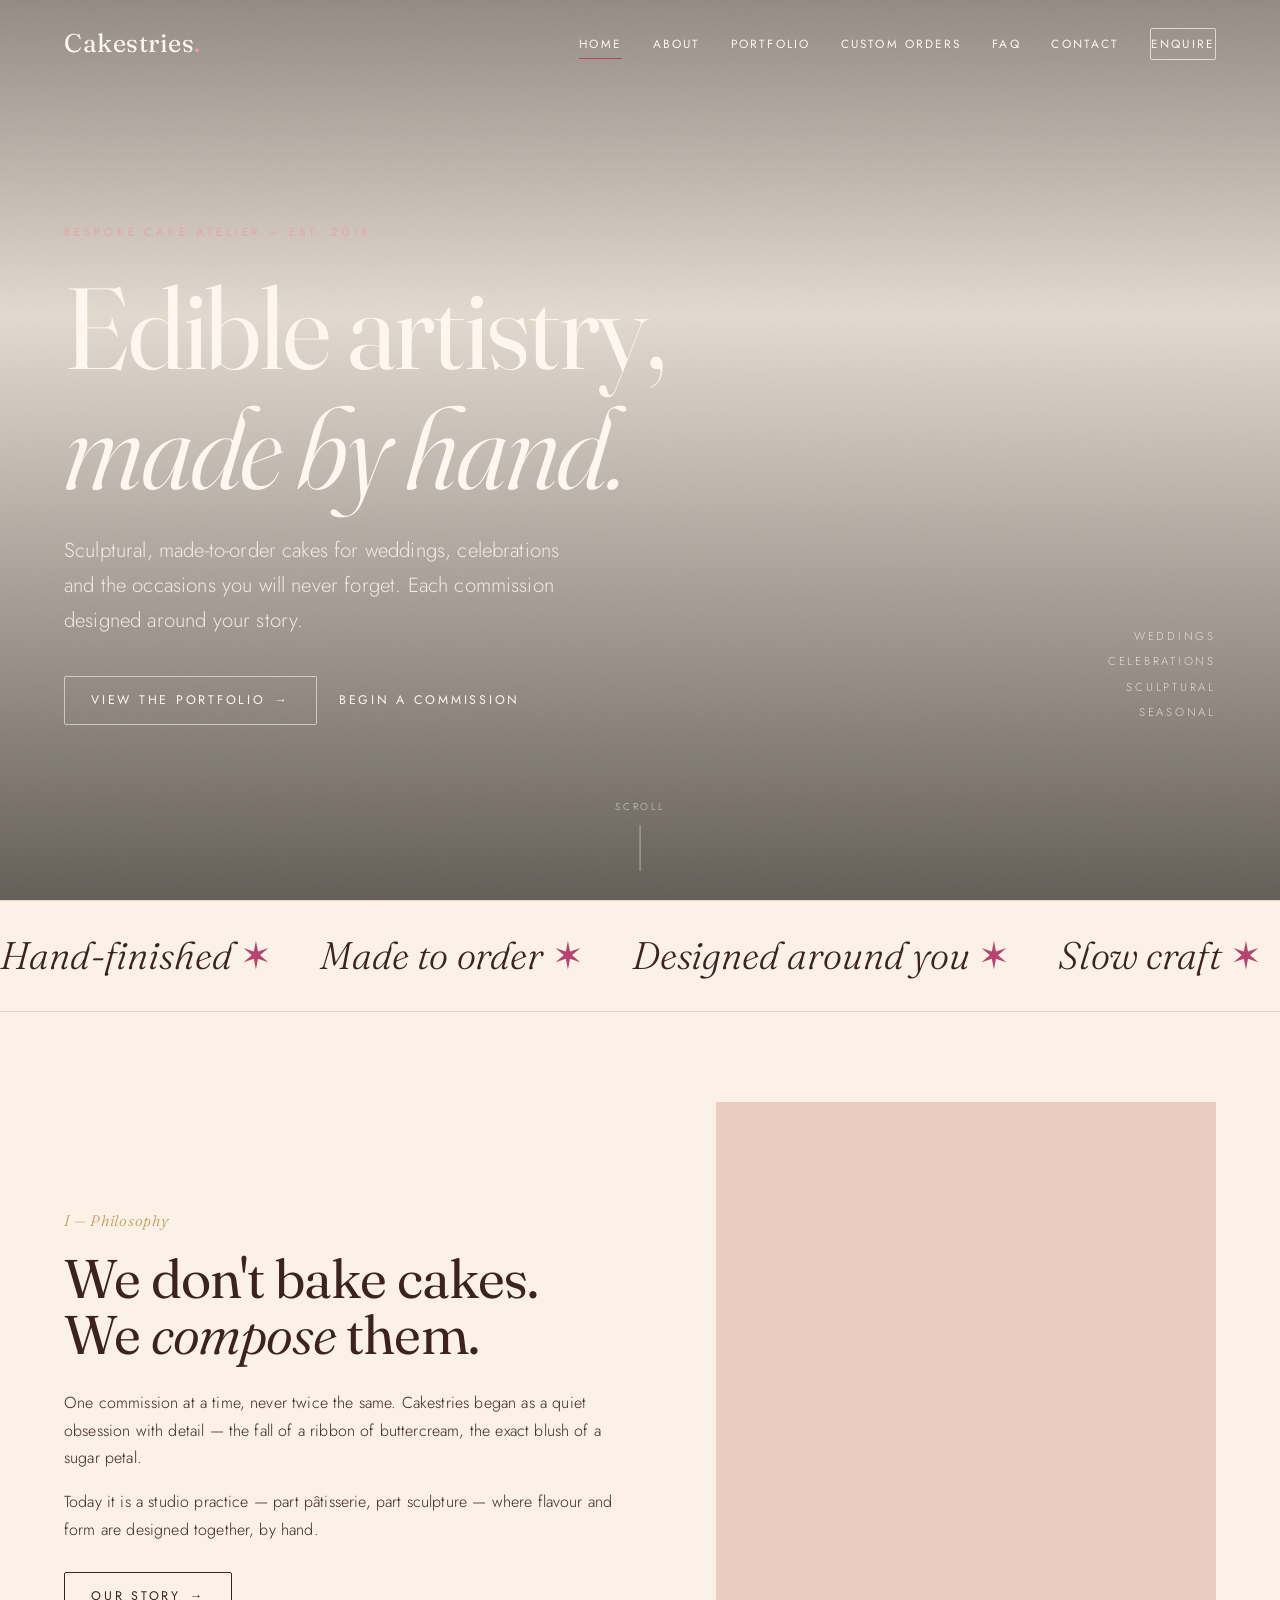
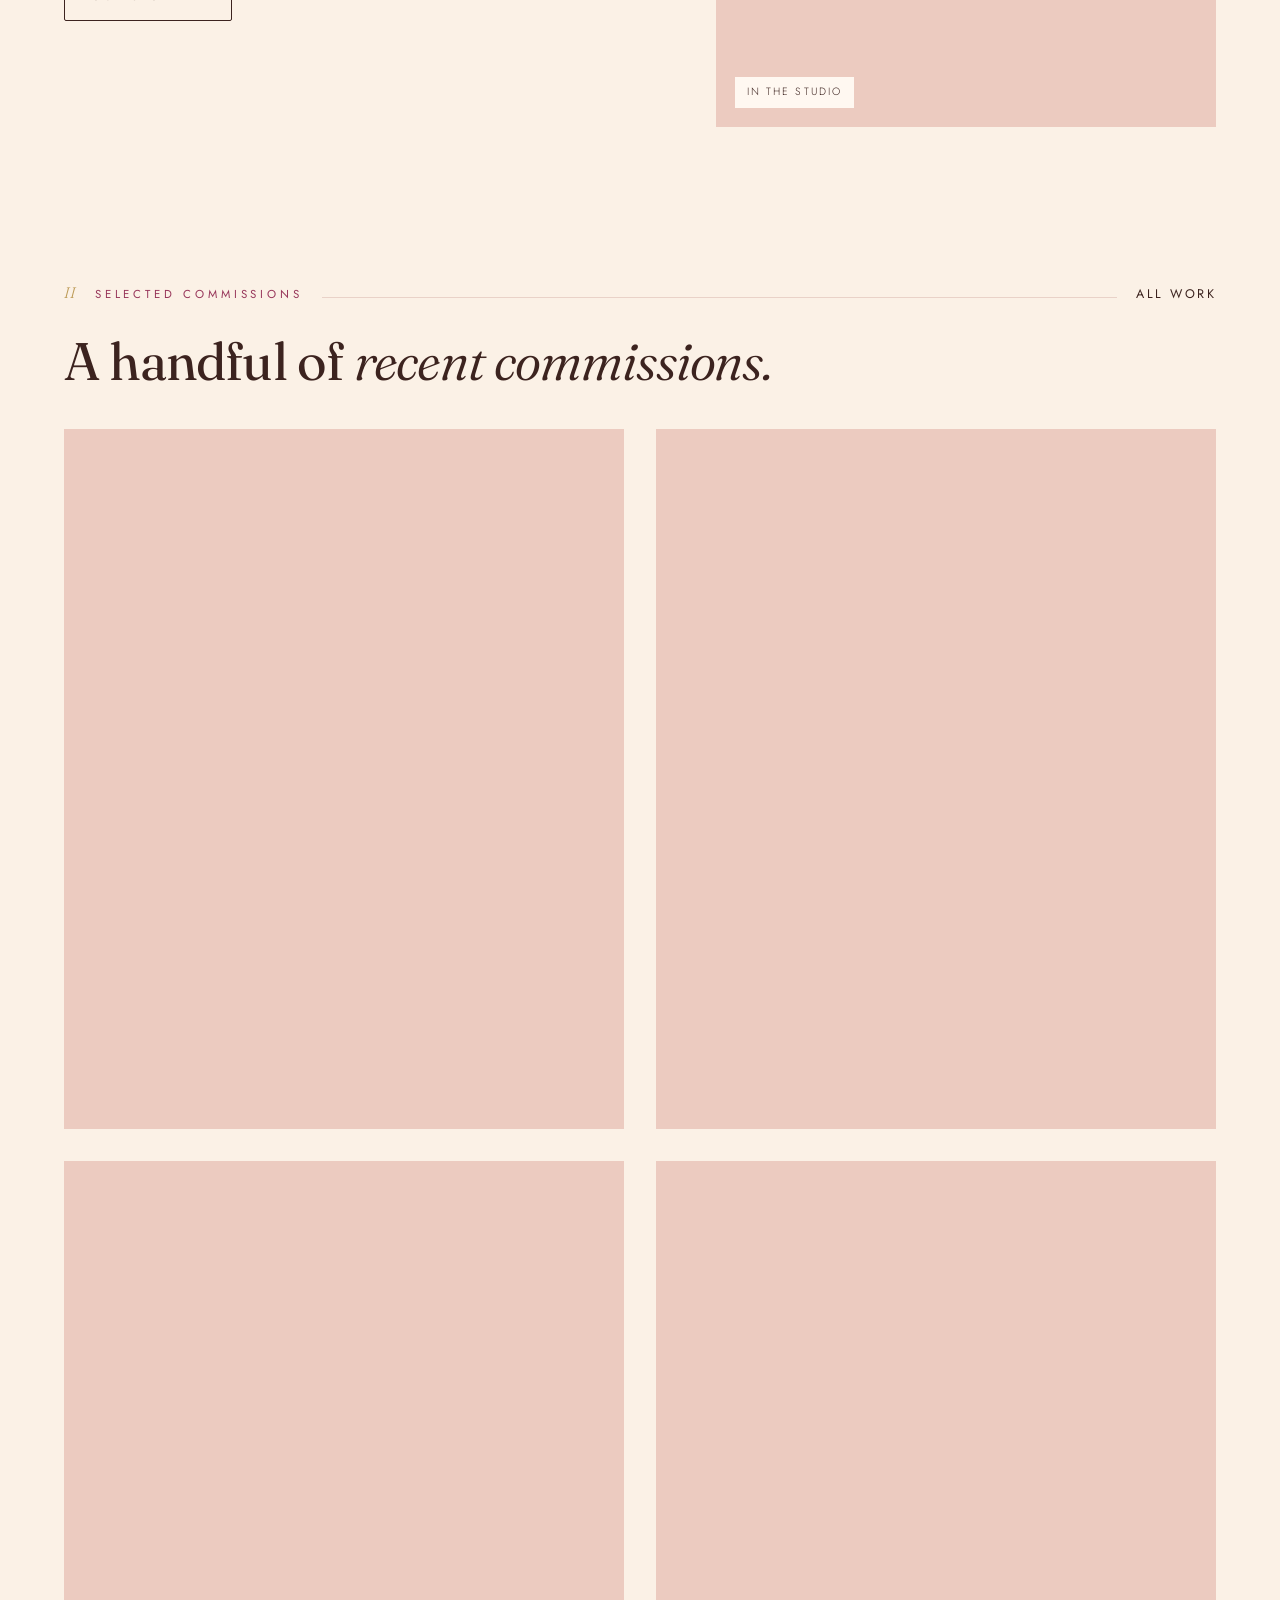
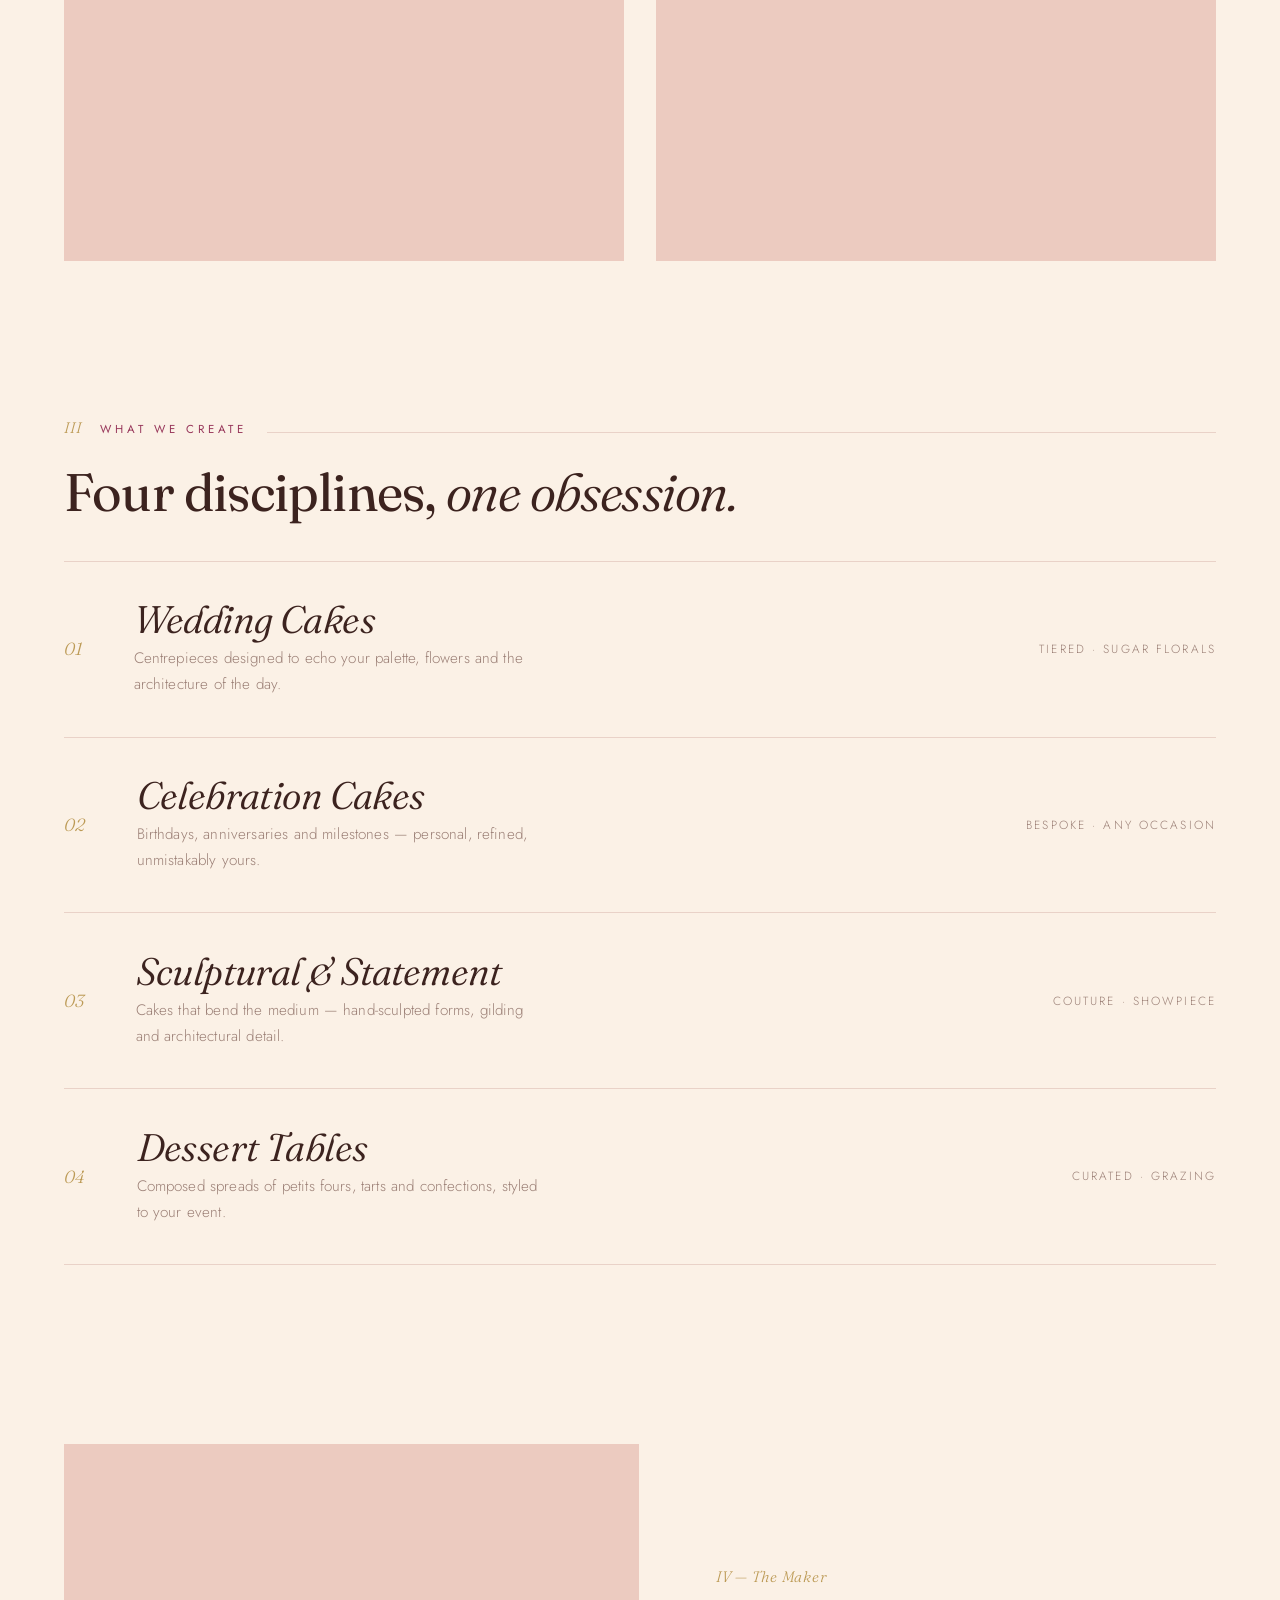
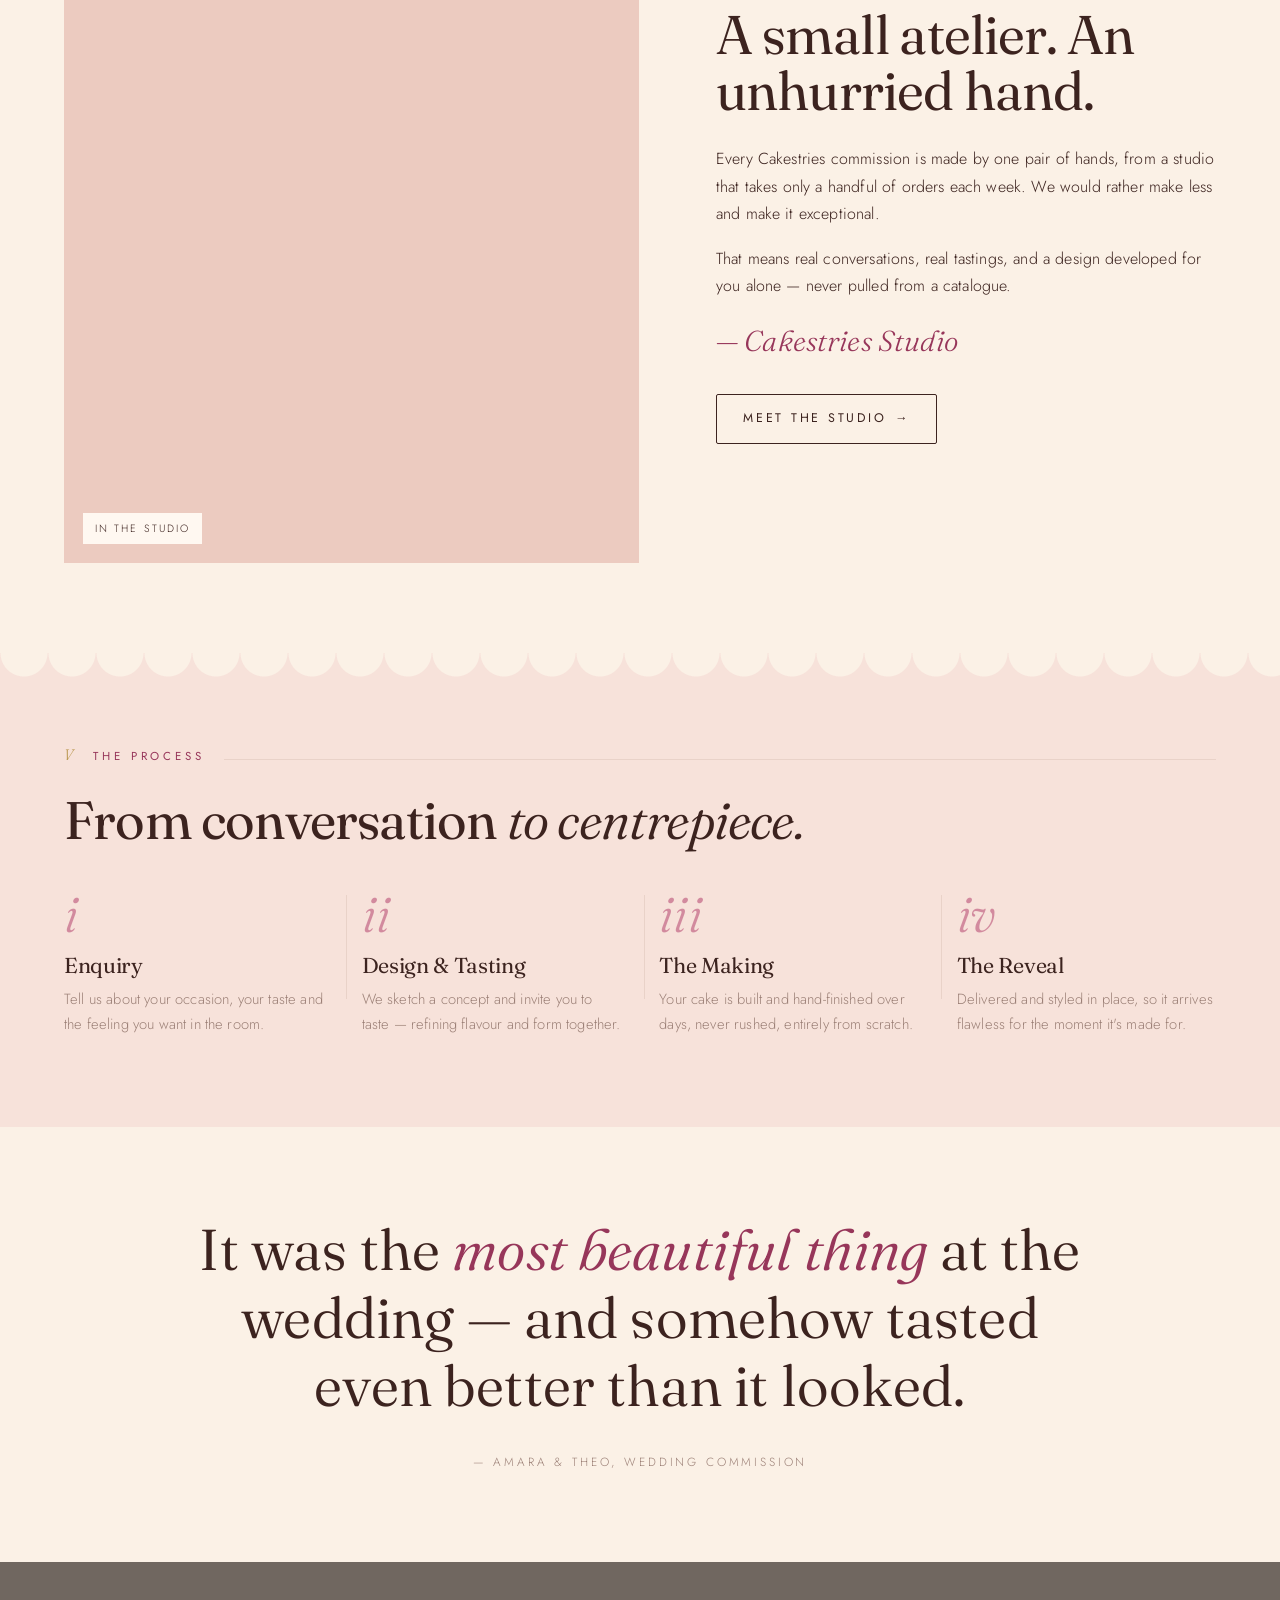
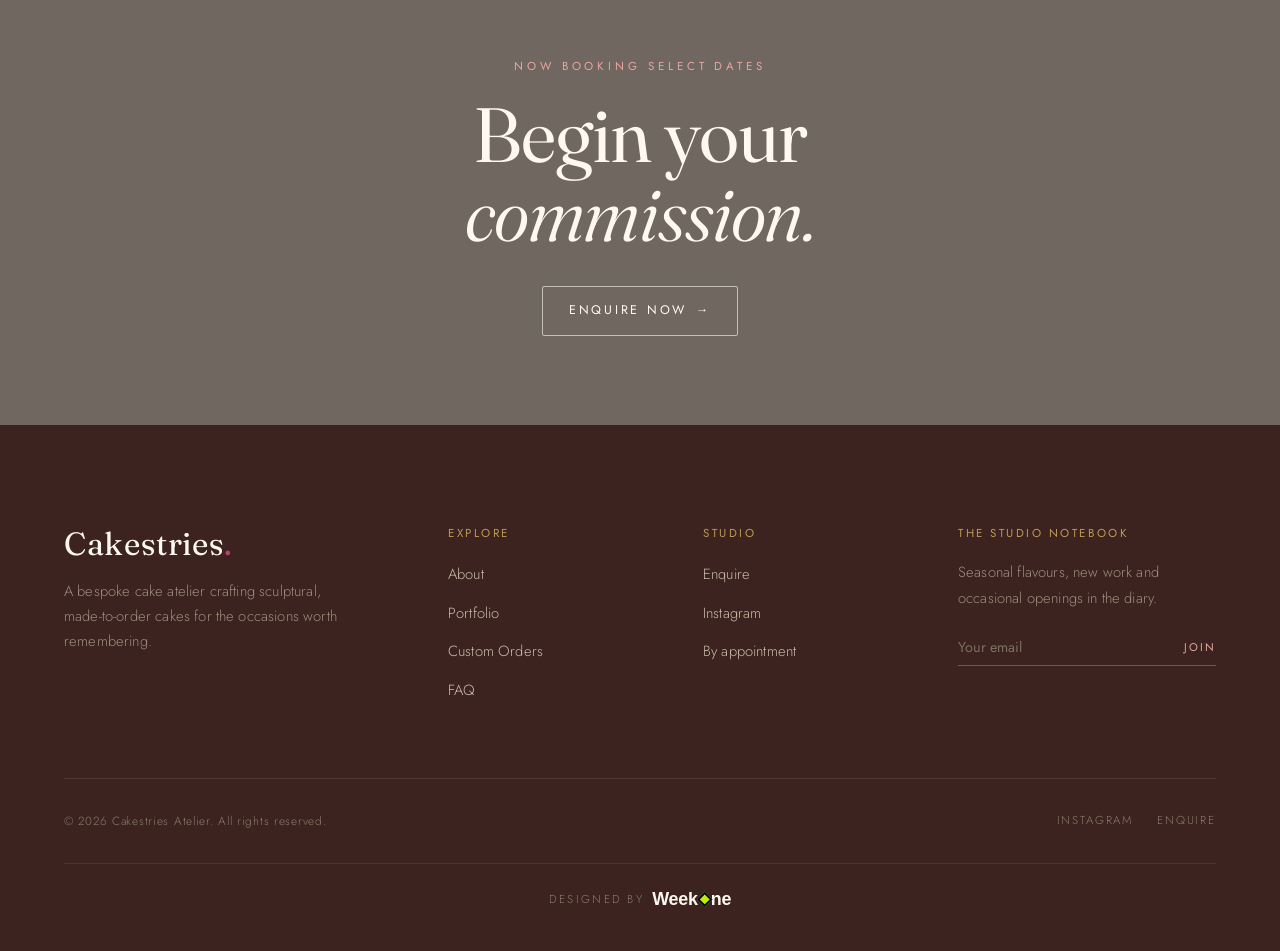
==== index.html @ 82a9611c "Initial commit: Cakestries bespoke cake atelier website Static HTML/CSS/JS site — patisserie theme, " ====
<!DOCTYPE html>
<html lang="en">
<head>
  <meta charset="UTF-8" />
  <meta name="viewport" content="width=device-width, initial-scale=1.0" />
  <title>Cakestries — Bespoke Cake Atelier</title>
  <meta name="description" content="Cakestries is a bespoke cake atelier crafting sculptural, made-to-order cakes for weddings, celebrations and occasions worth remembering." />
  <link rel="preconnect" href="https://fonts.googleapis.com" />
  <link rel="preconnect" href="https://fonts.gstatic.com" crossorigin />
  <link href="https://fonts.googleapis.com/css2?family=Fraunces:ital,opsz,wght@0,9..144,300..600;1,9..144,300..600&family=Jost:wght@300;400;500&display=swap" rel="stylesheet" />
  <link rel="stylesheet" href="styles.css" />
</head>
<body>

  <!-- ============ NAV ============ -->
  <header class="nav">
    <div class="nav__inner">
      <a href="index.html" class="brand">Cakestries<span class="dot">.</span></a>
      <button class="nav__toggle" aria-label="Toggle menu"><span></span><span></span><span></span></button>
      <nav class="nav__links">
        <a href="index.html" class="is-active">Home</a>
        <a href="about.html">About</a>
        <a href="portfolio.html">Portfolio</a>
        <a href="custom-orders.html">Custom Orders</a>
        <a href="faq.html">FAQ</a>
        <a href="contact.html">Contact</a>
        <a href="custom-orders.html#enquiry" class="btn btn--ghost nav__cta">Enquire</a>
      </nav>
    </div>
  </header>

  <!-- ============ HERO ============ -->
  <section class="hero">
    <div class="hero__bg">
      <img src="https://images.unsplash.com/photo-1535141192574-5d4897c12636?auto=format&fit=crop&w=2000&q=80" alt="A sculptural bespoke celebration cake" onerror="this.style.opacity=0" />
    </div>
    <div class="hero__inner">
      <div class="hero__meta">
        <div>
          <span class="eyebrow" data-load="1" style="color:var(--rose); display:block; margin-bottom:1.6rem;">Bespoke Cake Atelier — Est. 2018</span>
          <h1 class="display-xl" data-load="2">Edible artistry,<br /><span class="serif-italic">made by hand.</span></h1>
          <p class="lead" data-load="3">Sculptural, made-to-order cakes for weddings, celebrations and the occasions you will never forget. Each commission designed around your story.</p>
          <div data-load="4" style="margin-top:2.4rem; display:flex; gap:1rem; flex-wrap:wrap;">
            <a href="portfolio.html" class="btn btn--light">View the Portfolio <span class="arrow">→</span></a>
            <a href="custom-orders.html" class="btn btn--light" style="border-color:transparent; padding-left:0.4em;">Begin a Commission</a>
          </div>
        </div>
        <div class="hero__side" data-load="4">
          Weddings<br />Celebrations<br />Sculptural<br />Seasonal
        </div>
      </div>
    </div>
    <div class="hero__scroll"><span>Scroll</span><span class="line"></span></div>
  </section>

  <!-- ============ MARQUEE ============ -->
  <div class="marquee">
    <div class="marquee__track">
      <span>Hand-finished <span class="star">✶</span></span>
      <span>Made to order <span class="star">✶</span></span>
      <span>Designed around you <span class="star">✶</span></span>
      <span>Slow craft <span class="star">✶</span></span>
      <span>Hand-finished <span class="star">✶</span></span>
      <span>Made to order <span class="star">✶</span></span>
      <span>Designed around you <span class="star">✶</span></span>
      <span>Slow craft <span class="star">✶</span></span>
      <span>Hand-finished <span class="star">✶</span></span>
      <span>Made to order <span class="star">✶</span></span>
      <span>Designed around you <span class="star">✶</span></span>
      <span>Slow craft <span class="star">✶</span></span>
      <span>Hand-finished <span class="star">✶</span></span>
      <span>Made to order <span class="star">✶</span></span>
      <span>Designed around you <span class="star">✶</span></span>
      <span>Slow craft <span class="star">✶</span></span>
    </div>
  </div>

  <!-- ============ PHILOSOPHY ============ -->
  <section class="section">
    <div class="wrap">
      <div class="split split--wide-img">
        <div class="split__body" data-reveal>
          <span class="index-num">I — Philosophy</span>
          <h2 class="display-m" style="margin-top:1rem;">We don't bake cakes.<br />We <span class="serif-italic">compose</span> them.</h2>
          <p style="margin-top:1.4rem;">One commission at a time, never twice the same. Cakestries began as a quiet obsession with detail — the fall of a ribbon of buttercream, the exact blush of a sugar petal.</p>
          <p>Today it is a studio practice — part pâtisserie, part sculpture — where flavour and form are designed together, by hand.</p>
          <a href="about.html" class="btn btn--ghost" style="margin-top:1.8rem;">Our story <span class="arrow">→</span></a>
        </div>
        <div class="split__media" data-reveal data-reveal-delay="1">
          <img src="https://images.unsplash.com/photo-1599785209707-a456fc1337bb?auto=format&fit=crop&w=1200&q=80" alt="A cake being finished by hand in the Cakestries studio" onerror="this.style.opacity=0" />
          <span class="tag">In the studio</span>
        </div>
      </div>
    </div>
  </section>

  <!-- ============ FEATURED WORK ============ -->
  <section class="section section--tight">
    <div class="wrap">
      <div class="section-head" data-reveal>
        <div class="section-head__line">
          <span class="index-num">II</span>
          <span class="eyebrow">Selected Commissions</span>
          <span class="rule"></span>
          <a href="portfolio.html" class="txt-link">All work</a>
        </div>
        <h2 class="section-head__title">A handful of <span class="serif-italic">recent commissions.</span></h2>
      </div>
      <div class="feature-grid">
        <a href="portfolio.html" class="fig f1 wide" data-reveal>
          <img src="https://images.unsplash.com/photo-1519869325930-281384150729?auto=format&fit=crop&w=1400&q=80" alt="Tiered wedding cake with sugar florals" onerror="this.style.opacity=0" />
          <div class="fig__cap"><span class="k">Weddings</span><div class="t">The Marchmont</div></div>
        </a>
        <a href="portfolio.html" class="fig f2 tall" data-reveal data-reveal-delay="1">
          <img src="https://images.unsplash.com/photo-1535254973040-607b474cb50d?auto=format&fit=crop&w=1000&q=80" alt="Naked cake with seasonal fruit" onerror="this.style.opacity=0" />
          <div class="fig__cap"><span class="k">Seasonal</span><div class="t">Orchard No. 4</div></div>
        </a>
        <a href="portfolio.html" class="fig f3 box" data-reveal data-reveal-delay="1">
          <img src="https://images.unsplash.com/photo-1464349095431-e9a21285b5f3?auto=format&fit=crop&w=1000&q=80" alt="Pastel sculptural celebration cake" onerror="this.style.opacity=0" />
          <div class="fig__cap"><span class="k">Celebrations</span><div class="t">Rosewater & Gold</div></div>
        </a>
        <a href="portfolio.html" class="fig f4 wide" data-reveal data-reveal-delay="2">
          <img src="https://images.unsplash.com/photo-1578985545062-69928b1d9587?auto=format&fit=crop&w=1400&q=80" alt="Chocolate ganache statement cake" onerror="this.style.opacity=0" />
          <div class="fig__cap"><span class="k">Sculptural</span><div class="t">Noir Velvet</div></div>
        </a>
      </div>
    </div>
  </section>

  <!-- ============ DISCIPLINES ============ -->
  <section class="section">
    <div class="wrap">
      <div class="section-head" data-reveal>
        <div class="section-head__line">
          <span class="index-num">III</span>
          <span class="eyebrow">What We Create</span>
          <span class="rule"></span>
        </div>
        <h2 class="section-head__title">Four disciplines, <span class="serif-italic">one obsession.</span></h2>
      </div>
      <div class="disciplines">
        <a href="custom-orders.html" class="discipline" data-reveal>
          <span class="num">01</span>
          <div class="discipline__main">
            <h3 class="serif-italic">Wedding Cakes</h3>
            <p class="discipline__desc">Centrepieces designed to echo your palette, flowers and the architecture of the day.</p>
          </div>
          <span class="meta">Tiered · Sugar Florals</span>
        </a>
        <a href="custom-orders.html" class="discipline" data-reveal>
          <span class="num">02</span>
          <div class="discipline__main">
            <h3 class="serif-italic">Celebration Cakes</h3>
            <p class="discipline__desc">Birthdays, anniversaries and milestones — personal, refined, unmistakably yours.</p>
          </div>
          <span class="meta">Bespoke · Any Occasion</span>
        </a>
        <a href="custom-orders.html" class="discipline" data-reveal>
          <span class="num">03</span>
          <div class="discipline__main">
            <h3 class="serif-italic">Sculptural & Statement</h3>
            <p class="discipline__desc">Cakes that bend the medium — hand-sculpted forms, gilding and architectural detail.</p>
          </div>
          <span class="meta">Couture · Showpiece</span>
        </a>
        <a href="custom-orders.html" class="discipline" data-reveal>
          <span class="num">04</span>
          <div class="discipline__main">
            <h3 class="serif-italic">Dessert Tables</h3>
            <p class="discipline__desc">Composed spreads of petits fours, tarts and confections, styled to your event.</p>
          </div>
          <span class="meta">Curated · Grazing</span>
        </a>
      </div>
    </div>
  </section>

  <!-- ============ MAKER SPLIT ============ -->
  <section class="section">
    <div class="wrap">
      <div class="split split--wide-img">
        <div class="split__media" data-reveal>
          <img src="https://images.unsplash.com/photo-1486427944299-d1955d23e34d?auto=format&fit=crop&w=1200&q=80" alt="Hands finishing a cake in the studio" onerror="this.style.opacity=0" />
          <span class="tag">In the studio</span>
        </div>
        <div class="split__body" data-reveal data-reveal-delay="1">
          <span class="index-num">IV — The Maker</span>
          <h2 class="display-m" style="margin-top:1rem;">A small atelier. An unhurried hand.</h2>
          <p>Every Cakestries commission is made by one pair of hands, from a studio that takes only a handful of orders each week. We would rather make less and make it exceptional.</p>
          <p>That means real conversations, real tastings, and a design developed for you alone — never pulled from a catalogue.</p>
          <p class="signature">— Cakestries Studio</p>
          <a href="about.html" class="btn btn--ghost" style="margin-top:1.8rem;">Meet the studio <span class="arrow">→</span></a>
        </div>
      </div>
    </div>
  </section>

  <!-- ============ PROCESS ============ -->
  <section class="section section--blush">
    <div class="wrap">
      <div class="section-head" data-reveal>
        <div class="section-head__line">
          <span class="index-num">V</span>
          <span class="eyebrow">The Process</span>
          <span class="rule"></span>
        </div>
        <h2 class="section-head__title">From conversation <span class="serif-italic">to centrepiece.</span></h2>
      </div>
      <div class="steps">
        <div class="step" data-reveal>
          <span class="n">i</span>
          <h3>Enquiry</h3>
          <p>Tell us about your occasion, your taste and the feeling you want in the room.</p>
        </div>
        <div class="step" data-reveal data-reveal-delay="1">
          <span class="n">ii</span>
          <h3>Design & Tasting</h3>
          <p>We sketch a concept and invite you to taste — refining flavour and form together.</p>
        </div>
        <div class="step" data-reveal data-reveal-delay="2">
          <span class="n">iii</span>
          <h3>The Making</h3>
          <p>Your cake is built and hand-finished over days, never rushed, entirely from scratch.</p>
        </div>
        <div class="step" data-reveal data-reveal-delay="3">
          <span class="n">iv</span>
          <h3>The Reveal</h3>
          <p>Delivered and styled in place, so it arrives flawless for the moment it's made for.</p>
        </div>
      </div>
    </div>
  </section>

  <!-- ============ QUOTE ============ -->
  <section class="section">
    <div class="wrap">
      <div class="quote" data-reveal>
        <blockquote>It was the <span class="serif-italic">most beautiful thing</span> at the wedding — and somehow tasted even better than it looked.</blockquote>
        <cite>— Amara &amp; Theo, Wedding Commission</cite>
      </div>
    </div>
  </section>

  <!-- ============ CTA BAND ============ -->
  <section class="section cta-band">
    <div class="cta-band__bg">
      <img src="https://images.unsplash.com/photo-1563729784474-d77dbb933a9e?auto=format&fit=crop&w=2000&q=80" alt="Elegant cake on a pedestal" onerror="this.style.opacity=0" />
    </div>
    <div class="wrap">
      <div data-reveal>
        <span class="eyebrow">Now booking select dates</span>
        <h2 class="display-l">Begin your<br /><span class="serif-italic">commission.</span></h2>
        <a href="custom-orders.html#enquiry" class="btn btn--light">Enquire Now <span class="arrow">→</span></a>
      </div>
    </div>
  </section>

  <!-- ============ FOOTER ============ -->
  <footer class="footer">
    <div class="wrap">
      <div class="footer__top">
        <div class="footer__brand">
          <a href="index.html" class="brand">Cakestries<span class="dot" style="color:var(--clay)">.</span></a>
          <p>A bespoke cake atelier crafting sculptural, made-to-order cakes for the occasions worth remembering.</p>
        </div>
        <div>
          <h4>Explore</h4>
          <ul>
            <li><a href="about.html">About</a></li>
            <li><a href="portfolio.html">Portfolio</a></li>
            <li><a href="custom-orders.html">Custom Orders</a></li>
            <li><a href="faq.html">FAQ</a></li>
          </ul>
        </div>
        <div>
          <h4>Studio</h4>
          <ul>
            <li><a href="custom-orders.html#enquiry">Enquire</a></li>
            <li><a href="https://www.instagram.com/cakestries" target="_blank" rel="noopener">Instagram</a></li>
            <li><a href="contact.html">By appointment</a></li>
          </ul>
        </div>
        <div class="footer__newsletter">
          <h4>The Studio Notebook</h4>
          <p>Seasonal flavours, new work and occasional openings in the diary.</p>
          <form class="footer__news-form" data-demo onsubmit="return false;">
            <input type="email" placeholder="Your email" aria-label="Email" required />
            <button type="submit">Join</button>
          </form>
        </div>
      </div>
      <div class="footer__bottom">
        <span>© <span data-year>2026</span> Cakestries Atelier. All rights reserved.</span>
        <div class="socials">
          <a href="https://www.instagram.com/cakestries" target="_blank" rel="noopener">Instagram</a>
          <a href="custom-orders.html#enquiry">Enquire</a>
        </div>
      </div>
      <div class="footer__credit"><span>Designed by</span><span class="weekone" aria-label="Weekone"><span class="weekone__txt">Week</span><span class="weekone__dia"></span><span class="weekone__txt">ne</span></span></div>
    </div>
  </footer>

  <script src="script.js"></script>
</body>
</html>
---- styles.css ----
/* =============================================================
   CAKESTRIES — Patisserie
   Vanilla cream · dark chocolate · raspberry-rose · gold
   ============================================================= */

/* ---------- Design Tokens ---------- */
:root {
  /* Colour — Patisserie palette */
  --ivory:      #FBF1E6;   /* vanilla buttercream canvas */
  --porcelain:  #FFF8F1;   /* lightest cream (cards / inputs) */
  --sand:       #F7E2DA;   /* soft strawberry-cream (alt sections) */
  --almond:     #ECCBC0;   /* image placeholder blush */
  --ink:        #3C231F;   /* dark chocolate (text) */
  --ink-soft:   #6E4C44;   /* milk chocolate */
  --taupe:      #9C8077;   /* mocha grey */
  --clay:       #B5446E;   /* raspberry (primary accent) */
  --clay-deep:  #97365A;   /* deep raspberry */
  --rose:       #E8A6A0;   /* rosewater */
  --gold:       #BC9A55;   /* champagne gold (hairlines) */
  --line:       #E9D2C8;   /* warm blush line */

  /* Type */
  --display: "Fraunces", Georgia, "Times New Roman", serif;
  --sans:    "Jost", "Helvetica Neue", Arial, sans-serif;

  /* Metrics */
  --maxw: 1320px;
  --gutter: clamp(1.25rem, 5vw, 5rem);
  --radius: 2px;
  --ease: cubic-bezier(0.22, 0.61, 0.36, 1);

  --nav-h: 88px;
}

/* ---------- Reset ---------- */
*, *::before, *::after { box-sizing: border-box; margin: 0; padding: 0; }
html { -webkit-font-smoothing: antialiased; text-rendering: optimizeLegibility; scroll-behavior: smooth; }
body {
  font-family: var(--sans);
  font-weight: 300;
  color: var(--ink);
  background: var(--ivory);
  line-height: 1.7;
  letter-spacing: 0.01em;
  overflow-x: hidden;
}
img { display: block; max-width: 100%; }
a { color: inherit; text-decoration: none; }
button { font-family: inherit; cursor: pointer; border: none; background: none; }
ul { list-style: none; }

/* paper grain overlay */
body::before {
  content: "";
  position: fixed;
  inset: 0;
  z-index: 9999;
  pointer-events: none;
  opacity: 0.035;
  background-image: url("data:image/svg+xml,%3Csvg xmlns='http://www.w3.org/2000/svg' width='160' height='160'%3E%3Cfilter id='n'%3E%3CfeTurbulence type='fractalNoise' baseFrequency='0.8' numOctaves='3' stitchTiles='stitch'/%3E%3C/filter%3E%3Crect width='100%25' height='100%25' filter='url(%23n)'/%3E%3C/svg%3E");
}

/* ---------- Typography ---------- */
h1, h2, h3, h4 { font-family: var(--display); font-weight: 380; line-height: 1.04; letter-spacing: -0.015em; }
.serif-italic { font-style: italic; font-weight: 340; }

.display-xl { font-size: clamp(3.2rem, 9vw, 8.5rem); }
.display-l  { font-size: clamp(2.6rem, 6vw, 5.2rem); }
.display-m  { font-size: clamp(2rem, 4.5vw, 3.4rem); }
.display-s  { font-size: clamp(1.5rem, 3vw, 2.2rem); }

.eyebrow {
  font-family: var(--sans);
  font-weight: 400;
  font-size: 0.72rem;
  letter-spacing: 0.34em;
  text-transform: uppercase;
  color: var(--clay-deep);
}
.index-num {
  font-family: var(--display);
  font-style: italic;
  font-size: 0.95rem;
  color: var(--gold);
  letter-spacing: 0.05em;
}
.lead { font-size: clamp(1.05rem, 1.6vw, 1.35rem); color: var(--ink-soft); font-weight: 300; }
.muted { color: var(--taupe); }

/* ---------- Layout helpers ---------- */
.wrap { max-width: var(--maxw); margin: 0 auto; padding-inline: var(--gutter); }
.section { padding-block: clamp(3.5rem, 7vw, 7rem); position: relative; }
.section--tight { padding-block: clamp(2.75rem, 5vw, 4.5rem); }

/* soft strawberry-cream sections with a scalloped "piped-icing" top edge */
.section--blush { background: var(--sand); position: relative; }
.section--blush::before {
  content: "";
  position: absolute; left: 0; right: 0; top: 0; height: 24px;
  background: radial-gradient(circle 24px at 24px 0, var(--ivory) 23px, transparent 24px);
  background-size: 48px 24px;
  background-repeat: repeat-x;
}
.hairline { height: 1px; background: var(--line); border: 0; }
.center { text-align: center; }

.section-head {
  display: flex;
  flex-direction: column;
  gap: clamp(1rem, 2vw, 1.5rem);
  margin-bottom: clamp(1.8rem, 3.2vw, 3rem);
}
.section-head__line { display: flex; align-items: baseline; gap: 1.2rem; }
.section-head .eyebrow { white-space: nowrap; }
.section-head .rule { flex: 1; height: 1px; background: var(--line); }
.section-head__title {
  font-family: var(--display); font-weight: 400; line-height: 1.05; letter-spacing: -0.015em;
  font-size: clamp(2rem, 4.2vw, 3.3rem); max-width: 22ch;
}

/* ---------- Buttons / links ---------- */
.btn {
  display: inline-flex;
  align-items: center;
  gap: 0.7em;
  font-family: var(--sans);
  font-weight: 400;
  font-size: 0.78rem;
  letter-spacing: 0.22em;
  text-transform: uppercase;
  padding: 1.05em 2.1em;
  border-radius: var(--radius);
  transition: all 0.45s var(--ease);
  position: relative;
}
.btn--solid { background: var(--ink); color: var(--porcelain); }
.btn--solid:hover { background: var(--clay-deep); transform: translateY(-2px); }
.btn--ghost { border: 1px solid var(--ink); color: var(--ink); }
.btn--ghost:hover { background: var(--ink); color: var(--porcelain); }
.btn--light { border: 1px solid rgba(251,248,242,0.6); color: var(--porcelain); }
.btn--light:hover { background: var(--porcelain); color: var(--ink); border-color: var(--porcelain); }
.btn .arrow { transition: transform 0.4s var(--ease); }
.btn:hover .arrow { transform: translateX(4px); }

.txt-link {
  display: inline-block;
  font-family: var(--sans);
  font-weight: 400;
  font-size: 0.78rem;
  letter-spacing: 0.2em;
  text-transform: uppercase;
  padding-bottom: 3px;
  background-image: linear-gradient(var(--clay), var(--clay));
  background-size: 0% 1px;
  background-repeat: no-repeat;
  background-position: left bottom;
  transition: background-size 0.5s var(--ease), color 0.4s var(--ease);
}
.txt-link:hover { background-size: 100% 1px; color: var(--clay-deep); }

/* ---------- Navigation ---------- */
.nav {
  position: fixed;
  top: 0; left: 0; right: 0;
  z-index: 200;
  height: var(--nav-h);
  display: flex;
  align-items: center;
  transition: background 0.5s var(--ease), box-shadow 0.5s var(--ease), height 0.5s var(--ease);
}
.nav__inner {
  max-width: var(--maxw);
  margin: 0 auto;
  width: 100%;
  padding-inline: var(--gutter);
  display: flex;
  align-items: center;
  justify-content: space-between;
}
.brand {
  font-family: var(--display);
  font-weight: 400;
  font-size: 1.6rem;
  letter-spacing: 0.02em;
  line-height: 1;
}
.brand .dot { color: var(--clay); }
.nav__links { display: flex; align-items: center; gap: clamp(1.5rem, 2.4vw, 2.6rem); }
.nav__links a {
  font-size: 0.74rem;
  letter-spacing: 0.18em;
  text-transform: uppercase;
  font-weight: 400;
  position: relative;
  padding: 0.4em 0;
  transition: color 0.4s var(--ease);
}
.nav__links a::after {
  content: "";
  position: absolute;
  left: 0; bottom: 0;
  width: 100%; height: 1px;
  background: var(--clay);
  transform: scaleX(0);
  transform-origin: left;
  transition: transform 0.45s var(--ease);
}
.nav__links a:hover::after,
.nav__links a.is-active::after { transform: scaleX(1); }
.nav__links a.is-active { color: var(--clay-deep); }
.nav__cta { padding: 0.75em 1.6em; font-size: 0.7rem; }

/* scrolled state */
.nav.is-scrolled {
  background: rgba(246,241,233,0.88);
  backdrop-filter: blur(14px) saturate(1.2);
  box-shadow: 0 1px 0 var(--line);
  height: 72px;
}
/* over-dark hero (top of home) */
.nav.is-over-hero .brand,
.nav.is-over-hero .nav__links a,
.nav.is-over-hero .nav__toggle span { color: var(--porcelain); }
.nav.is-over-hero .brand .dot { color: var(--rose); }
.nav.is-over-hero .nav__cta.btn--ghost { border-color: rgba(251,248,242,0.7); color: var(--porcelain); }
.nav.is-over-hero .nav__cta.btn--ghost:hover { background: var(--porcelain); color: var(--ink); }

/* mobile toggle */
.nav__toggle { display: none; width: 30px; height: 18px; position: relative; }
.nav__toggle span {
  position: absolute; left: 0; height: 1.5px; width: 100%;
  background: var(--ink); transition: all 0.4s var(--ease);
}
.nav__toggle span:nth-child(1) { top: 0; }
.nav__toggle span:nth-child(2) { top: 8px; }
.nav__toggle span:nth-child(3) { top: 16px; }
.nav.is-open .nav__toggle span:nth-child(1) { top: 8px; transform: rotate(45deg); }
.nav.is-open .nav__toggle span:nth-child(2) { opacity: 0; }
.nav.is-open .nav__toggle span:nth-child(3) { top: 8px; transform: rotate(-45deg); }

/* ---------- Hero (home) ---------- */
.hero {
  position: relative;
  min-height: 100svh;
  display: flex;
  align-items: center;
  color: var(--porcelain);
  overflow: hidden;
}
.hero__bg { position: absolute; inset: 0; z-index: -2; }
.hero__bg img { width: 100%; height: 100%; object-fit: cover; transform: scale(1.06); }
.hero::after {
  content: "";
  position: absolute; inset: 0; z-index: -1;
  background:
    linear-gradient(180deg, rgba(20,15,12,0.45) 0%, rgba(20,15,12,0.1) 35%, rgba(20,15,12,0.65) 100%);
}
.hero__inner {
  width: 100%;
  max-width: var(--maxw);
  margin: 0 auto;
  /* nav-height offset on top keeps the block optically centred below the fixed nav */
  padding: calc(var(--nav-h) + 1.5rem) var(--gutter) clamp(2.5rem, 5vw, 4rem);
}
.hero__meta {
  display: flex; justify-content: space-between; align-items: flex-end;
  flex-wrap: wrap; gap: 2rem;
}
.hero h1 { max-width: 16ch; margin-bottom: 1.6rem; }
.hero .lead { color: rgba(251,248,242,0.86); max-width: 42ch; }
.hero__side {
  text-align: right;
  font-size: 0.72rem;
  letter-spacing: 0.24em;
  text-transform: uppercase;
  color: rgba(251,248,242,0.75);
  line-height: 2.2;
}
.hero__scroll {
  position: absolute;
  left: 50%; bottom: 1.8rem; transform: translateX(-50%);
  font-size: 0.62rem; letter-spacing: 0.3em; text-transform: uppercase;
  color: rgba(251,248,242,0.7);
  display: flex; flex-direction: column; align-items: center; gap: 0.6rem;
}
.hero__scroll .line { width: 1px; height: 46px; background: rgba(251,248,242,0.5); position: relative; overflow: hidden; }
.hero__scroll .line::after {
  content: ""; position: absolute; top: -50%; left: 0; width: 100%; height: 50%;
  background: var(--rose); animation: scrolldrop 2.4s var(--ease) infinite;
}
@keyframes scrolldrop { 0%{transform:translateY(0)} 100%{transform:translateY(300%)} }

/* ---------- Philosophy / statement ---------- */
.statement { text-align: center; max-width: 50ch; margin: 0 auto; }
.statement h2 { margin-bottom: 1.4rem; }

/* ---------- Featured gallery (editorial asymmetric) ---------- */
.feature-grid {
  display: grid;
  grid-template-columns: repeat(2, 1fr);
  gap: clamp(1.2rem, 2.5vw, 2.2rem);
}
.fig {
  position: relative;
  overflow: hidden;
  background: var(--almond);
}
.fig img {
  width: 100%; height: 100%; object-fit: cover;
  transition: transform 1.1s var(--ease), filter 0.8s var(--ease);
}
.fig::after {
  content: "";
  position: absolute; inset: 14px; border: 1px solid rgba(251,248,242,0.55);
  opacity: 0; transform: scale(1.03); transition: all 0.6s var(--ease);
  pointer-events: none; z-index: 2;
}
.fig:hover img { transform: scale(1.05); }
.fig:hover::after { opacity: 1; transform: scale(1); }
.fig__cap {
  position: absolute; left: 0; right: 0; bottom: 0; z-index: 3;
  padding: 1.6rem 1.5rem 1.4rem;
  background: linear-gradient(transparent, rgba(20,15,12,0.7));
  color: var(--porcelain);
  transform: translateY(12px); opacity: 0;
  transition: all 0.55s var(--ease);
}
.fig:hover .fig__cap { transform: translateY(0); opacity: 1; }
.fig__cap .k { font-size: 0.66rem; letter-spacing: 0.22em; text-transform: uppercase; color: var(--rose); }
.fig__cap .t { font-family: var(--display); font-size: 1.35rem; line-height: 1.15; margin-top: 0.2rem; }

.fig.tall { aspect-ratio: 3/4.4; }
.fig.box  { aspect-ratio: 4/5; }
.fig.wide { aspect-ratio: 16/11; }

/* uniform, perfectly-aligned feature grid (2 x 2, identical cards) */
.feature-grid .fig { grid-column: auto; align-self: stretch; aspect-ratio: 4 / 5; }

/* ---------- Two-column editorial ---------- */
.split {
  display: grid;
  grid-template-columns: 1fr 1fr;
  gap: clamp(2rem, 6vw, 6rem);
  align-items: center;
}
.split--wide-img { grid-template-columns: 1.15fr 1fr; }
.split__media { position: relative; overflow: hidden; background: var(--almond); }
.split__media img { width: 100%; height: 100%; object-fit: cover; aspect-ratio: 4/5; transition: transform 1.2s var(--ease); }
.split__media:hover img { transform: scale(1.04); }
.split__media .tag {
  position: absolute; bottom: 1.2rem; left: 1.2rem;
  background: var(--porcelain); color: var(--ink);
  font-size: 0.66rem; letter-spacing: 0.2em; text-transform: uppercase;
  padding: 0.6em 1.1em;
}
.split__body p + p { margin-top: 1.1rem; }
.split__body h2 { margin-bottom: 1.6rem; }
.signature {
  font-family: var(--display); font-style: italic; font-size: 1.8rem;
  color: var(--clay-deep); margin-top: 1.8rem;
}

/* ---------- Services / disciplines list ---------- */
.disciplines { border-top: 1px solid var(--line); }
.discipline {
  display: grid;
  grid-template-columns: auto 1fr auto;
  gap: clamp(1.5rem, 4vw, 4rem);
  align-items: center;
  padding: clamp(1.6rem, 3vw, 2.6rem) 0;
  border-bottom: 1px solid var(--line);
  transition: padding-left 0.5s var(--ease), color 0.4s var(--ease);
}
.discipline:hover { padding-left: 1.2rem; }
.discipline .num { font-family: var(--display); font-style: italic; color: var(--gold); font-size: 1.1rem; }
.discipline__main h3 { font-size: clamp(1.6rem, 3vw, 2.5rem); transition: color 0.4s var(--ease); }
.discipline:hover .discipline__main h3 { color: var(--clay-deep); }
.discipline__desc { color: var(--taupe); font-size: 0.95rem; max-width: 46ch; margin-top: 0.4rem; }
.discipline .meta { font-size: 0.74rem; letter-spacing: 0.18em; text-transform: uppercase; color: var(--taupe); white-space: nowrap; }

/* ---------- Process steps ---------- */
.steps { display: grid; grid-template-columns: repeat(4, 1fr); gap: clamp(1.5rem, 3vw, 3rem); }
.step { position: relative; }
.step .n {
  font-family: var(--display); font-style: italic; font-size: 3.2rem;
  color: var(--clay); line-height: 1; opacity: 0.55;
}
.step h3 { font-size: 1.35rem; margin: 0.9rem 0 0.6rem; }
.step p { font-size: 0.92rem; color: var(--taupe); }
.step::before {
  content: ""; position: absolute; top: 0.4rem; right: -1.5rem; width: 1px; height: 70%;
  background: var(--line);
}
.step:last-child::before { display: none; }

/* ---------- Quote ---------- */
.quote { text-align: center; max-width: min(92%, 56rem); margin: 0 auto; }
.quote blockquote { font-family: var(--display); font-weight: 350; font-size: clamp(1.8rem, 4.5vw, 3.6rem); line-height: 1.18; }
.quote blockquote .serif-italic { color: var(--clay-deep); }
.quote cite { display: block; margin-top: 2rem; font-style: normal; font-size: 0.74rem; letter-spacing: 0.24em; text-transform: uppercase; color: var(--taupe); }

/* ---------- CTA band ---------- */
.cta-band {
  position: relative; overflow: hidden;
  color: var(--porcelain); text-align: center;
}
.cta-band__bg { position: absolute; inset: 0; z-index: -2; }
.cta-band__bg img { width: 100%; height: 100%; object-fit: cover; }
.cta-band::after { content: ""; position: absolute; inset: 0; z-index: -1; background: rgba(28,20,15,0.62); }
.cta-band .eyebrow { color: var(--rose); }
.cta-band h2 { margin: 1rem auto 2rem; max-width: 18ch; }

/* ---------- Footer ---------- */
.footer { background: var(--ink); color: #C9BBAA; padding-top: clamp(4rem, 8vw, 7rem); }
.footer a:hover { color: var(--rose); }
.footer__top { display: grid; grid-template-columns: 1.6fr 1fr 1fr 1.2fr; gap: 2.5rem; padding-bottom: 4rem; border-bottom: 1px solid rgba(255,255,255,0.1); }
.footer__brand .brand { color: var(--porcelain); font-size: 2rem; }
.footer__brand p { margin-top: 1rem; max-width: 32ch; font-size: 0.92rem; color: #9C8E7D; }
.footer h4 { font-family: var(--sans); font-weight: 400; font-size: 0.72rem; letter-spacing: 0.22em; text-transform: uppercase; color: var(--gold); margin-bottom: 1.3rem; }
.footer ul li { margin-bottom: 0.7rem; }
.footer ul li a { font-size: 0.92rem; transition: color 0.3s var(--ease); }
.footer__newsletter p { font-size: 0.92rem; color: #9C8E7D; margin-bottom: 1.1rem; }
.footer__news-form { display: flex; border-bottom: 1px solid rgba(255,255,255,0.25); }
.footer__news-form input { flex: 1; background: none; border: none; color: var(--porcelain); padding: 0.6em 0; font-family: var(--sans); font-size: 0.9rem; }
.footer__news-form input::placeholder { color: #7C6F60; }
.footer__news-form button { color: var(--rose); font-size: 0.7rem; letter-spacing: 0.18em; text-transform: uppercase; }
.footer__bottom { display: flex; justify-content: space-between; align-items: center; flex-wrap: wrap; gap: 1rem; padding-block: 2rem; font-size: 0.74rem; letter-spacing: 0.06em; color: #8A7C6B; }
.footer__bottom .socials { display: flex; gap: 1.5rem; }
.footer__bottom .socials a { letter-spacing: 0.16em; text-transform: uppercase; font-size: 0.72rem; }

/* "Designed by Weekone" credit + watermark */
.footer__credit {
  display: flex; align-items: center; justify-content: center; gap: 0.7em;
  padding: 1.6rem 0 2.6rem;
  border-top: 1px solid rgba(255,255,255,0.08);
  font-size: 0.72rem; letter-spacing: 0.2em; text-transform: uppercase; color: #8A7C6B;
}
.weekone {
  display: inline-flex; align-items: center;
  font-family: "Arial Black", "Helvetica Neue", Arial, sans-serif;
  font-weight: 900; letter-spacing: -0.01em; font-size: 1.12rem; line-height: 1;
  color: var(--porcelain); text-transform: none;
  transition: opacity 0.4s var(--ease);
}
.weekone:hover { opacity: 0.78; }
.weekone__txt { display: inline-block; }
.weekone__dia {
  display: inline-block; width: 0.64em; height: 0.64em; margin: 0 0.04em;
  background: #BFEF00; border: 2px solid #0c0c0c; transform: rotate(45deg);
}

/* ---------- Page hero (interior pages) ---------- */
.page-hero { padding-top: calc(var(--nav-h) + clamp(3rem, 7vw, 6rem)); padding-bottom: clamp(2.5rem, 5vw, 4rem); }
.page-hero .eyebrow { margin-bottom: 1.4rem; display: block; }
.page-hero h1 { max-width: 18ch; }
.page-hero .lead { max-width: 56ch; margin-top: 1.8rem; }
.breadcrumb { font-size: 0.72rem; letter-spacing: 0.16em; text-transform: uppercase; color: var(--taupe); margin-bottom: 2rem; }
.breadcrumb a:hover { color: var(--clay-deep); }

/* ---------- Portfolio ---------- */
.filters { display: flex; flex-wrap: wrap; gap: 0.6rem; margin-bottom: clamp(2.5rem, 5vw, 4rem); }
.filter {
  font-size: 0.74rem; letter-spacing: 0.16em; text-transform: uppercase;
  padding: 0.7em 1.4em; border: 1px solid var(--line); border-radius: 100px;
  color: var(--ink-soft); transition: all 0.4s var(--ease); font-weight: 400;
}
.filter:hover { border-color: var(--clay); color: var(--clay-deep); }
.filter.is-active { background: var(--ink); color: var(--porcelain); border-color: var(--ink); }
.masonry { display: grid; grid-template-columns: repeat(3, 1fr); gap: clamp(1rem, 2vw, 1.8rem); }
.masonry .fig { width: 100%; aspect-ratio: 4 / 5; }
.masonry .fig img { transition: transform 1.1s var(--ease), opacity 0.6s var(--ease); }
.gallery-item.is-hidden { display: none; }

/* ---------- Custom orders ---------- */
.tiers { display: grid; grid-template-columns: repeat(3, 1fr); gap: clamp(1.2rem, 2.5vw, 2rem); }
.tier {
  border: 1px solid var(--line); padding: clamp(1.8rem, 3vw, 2.6rem);
  background: var(--porcelain); transition: transform 0.5s var(--ease), box-shadow 0.5s var(--ease);
}
.tier:hover { transform: translateY(-6px); box-shadow: 0 30px 60px -40px rgba(34,27,22,0.4); }
.tier .k { font-size: 0.7rem; letter-spacing: 0.22em; text-transform: uppercase; color: var(--clay-deep); }
.tier h3 { font-size: 1.9rem; margin: 0.5rem 0 0.3rem; }
.tier .from { font-family: var(--display); font-style: italic; color: var(--gold); font-size: 1.1rem; margin-bottom: 1.4rem; }
.tier ul { margin-top: 1.2rem; }
.tier ul li { font-size: 0.92rem; color: var(--ink-soft); padding: 0.55rem 0; border-top: 1px solid var(--line); display: flex; gap: 0.7rem; }
.tier ul li::before { content: "—"; color: var(--clay); }

.includes { display: grid; grid-template-columns: repeat(3, 1fr); gap: clamp(1.5rem, 3vw, 3rem); }
.include .num { font-family: var(--display); font-style: italic; color: var(--gold); font-size: 1rem; }
.include h3 { font-size: 1.3rem; margin: 0.5rem 0 0.5rem; }
.include p { font-size: 0.92rem; color: var(--taupe); }

/* ---------- Forms ---------- */
.form { display: grid; grid-template-columns: 1fr 1fr; gap: 1.6rem 1.8rem; }
.field { display: flex; flex-direction: column; }
.field.full { grid-column: 1 / -1; }
.field label { font-size: 0.7rem; letter-spacing: 0.18em; text-transform: uppercase; color: var(--ink-soft); margin-bottom: 0.6rem; }
.field input, .field select, .field textarea {
  font-family: var(--sans); font-size: 0.98rem; font-weight: 300; color: var(--ink);
  background: var(--porcelain); border: 1px solid var(--line); border-radius: var(--radius);
  padding: 0.9em 1em; transition: border-color 0.4s var(--ease), box-shadow 0.4s var(--ease);
}
.field input:focus, .field select:focus, .field textarea:focus {
  outline: none; border-color: var(--clay); box-shadow: 0 0 0 3px rgba(188,133,105,0.12);
}
.field textarea { resize: vertical; min-height: 140px; }
.form__note { font-size: 0.82rem; color: var(--taupe); grid-column: 1/-1; }
.form-success { padding: 1em 1.2em; background: rgba(188,133,105,0.12); border: 1px solid var(--clay); color: var(--clay-deep); border-radius: var(--radius); font-size: 0.92rem; }
.is-hidden { display: none !important; }

/* contact detail blocks */
.contact-grid { display: grid; grid-template-columns: 1.3fr 1fr; gap: clamp(2.5rem, 6vw, 6rem); align-items: start; }
.detail { padding: 1.6rem 0; border-top: 1px solid var(--line); }
.detail:last-child { border-bottom: 1px solid var(--line); }
.detail .k { font-size: 0.7rem; letter-spacing: 0.2em; text-transform: uppercase; color: var(--clay-deep); margin-bottom: 0.5rem; }
.detail .v { font-family: var(--display); font-size: 1.35rem; }
.detail .v a:hover { color: var(--clay-deep); }

/* ---------- FAQ accordion ---------- */
.faq { border-top: 1px solid var(--line); max-width: 880px; }
.faq__item { border-bottom: 1px solid var(--line); }
.faq__q {
  width: 100%; text-align: left; display: flex; justify-content: space-between; align-items: center; gap: 2rem;
  padding: clamp(1.4rem, 2.6vw, 2rem) 0; font-family: var(--display); font-size: clamp(1.2rem, 2.2vw, 1.7rem);
  font-weight: 380; color: var(--ink); transition: color 0.4s var(--ease);
}
.faq__q:hover { color: var(--clay-deep); }
.faq__icon { position: relative; width: 18px; height: 18px; flex-shrink: 0; }
.faq__icon::before, .faq__icon::after { content: ""; position: absolute; background: var(--clay); transition: transform 0.45s var(--ease); }
.faq__icon::before { top: 50%; left: 0; width: 100%; height: 1.5px; transform: translateY(-50%); }
.faq__icon::after { left: 50%; top: 0; width: 1.5px; height: 100%; transform: translateX(-50%); }
.faq__item.is-open .faq__icon::after { transform: translateX(-50%) scaleY(0); }
.faq__a { overflow: hidden; max-height: 0; transition: max-height 0.5s var(--ease); }
.faq__a-inner { padding-bottom: 1.8rem; color: var(--ink-soft); max-width: 64ch; font-size: 0.98rem; }
.faq__item.is-open .faq__q { color: var(--clay-deep); }

/* ---------- Marquee ---------- */
.marquee { overflow: hidden; border-block: 1px solid var(--line); padding-block: 1.4rem; }
.marquee__track { display: flex; white-space: nowrap; width: max-content; animation: marquee 60s linear infinite; }
.marquee__track > span { font-family: var(--display); font-style: italic; font-size: clamp(1.4rem, 3vw, 2.4rem); color: var(--ink); padding-right: 3rem; }
.marquee__track .star { color: var(--clay); font-style: normal; }
.marquee:hover .marquee__track { animation-play-state: paused; }
@keyframes marquee { to { transform: translateX(-50%); } }

/* ---------- Scroll reveal ---------- */
[data-reveal] { opacity: 0; transform: translateY(28px); transition: opacity 1s var(--ease), transform 1s var(--ease); }
[data-reveal].is-in { opacity: 1; transform: none; }
[data-reveal-delay="1"] { transition-delay: 0.08s; }
[data-reveal-delay="2"] { transition-delay: 0.16s; }
[data-reveal-delay="3"] { transition-delay: 0.24s; }
[data-reveal-delay="4"] { transition-delay: 0.32s; }

/* hero load animation */
.hero [data-load] { opacity: 0; transform: translateY(26px); }
.hero.is-loaded [data-load] { opacity: 1; transform: none; transition: opacity 1.1s var(--ease), transform 1.1s var(--ease); }
.hero.is-loaded [data-load="1"] { transition-delay: 0.15s; }
.hero.is-loaded [data-load="2"] { transition-delay: 0.32s; }
.hero.is-loaded [data-load="3"] { transition-delay: 0.5s; }
.hero.is-loaded [data-load="4"] { transition-delay: 0.66s; }

/* ---------- Responsive ---------- */
@media (max-width: 960px) {
  .footer__top { grid-template-columns: 1fr 1fr; gap: 2.5rem 2rem; }
  .steps { grid-template-columns: repeat(2, 1fr); row-gap: 2.5rem; }
  .step:nth-child(2)::before { display: none; }
  .tiers, .includes { grid-template-columns: 1fr; }
  .masonry { grid-template-columns: repeat(2, 1fr); }
  .split { grid-template-columns: 1fr; }
  .split__media img { aspect-ratio: 16/11; }
  .contact-grid { grid-template-columns: 1fr; }
}

@media (max-width: 760px) {
  :root { --nav-h: 72px; }
  .nav__links {
    position: fixed; inset: 0; top: 0;
    flex-direction: column; justify-content: center; gap: 1.8rem;
    background: var(--ivory);
    transform: translateX(100%); transition: transform 0.55s var(--ease);
    padding: 2rem;
  }
  .nav.is-open .nav__links { transform: translateX(0); }
  .nav.is-over-hero.is-open .nav__links a { color: var(--ink); }
  .nav__links a { font-size: 1rem; }
  .nav__links .nav__cta { margin-top: 1rem; }
  .nav__toggle { display: block; z-index: 210; }
  .nav.is-open .nav__toggle span { background: var(--ink); }

  .feature-grid { grid-template-columns: 1fr; }
  .feature-grid .f1, .feature-grid .f2, .feature-grid .f3, .feature-grid .f4 { grid-column: 1 / -1; }
  .fig.tall, .fig.box, .fig.wide { aspect-ratio: 4/5; }
  .discipline { grid-template-columns: auto 1fr; }
  .discipline .meta { display: none; }
  .masonry { grid-template-columns: 1fr; }
  .form { grid-template-columns: 1fr; }
  .hero__side { display: none; }
  .footer__top { grid-template-columns: 1fr; }
}

@media (max-width: 420px) {
  .hero h1 { font-size: clamp(2.6rem, 13vw, 3.4rem); }
}

/* reduced motion */
@media (prefers-reduced-motion: reduce) {
  *, *::before, *::after { animation-duration: 0.01ms !important; animation-iteration-count: 1 !important; transition-duration: 0.01ms !important; scroll-behavior: auto !important; }
  [data-reveal], .hero [data-load] { opacity: 1 !important; transform: none !important; }
}
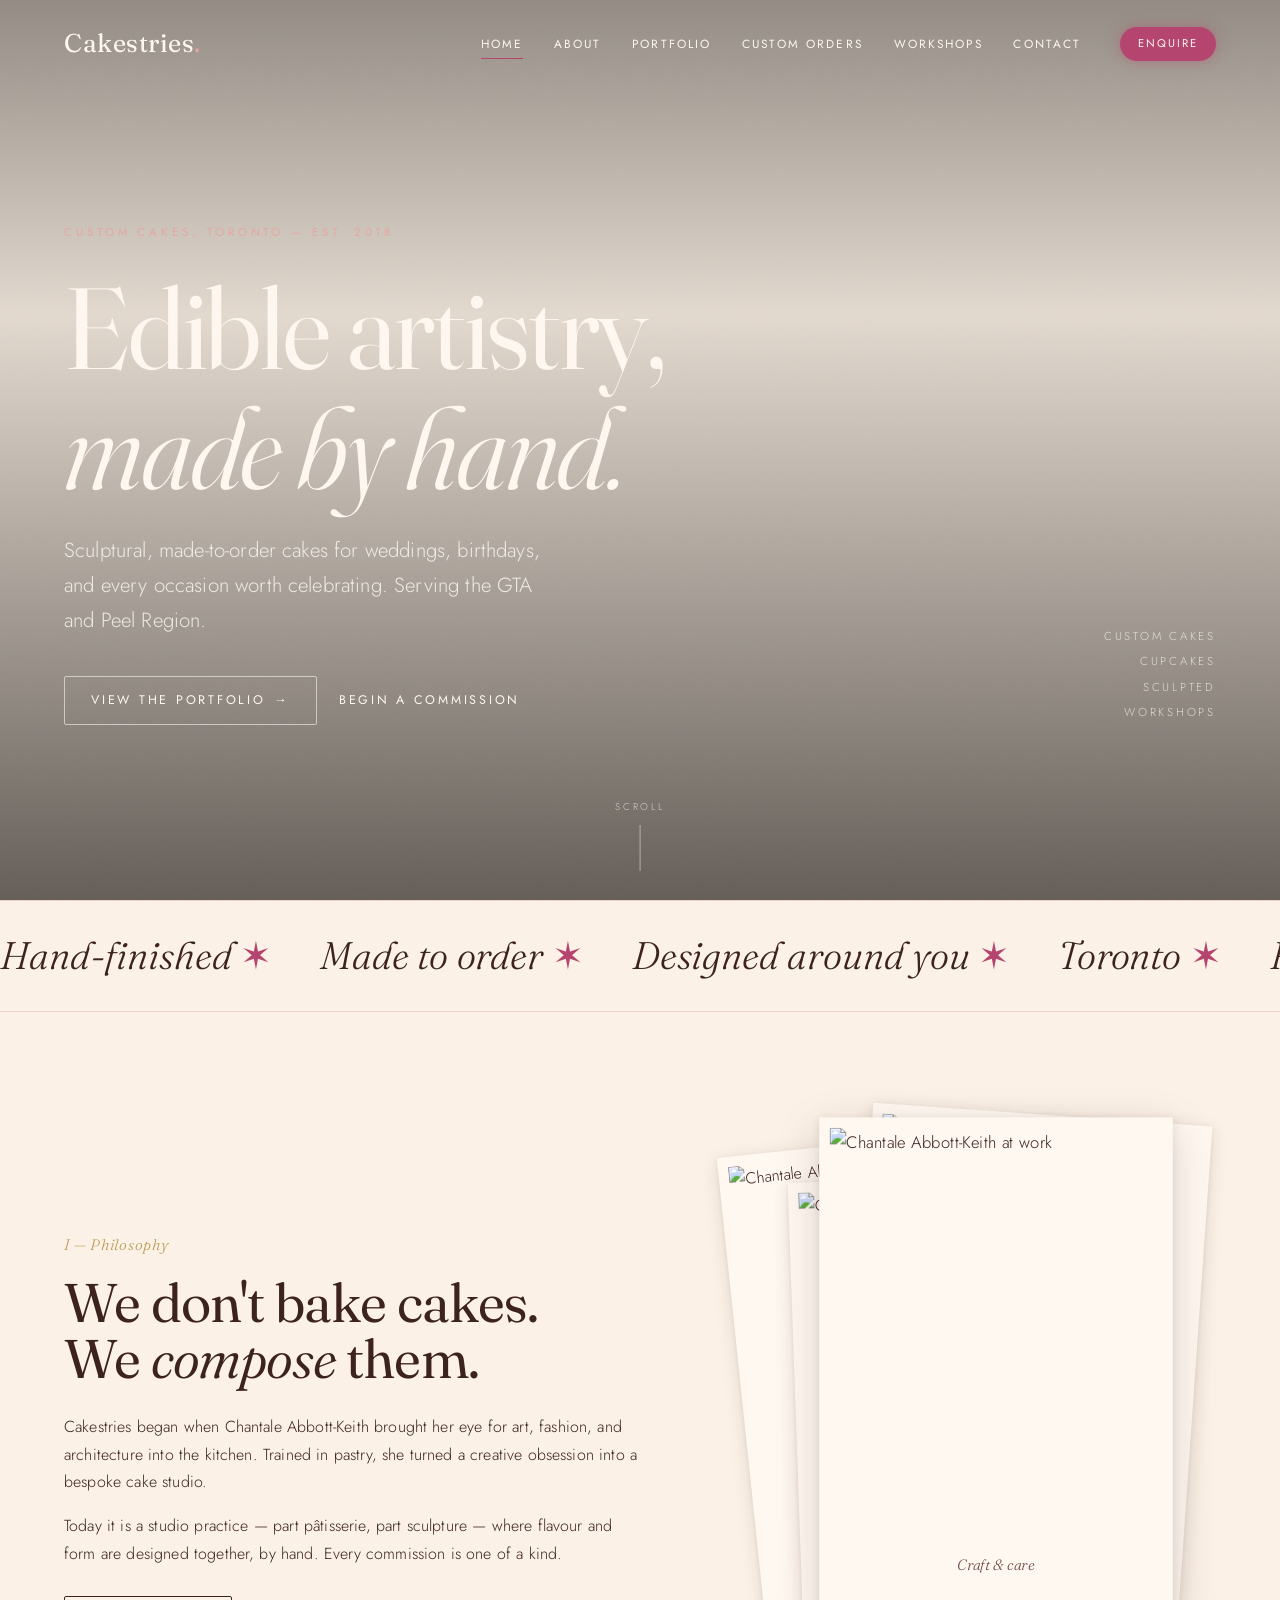
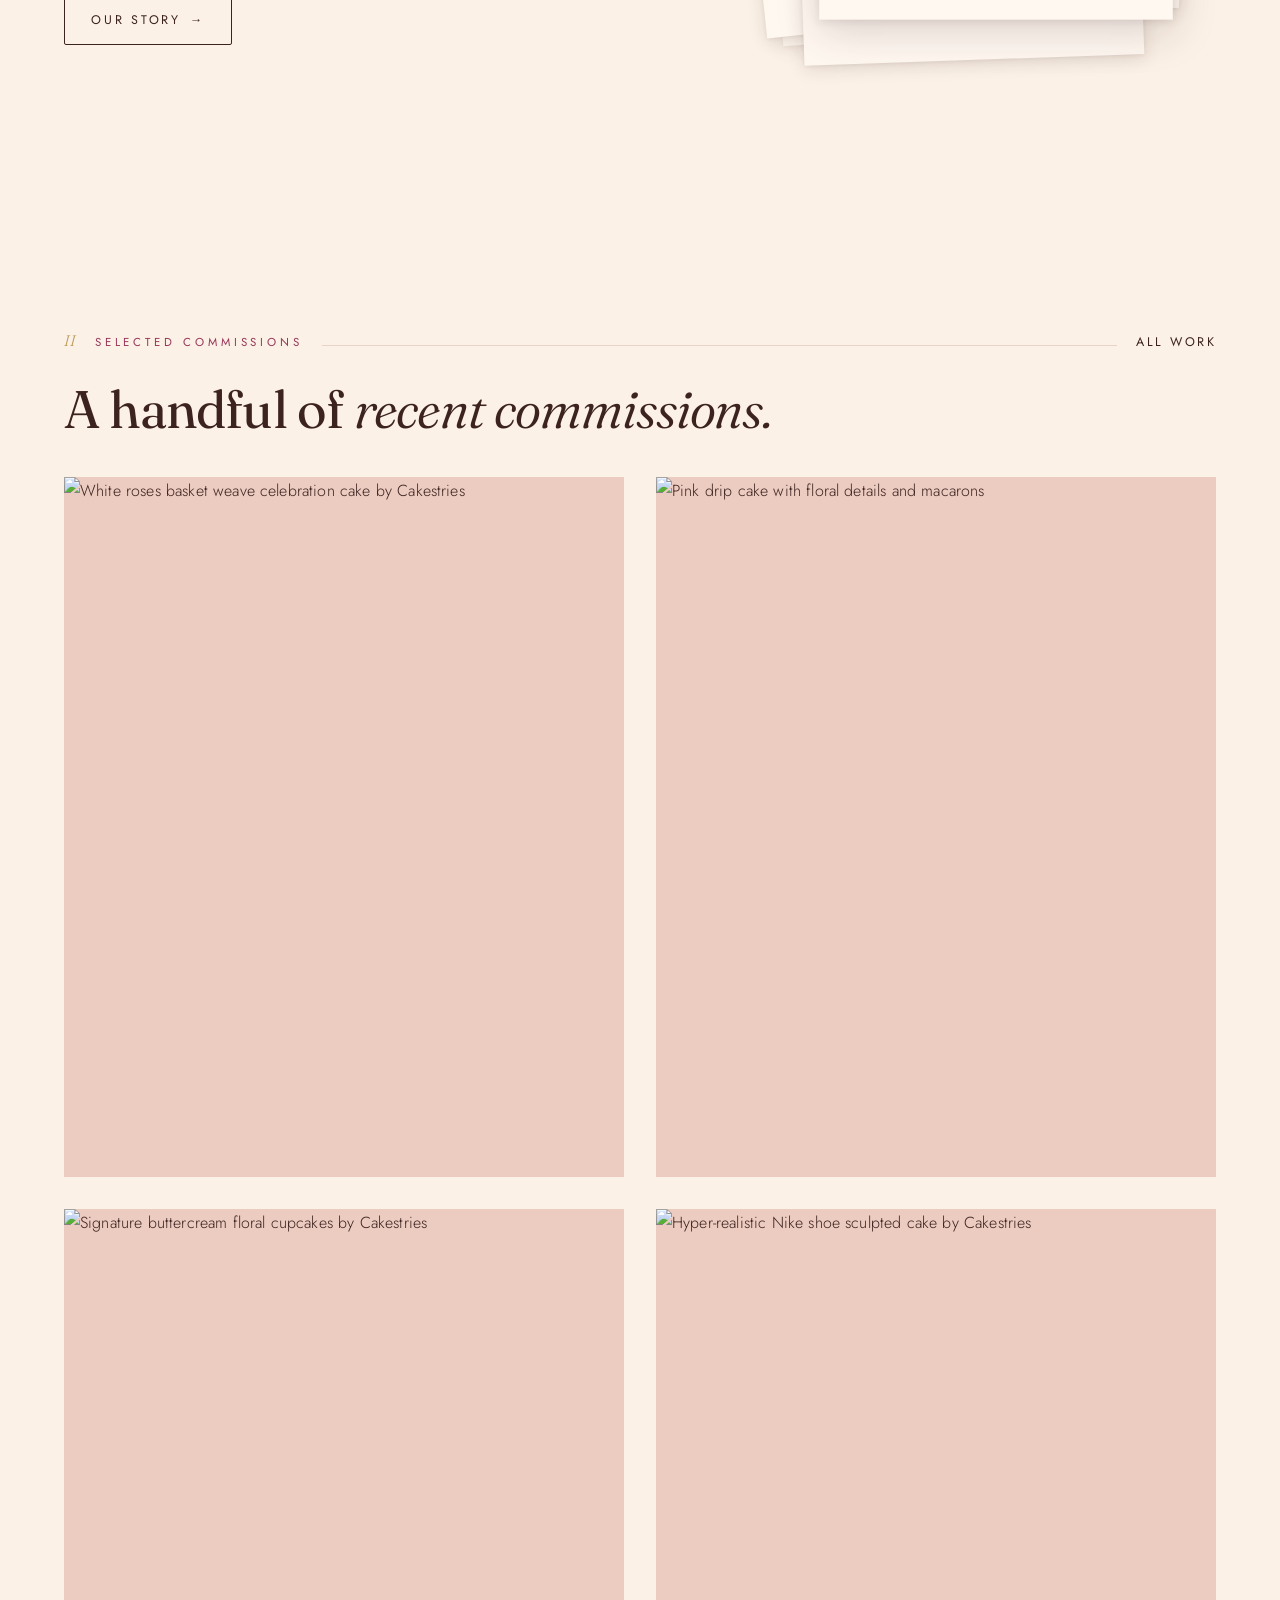
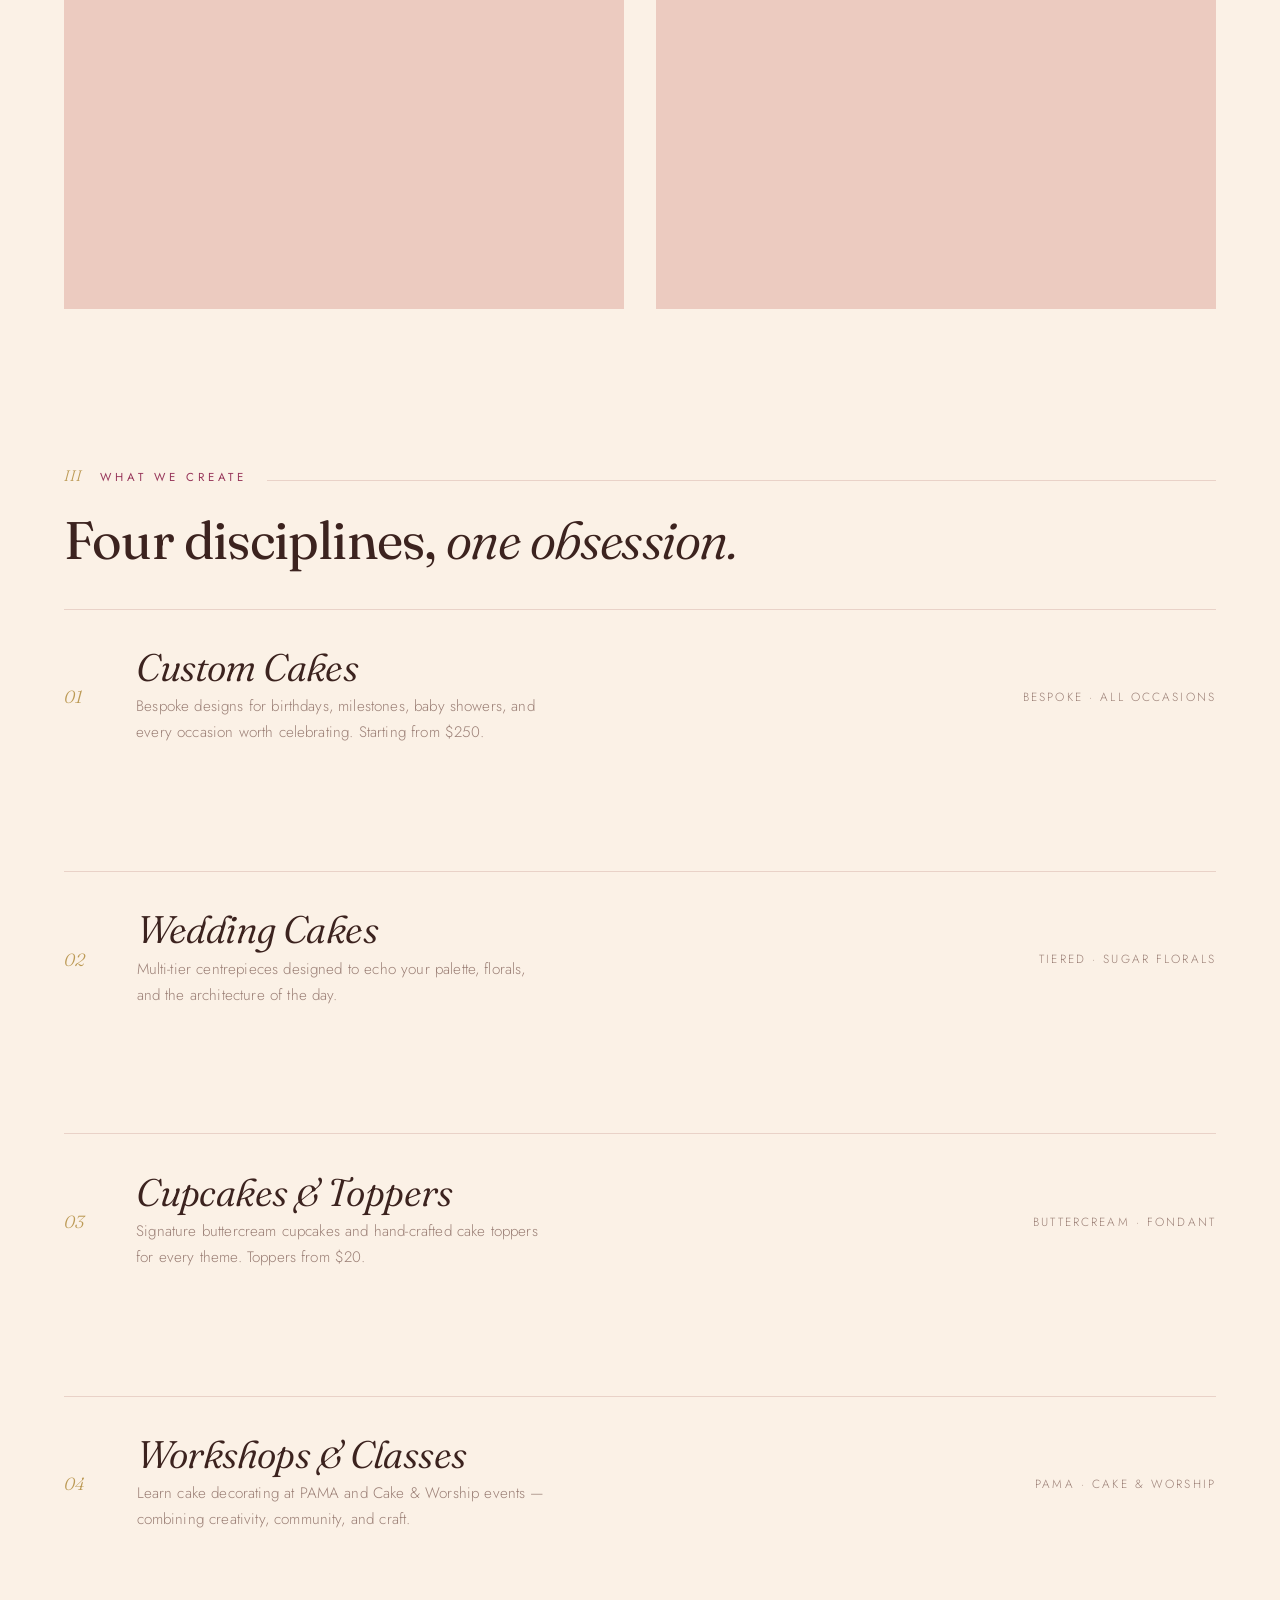
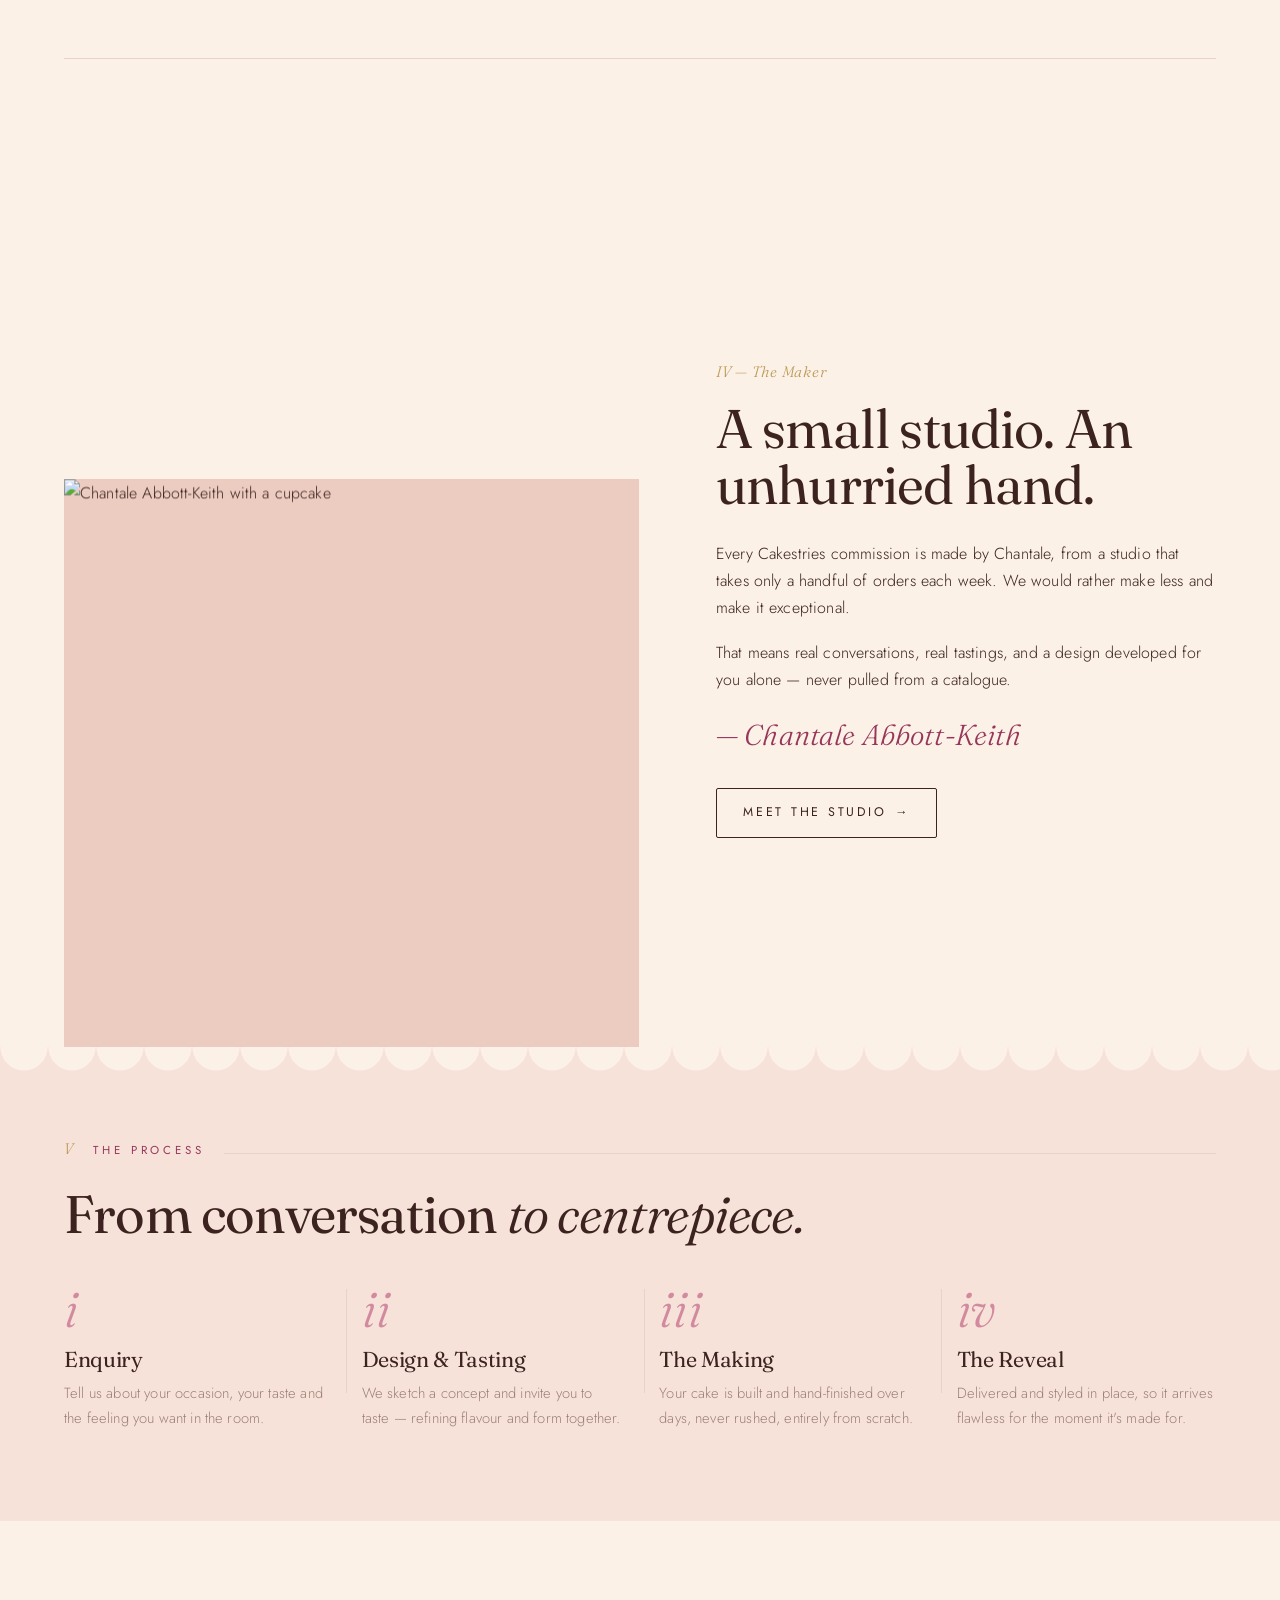
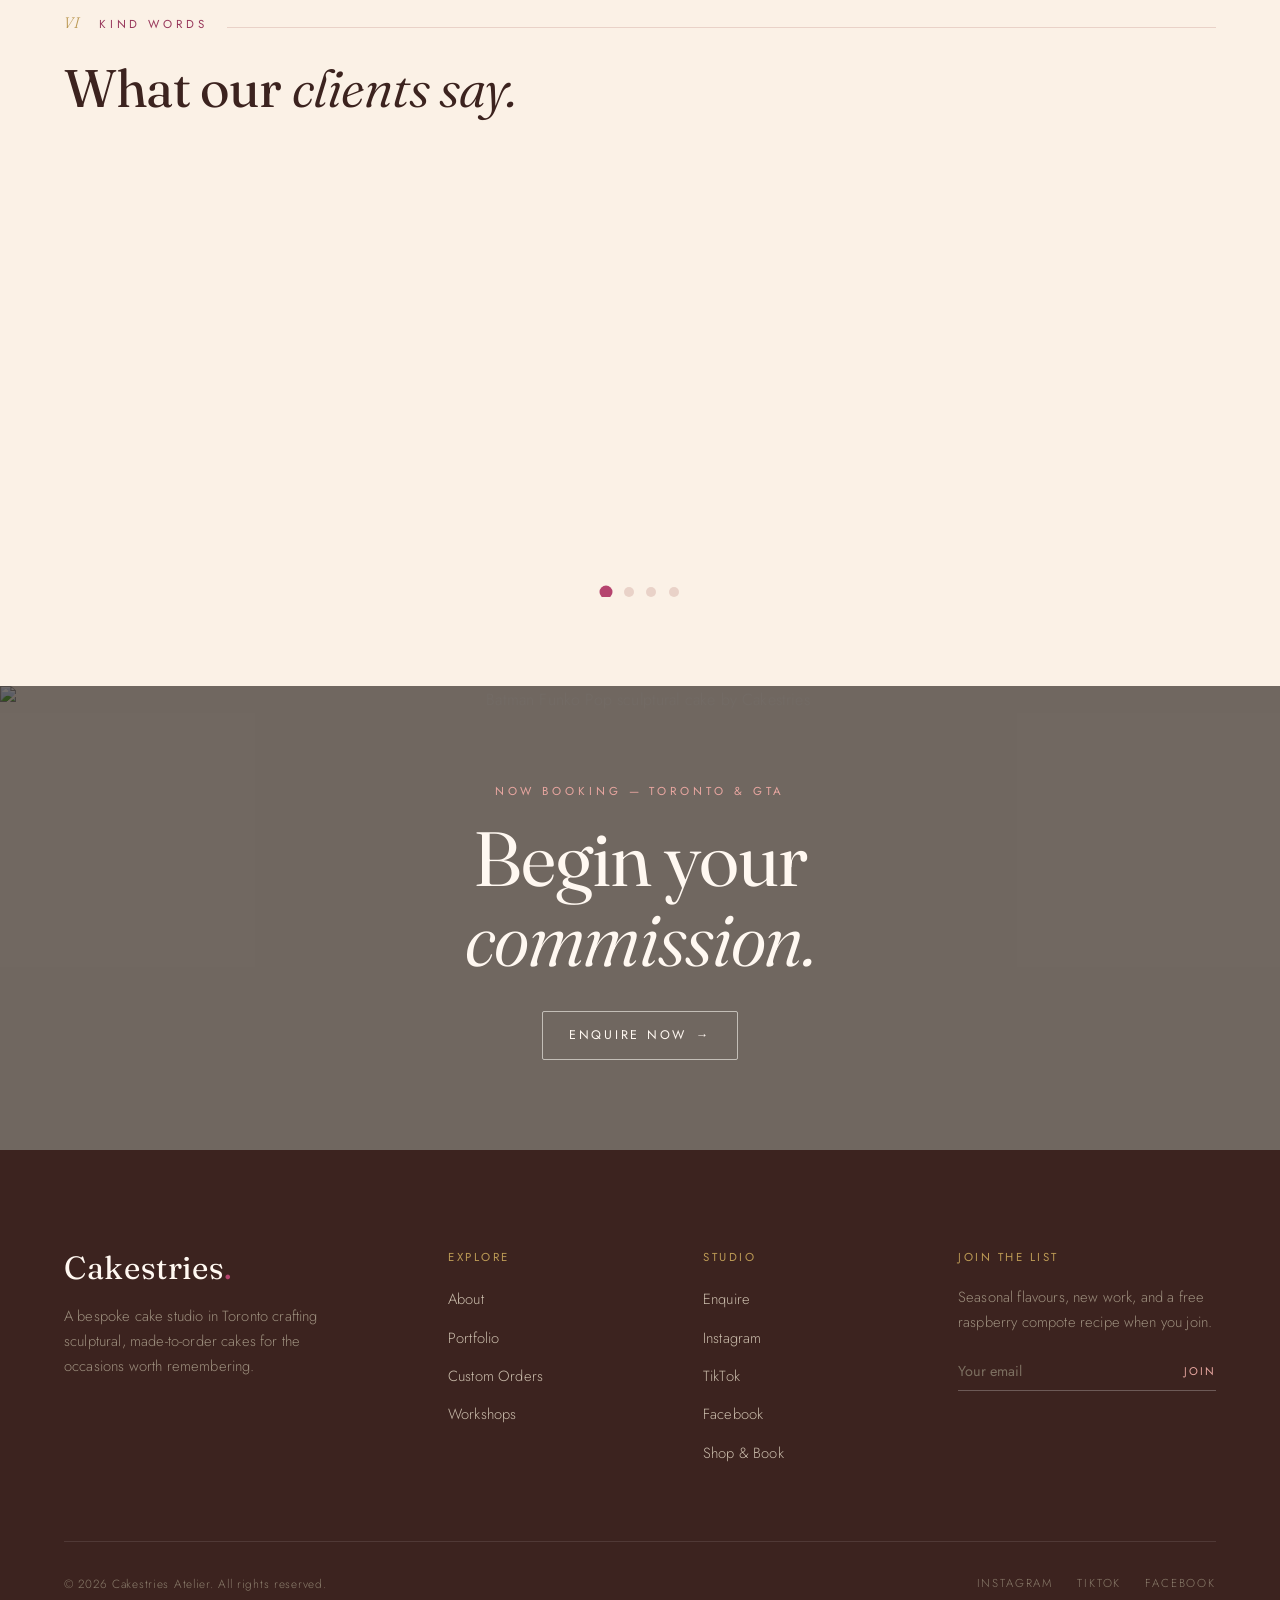
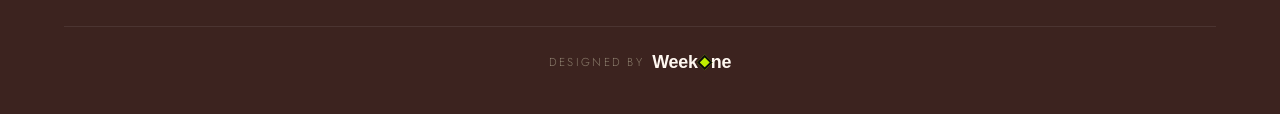
==== commit 348befde: "Comprehensive mobile optimization + SEO + workshops page + UI enhancements - Full responsive CSS ove" ====
--- a/index.html
+++ b/index.html
@@ -3,12 +3,51 @@
 <head>
   <meta charset="UTF-8" />
   <meta name="viewport" content="width=device-width, initial-scale=1.0" />
-  <title>Cakestries — Bespoke Cake Atelier</title>
-  <meta name="description" content="Cakestries is a bespoke cake atelier crafting sculptural, made-to-order cakes for weddings, celebrations and occasions worth remembering." />
+  <title>Cakestries — Custom Cakes, Toronto</title>
+  <meta name="description" content="Cakestries is a bespoke cake studio in Toronto crafting sculptural, made-to-order cakes for weddings, celebrations and the occasions worth remembering." />
+  <meta name="keywords" content="custom cakes Toronto, bespoke cakes GTA, wedding cakes Toronto, cake artist Peel Region, sculptural cakes, Cakestries, Chantale Abbott-Keith" />
+  <link rel="canonical" href="https://cakestries-website.vercel.app/" />
+  <meta property="og:title" content="Cakestries — Custom Cakes, Toronto" />
+  <meta property="og:description" content="Bespoke, made-to-order cakes for weddings, celebrations and every occasion worth remembering. Serving Toronto &amp; GTA." />
+  <meta property="og:image" content="https://cakestries-website.vercel.app/assets/cakes/cake-12-white-drip-green-floral.png" />
+  <meta property="og:url" content="https://cakestries-website.vercel.app/" />
+  <meta property="og:type" content="website" />
+  <meta name="twitter:card" content="summary_large_image" />
+  <meta name="twitter:title" content="Cakestries — Custom Cakes, Toronto" />
+  <meta name="twitter:description" content="Bespoke, made-to-order cakes for weddings, celebrations and every occasion worth remembering." />
+  <meta name="twitter:image" content="https://cakestries-website.vercel.app/assets/cakes/cake-12-white-drip-green-floral.png" />
   <link rel="preconnect" href="https://fonts.googleapis.com" />
   <link rel="preconnect" href="https://fonts.gstatic.com" crossorigin />
   <link href="https://fonts.googleapis.com/css2?family=Fraunces:ital,opsz,wght@0,9..144,300..600;1,9..144,300..600&family=Jost:wght@300;400;500&display=swap" rel="stylesheet" />
   <link rel="stylesheet" href="styles.css" />
+  <script type="application/ld+json">
+  {
+    "@context": "https://schema.org",
+    "@type": "LocalBusiness",
+    "name": "Cakestries",
+    "description": "Bespoke cake studio in Toronto crafting sculptural, made-to-order cakes for weddings, celebrations and special occasions.",
+    "url": "https://cakestries-website.vercel.app",
+    "email": "cakestriesorders@gmail.com",
+    "image": "https://cakestries-website.vercel.app/assets/cakes/cake-12-white-drip-green-floral.png",
+    "founder": {
+      "@type": "Person",
+      "name": "Chantale Abbott-Keith"
+    },
+    "address": {
+      "@type": "PostalAddress",
+      "addressLocality": "Toronto",
+      "addressRegion": "ON",
+      "addressCountry": "CA"
+    },
+    "areaServed": ["Toronto", "GTA", "Peel Region", "Mississauga", "Brampton"],
+    "sameAs": [
+      "https://www.instagram.com/cakestries",
+      "https://www.tiktok.com/@cakestries",
+      "https://www.facebook.com/Cakestriess"
+    ],
+    "priceRange": "$250-$2000+"
+  }
+  </script>
 </head>
 <body>
 
@@ -22,7 +61,7 @@
         <a href="about.html">About</a>
         <a href="portfolio.html">Portfolio</a>
         <a href="custom-orders.html">Custom Orders</a>
-        <a href="faq.html">FAQ</a>
+        <a href="workshops.html">Workshops</a>
         <a href="contact.html">Contact</a>
         <a href="custom-orders.html#enquiry" class="btn btn--ghost nav__cta">Enquire</a>
       </nav>
@@ -32,21 +71,21 @@
   <!-- ============ HERO ============ -->
   <section class="hero">
     <div class="hero__bg">
-      <img src="https://images.unsplash.com/photo-1535141192574-5d4897c12636?auto=format&fit=crop&w=2000&q=80" alt="A sculptural bespoke celebration cake" onerror="this.style.opacity=0" />
+      <img src="assets/owner/owner-hero.png" alt="Chantale Abbott-Keith presenting a styled cake table" class="hero__img" style="object-position: 80% 15%;" />
     </div>
     <div class="hero__inner">
       <div class="hero__meta">
         <div>
-          <span class="eyebrow" data-load="1" style="color:var(--rose); display:block; margin-bottom:1.6rem;">Bespoke Cake Atelier — Est. 2018</span>
+          <span class="eyebrow" data-load="1" style="color:var(--rose); display:block; margin-bottom:1.6rem;">Custom Cakes, Toronto — Est. 2018</span>
           <h1 class="display-xl" data-load="2">Edible artistry,<br /><span class="serif-italic">made by hand.</span></h1>
-          <p class="lead" data-load="3">Sculptural, made-to-order cakes for weddings, celebrations and the occasions you will never forget. Each commission designed around your story.</p>
+          <p class="lead" data-load="3">Sculptural, made-to-order cakes for weddings, birthdays, and every occasion worth celebrating. Serving the GTA and Peel Region.</p>
           <div data-load="4" style="margin-top:2.4rem; display:flex; gap:1rem; flex-wrap:wrap;">
-            <a href="portfolio.html" class="btn btn--light">View the Portfolio <span class="arrow">→</span></a>
+            <a href="portfolio.html" class="btn btn--light">View the Portfolio <span class="arrow">&rarr;</span></a>
             <a href="custom-orders.html" class="btn btn--light" style="border-color:transparent; padding-left:0.4em;">Begin a Commission</a>
           </div>
         </div>
         <div class="hero__side" data-load="4">
-          Weddings<br />Celebrations<br />Sculptural<br />Seasonal
+          Custom Cakes<br />Cupcakes<br />Sculpted<br />Workshops
         </div>
       </div>
     </div>
@@ -56,22 +95,22 @@
   <!-- ============ MARQUEE ============ -->
   <div class="marquee">
     <div class="marquee__track">
-      <span>Hand-finished <span class="star">✶</span></span>
-      <span>Made to order <span class="star">✶</span></span>
-      <span>Designed around you <span class="star">✶</span></span>
-      <span>Slow craft <span class="star">✶</span></span>
-      <span>Hand-finished <span class="star">✶</span></span>
-      <span>Made to order <span class="star">✶</span></span>
-      <span>Designed around you <span class="star">✶</span></span>
-      <span>Slow craft <span class="star">✶</span></span>
-      <span>Hand-finished <span class="star">✶</span></span>
-      <span>Made to order <span class="star">✶</span></span>
-      <span>Designed around you <span class="star">✶</span></span>
-      <span>Slow craft <span class="star">✶</span></span>
-      <span>Hand-finished <span class="star">✶</span></span>
-      <span>Made to order <span class="star">✶</span></span>
-      <span>Designed around you <span class="star">✶</span></span>
-      <span>Slow craft <span class="star">✶</span></span>
+      <span>Hand-finished <span class="star">&#10038;</span></span>
+      <span>Made to order <span class="star">&#10038;</span></span>
+      <span>Designed around you <span class="star">&#10038;</span></span>
+      <span>Toronto <span class="star">&#10038;</span></span>
+      <span>Hand-finished <span class="star">&#10038;</span></span>
+      <span>Made to order <span class="star">&#10038;</span></span>
+      <span>Designed around you <span class="star">&#10038;</span></span>
+      <span>Toronto <span class="star">&#10038;</span></span>
+      <span>Hand-finished <span class="star">&#10038;</span></span>
+      <span>Made to order <span class="star">&#10038;</span></span>
+      <span>Designed around you <span class="star">&#10038;</span></span>
+      <span>Toronto <span class="star">&#10038;</span></span>
+      <span>Hand-finished <span class="star">&#10038;</span></span>
+      <span>Made to order <span class="star">&#10038;</span></span>
+      <span>Designed around you <span class="star">&#10038;</span></span>
+      <span>Toronto <span class="star">&#10038;</span></span>
     </div>
   </div>
 
@@ -80,15 +119,20 @@
     <div class="wrap">
       <div class="split split--wide-img">
         <div class="split__body" data-reveal>
-          <span class="index-num">I — Philosophy</span>
+          <span class="index-num">I &mdash; Philosophy</span>
           <h2 class="display-m" style="margin-top:1rem;">We don't bake cakes.<br />We <span class="serif-italic">compose</span> them.</h2>
-          <p style="margin-top:1.4rem;">One commission at a time, never twice the same. Cakestries began as a quiet obsession with detail — the fall of a ribbon of buttercream, the exact blush of a sugar petal.</p>
-          <p>Today it is a studio practice — part pâtisserie, part sculpture — where flavour and form are designed together, by hand.</p>
-          <a href="about.html" class="btn btn--ghost" style="margin-top:1.8rem;">Our story <span class="arrow">→</span></a>
-        </div>
-        <div class="split__media" data-reveal data-reveal-delay="1">
-          <img src="https://images.unsplash.com/photo-1599785209707-a456fc1337bb?auto=format&fit=crop&w=1200&q=80" alt="A cake being finished by hand in the Cakestries studio" onerror="this.style.opacity=0" />
-          <span class="tag">In the studio</span>
+          <p style="margin-top:1.4rem;">Cakestries began when Chantale Abbott-Keith brought her eye for art, fashion, and architecture into the kitchen. Trained in pastry, she turned a creative obsession into a bespoke cake studio.</p>
+          <p>Today it is a studio practice &mdash; part p&acirc;tisserie, part sculpture &mdash; where flavour and form are designed together, by hand. Every commission is one of a kind.</p>
+          <a href="about.html" class="btn btn--ghost" style="margin-top:1.8rem;">Our story <span class="arrow">&rarr;</span></a>
+        </div>
+        <div data-reveal data-reveal-delay="1">
+          <div class="polaroid-stack polaroid-stack--split">
+            <div class="polaroid polaroid--1"><img src="assets/owner/owner-06.jpg" alt="Chantale Abbott-Keith, founder of Cakestries" loading="lazy" decoding="async" /><span class="polaroid__label">In the studio</span></div>
+            <div class="polaroid polaroid--2"><img src="assets/owner/owner-07.jpg" alt="Chantale Abbott-Keith portrait" loading="lazy" decoding="async" /><span class="polaroid__label">The maker</span></div>
+            <div class="polaroid polaroid--3"><img src="assets/owner/owner-02.jpg" alt="Chantale with her creations" loading="lazy" decoding="async" /><span class="polaroid__label">Behind the scenes</span></div>
+            <div class="polaroid polaroid--4"><img src="assets/owner/owner-04.jpg" alt="Chantale Abbott-Keith at work" loading="lazy" decoding="async" /><span class="polaroid__label">Craft &amp; care</span></div>
+            <div class="polaroid polaroid--5"><img src="assets/owner/owner-01.jpg" alt="Chantale with cupcakes" loading="lazy" decoding="async" /><span class="polaroid__label">Made with love</span></div>
+          </div>
         </div>
       </div>
     </div>
@@ -108,20 +152,20 @@
       </div>
       <div class="feature-grid">
         <a href="portfolio.html" class="fig f1 wide" data-reveal>
-          <img src="https://images.unsplash.com/photo-1519869325930-281384150729?auto=format&fit=crop&w=1400&q=80" alt="Tiered wedding cake with sugar florals" onerror="this.style.opacity=0" />
-          <div class="fig__cap"><span class="k">Weddings</span><div class="t">The Marchmont</div></div>
+          <img src="assets/cakes/cake-06-white-roses-basket.png" alt="White roses basket weave celebration cake by Cakestries" loading="lazy" decoding="async" />
+          <div class="fig__cap"><span class="k">Celebrations</span><div class="t">White Roses Basket</div></div>
         </a>
         <a href="portfolio.html" class="fig f2 tall" data-reveal data-reveal-delay="1">
-          <img src="https://images.unsplash.com/photo-1535254973040-607b474cb50d?auto=format&fit=crop&w=1000&q=80" alt="Naked cake with seasonal fruit" onerror="this.style.opacity=0" />
-          <div class="fig__cap"><span class="k">Seasonal</span><div class="t">Orchard No. 4</div></div>
+          <img src="assets/cakes/cake-11-drip-floral-pink.png" alt="Pink drip cake with floral details and macarons" loading="lazy" decoding="async" />
+          <div class="fig__cap"><span class="k">Celebrations</span><div class="t">Pink Drip Floral</div></div>
         </a>
         <a href="portfolio.html" class="fig f3 box" data-reveal data-reveal-delay="1">
-          <img src="https://images.unsplash.com/photo-1464349095431-e9a21285b5f3?auto=format&fit=crop&w=1000&q=80" alt="Pastel sculptural celebration cake" onerror="this.style.opacity=0" />
-          <div class="fig__cap"><span class="k">Celebrations</span><div class="t">Rosewater & Gold</div></div>
+          <img src="assets/cakes/cake-01-floral-cupcakes.png" alt="Signature buttercream floral cupcakes by Cakestries" loading="lazy" decoding="async" />
+          <div class="fig__cap"><span class="k">Cupcakes</span><div class="t">Floral Buttercream</div></div>
         </a>
         <a href="portfolio.html" class="fig f4 wide" data-reveal data-reveal-delay="2">
-          <img src="https://images.unsplash.com/photo-1578985545062-69928b1d9587?auto=format&fit=crop&w=1400&q=80" alt="Chocolate ganache statement cake" onerror="this.style.opacity=0" />
-          <div class="fig__cap"><span class="k">Sculptural</span><div class="t">Noir Velvet</div></div>
+          <img src="assets/cakes/cake-13-nike-shoe-sculpt.png" alt="Hyper-realistic Nike shoe sculpted cake by Cakestries" loading="lazy" decoding="async" />
+          <div class="fig__cap"><span class="k">Sculptural</span><div class="t">Nike Shoe Sculpt</div></div>
         </a>
       </div>
     </div>
@@ -142,34 +186,34 @@
         <a href="custom-orders.html" class="discipline" data-reveal>
           <span class="num">01</span>
           <div class="discipline__main">
-            <h3 class="serif-italic">Wedding Cakes</h3>
-            <p class="discipline__desc">Centrepieces designed to echo your palette, flowers and the architecture of the day.</p>
-          </div>
-          <span class="meta">Tiered · Sugar Florals</span>
+            <h3 class="serif-italic">Custom Cakes</h3>
+            <p class="discipline__desc">Bespoke designs for birthdays, milestones, baby showers, and every occasion worth celebrating. Starting from $250.</p>
+          </div>
+          <span class="meta">Bespoke &middot; All Occasions</span>
         </a>
         <a href="custom-orders.html" class="discipline" data-reveal>
           <span class="num">02</span>
           <div class="discipline__main">
-            <h3 class="serif-italic">Celebration Cakes</h3>
-            <p class="discipline__desc">Birthdays, anniversaries and milestones — personal, refined, unmistakably yours.</p>
-          </div>
-          <span class="meta">Bespoke · Any Occasion</span>
+            <h3 class="serif-italic">Wedding Cakes</h3>
+            <p class="discipline__desc">Multi-tier centrepieces designed to echo your palette, florals, and the architecture of the day.</p>
+          </div>
+          <span class="meta">Tiered &middot; Sugar Florals</span>
         </a>
         <a href="custom-orders.html" class="discipline" data-reveal>
           <span class="num">03</span>
           <div class="discipline__main">
-            <h3 class="serif-italic">Sculptural & Statement</h3>
-            <p class="discipline__desc">Cakes that bend the medium — hand-sculpted forms, gilding and architectural detail.</p>
-          </div>
-          <span class="meta">Couture · Showpiece</span>
+            <h3 class="serif-italic">Cupcakes &amp; Toppers</h3>
+            <p class="discipline__desc">Signature buttercream cupcakes and hand-crafted cake toppers for every theme. Toppers from $20.</p>
+          </div>
+          <span class="meta">Buttercream &middot; Fondant</span>
         </a>
         <a href="custom-orders.html" class="discipline" data-reveal>
           <span class="num">04</span>
           <div class="discipline__main">
-            <h3 class="serif-italic">Dessert Tables</h3>
-            <p class="discipline__desc">Composed spreads of petits fours, tarts and confections, styled to your event.</p>
-          </div>
-          <span class="meta">Curated · Grazing</span>
+            <h3 class="serif-italic">Workshops &amp; Classes</h3>
+            <p class="discipline__desc">Learn cake decorating at PAMA and Cake &amp; Worship events &mdash; combining creativity, community, and craft.</p>
+          </div>
+          <span class="meta">PAMA &middot; Cake &amp; Worship</span>
         </a>
       </div>
     </div>
@@ -179,17 +223,17 @@
   <section class="section">
     <div class="wrap">
       <div class="split split--wide-img">
-        <div class="split__media" data-reveal>
-          <img src="https://images.unsplash.com/photo-1486427944299-d1955d23e34d?auto=format&fit=crop&w=1200&q=80" alt="Hands finishing a cake in the studio" onerror="this.style.opacity=0" />
+        <div class="split__media" data-reveal data-parallax="0.05">
+          <img src="assets/owner/owner-01.jpg" alt="Chantale Abbott-Keith with a cupcake" loading="lazy" decoding="async" />
           <span class="tag">In the studio</span>
         </div>
         <div class="split__body" data-reveal data-reveal-delay="1">
-          <span class="index-num">IV — The Maker</span>
-          <h2 class="display-m" style="margin-top:1rem;">A small atelier. An unhurried hand.</h2>
-          <p>Every Cakestries commission is made by one pair of hands, from a studio that takes only a handful of orders each week. We would rather make less and make it exceptional.</p>
-          <p>That means real conversations, real tastings, and a design developed for you alone — never pulled from a catalogue.</p>
-          <p class="signature">— Cakestries Studio</p>
-          <a href="about.html" class="btn btn--ghost" style="margin-top:1.8rem;">Meet the studio <span class="arrow">→</span></a>
+          <span class="index-num">IV &mdash; The Maker</span>
+          <h2 class="display-m" style="margin-top:1rem;">A small studio. An unhurried hand.</h2>
+          <p>Every Cakestries commission is made by Chantale, from a studio that takes only a handful of orders each week. We would rather make less and make it exceptional.</p>
+          <p>That means real conversations, real tastings, and a design developed for you alone &mdash; never pulled from a catalogue.</p>
+          <p class="signature">&mdash; Chantale Abbott-Keith</p>
+          <a href="about.html" class="btn btn--ghost" style="margin-top:1.8rem;">Meet the studio <span class="arrow">&rarr;</span></a>
         </div>
       </div>
     </div>
@@ -214,8 +258,8 @@
         </div>
         <div class="step" data-reveal data-reveal-delay="1">
           <span class="n">ii</span>
-          <h3>Design & Tasting</h3>
-          <p>We sketch a concept and invite you to taste — refining flavour and form together.</p>
+          <h3>Design &amp; Tasting</h3>
+          <p>We sketch a concept and invite you to taste &mdash; refining flavour and form together.</p>
         </div>
         <div class="step" data-reveal data-reveal-delay="2">
           <span class="n">iii</span>
@@ -231,12 +275,50 @@
     </div>
   </section>
 
-  <!-- ============ QUOTE ============ -->
+  <!-- ============ TESTIMONIALS ============ -->
   <section class="section">
     <div class="wrap">
-      <div class="quote" data-reveal>
-        <blockquote>It was the <span class="serif-italic">most beautiful thing</span> at the wedding — and somehow tasted even better than it looked.</blockquote>
-        <cite>— Amara &amp; Theo, Wedding Commission</cite>
+      <div class="section-head" data-reveal>
+        <div class="section-head__line">
+          <span class="index-num">VI</span>
+          <span class="eyebrow">Kind Words</span>
+          <span class="rule"></span>
+        </div>
+        <h2 class="section-head__title">What our <span class="serif-italic">clients say.</span></h2>
+      </div>
+      <div class="testimonials" data-reveal>
+        <div class="testimonial-track">
+          <div class="testimonial-slide">
+            <div class="quote">
+              <blockquote>I commend your artistry and applaud your professionalism. A prime example of what it is to exemplify a <span class="serif-italic">successful and superior business.</span></blockquote>
+              <cite>&mdash; Client Email</cite>
+            </div>
+          </div>
+          <div class="testimonial-slide">
+            <div class="quote">
+              <blockquote>There's no vision that Cakestries can't <span class="serif-italic">bring to life!</span> I'm always blown away by her work. HIGHLY recommend Cakestries!</blockquote>
+              <cite>&mdash; @lilyyange</cite>
+            </div>
+          </div>
+          <div class="testimonial-slide">
+            <div class="quote">
+              <blockquote>The cake and cupcakes were <span class="serif-italic">beautiful and so delicious.</span> Guests asked where they were from and I gave them your info. Will definitely be ordering again.</blockquote>
+              <cite>&mdash; Bridal Shower Client</cite>
+            </div>
+          </div>
+          <div class="testimonial-slide">
+            <div class="quote">
+              <blockquote>Was a <span class="serif-italic">show piece</span> for sure! Usually cakes with so much detail taste like crap but this one is amazing!</blockquote>
+              <cite>&mdash; Client DM</cite>
+            </div>
+          </div>
+        </div>
+        <div class="testimonial-dots">
+          <button class="testimonial-dot is-active" aria-label="Testimonial 1"></button>
+          <button class="testimonial-dot" aria-label="Testimonial 2"></button>
+          <button class="testimonial-dot" aria-label="Testimonial 3"></button>
+          <button class="testimonial-dot" aria-label="Testimonial 4"></button>
+        </div>
       </div>
     </div>
   </section>
@@ -244,13 +326,13 @@
   <!-- ============ CTA BAND ============ -->
   <section class="section cta-band">
     <div class="cta-band__bg">
-      <img src="https://images.unsplash.com/photo-1563729784474-d77dbb933a9e?auto=format&fit=crop&w=2000&q=80" alt="Elegant cake on a pedestal" onerror="this.style.opacity=0" />
+      <img src="assets/cakes/cake-09-batman-funkopop.png" alt="Batman Funko Pop sculptural cake by Cakestries" loading="lazy" decoding="async" />
     </div>
     <div class="wrap">
       <div data-reveal>
-        <span class="eyebrow">Now booking select dates</span>
+        <span class="eyebrow">Now booking &mdash; Toronto &amp; GTA</span>
         <h2 class="display-l">Begin your<br /><span class="serif-italic">commission.</span></h2>
-        <a href="custom-orders.html#enquiry" class="btn btn--light">Enquire Now <span class="arrow">→</span></a>
+        <a href="custom-orders.html#enquiry" class="btn btn--light">Enquire Now <span class="arrow">&rarr;</span></a>
       </div>
     </div>
   </section>
@@ -261,7 +343,7 @@
       <div class="footer__top">
         <div class="footer__brand">
           <a href="index.html" class="brand">Cakestries<span class="dot" style="color:var(--clay)">.</span></a>
-          <p>A bespoke cake atelier crafting sculptural, made-to-order cakes for the occasions worth remembering.</p>
+          <p>A bespoke cake studio in Toronto crafting sculptural, made-to-order cakes for the occasions worth remembering.</p>
         </div>
         <div>
           <h4>Explore</h4>
@@ -269,7 +351,7 @@
             <li><a href="about.html">About</a></li>
             <li><a href="portfolio.html">Portfolio</a></li>
             <li><a href="custom-orders.html">Custom Orders</a></li>
-            <li><a href="faq.html">FAQ</a></li>
+            <li><a href="workshops.html">Workshops</a></li>
           </ul>
         </div>
         <div>
@@ -277,12 +359,14 @@
           <ul>
             <li><a href="custom-orders.html#enquiry">Enquire</a></li>
             <li><a href="https://www.instagram.com/cakestries" target="_blank" rel="noopener">Instagram</a></li>
-            <li><a href="contact.html">By appointment</a></li>
+            <li><a href="https://www.tiktok.com/@cakestries" target="_blank" rel="noopener">TikTok</a></li>
+            <li><a href="https://www.facebook.com/Cakestriess" target="_blank" rel="noopener">Facebook</a></li>
+            <li><a href="https://stan.store/Cakestries" target="_blank" rel="noopener">Shop &amp; Book</a></li>
           </ul>
         </div>
         <div class="footer__newsletter">
-          <h4>The Studio Notebook</h4>
-          <p>Seasonal flavours, new work and occasional openings in the diary.</p>
+          <h4>Join the List</h4>
+          <p>Seasonal flavours, new work, and a free raspberry compote recipe when you join.</p>
           <form class="footer__news-form" data-demo onsubmit="return false;">
             <input type="email" placeholder="Your email" aria-label="Email" required />
             <button type="submit">Join</button>
@@ -290,10 +374,11 @@
         </div>
       </div>
       <div class="footer__bottom">
-        <span>© <span data-year>2026</span> Cakestries Atelier. All rights reserved.</span>
+        <span>&copy; <span data-year>2026</span> Cakestries Atelier. All rights reserved.</span>
         <div class="socials">
           <a href="https://www.instagram.com/cakestries" target="_blank" rel="noopener">Instagram</a>
-          <a href="custom-orders.html#enquiry">Enquire</a>
+          <a href="https://www.tiktok.com/@cakestries" target="_blank" rel="noopener">TikTok</a>
+          <a href="https://www.facebook.com/Cakestriess" target="_blank" rel="noopener">Facebook</a>
         </div>
       </div>
       <div class="footer__credit"><span>Designed by</span><span class="weekone" aria-label="Weekone"><span class="weekone__txt">Week</span><span class="weekone__dia"></span><span class="weekone__txt">ne</span></span></div>
--- a/styles.css
+++ b/styles.css
@@ -208,7 +208,24 @@
 .nav__links a:hover::after,
 .nav__links a.is-active::after { transform: scaleX(1); }
 .nav__links a.is-active { color: var(--clay-deep); }
-.nav__cta { padding: 0.75em 1.6em; font-size: 0.7rem; }
+.nav__cta.btn--ghost {
+  padding: 0.7em 1.6em;
+  font-size: 0.7rem;
+  border-radius: 100px;
+  margin-left: 0.5rem;
+  border: none;
+  background: var(--clay);
+  color: var(--porcelain);
+  box-shadow: 0 0 10px rgba(181,68,110,0.35), 0 0 20px rgba(181,68,110,0.15);
+  transition: all 0.4s var(--ease);
+}
+.nav__cta.btn--ghost:hover {
+  background: var(--clay-deep);
+  color: var(--porcelain);
+  box-shadow: 0 0 14px rgba(181,68,110,0.5), 0 0 28px rgba(181,68,110,0.25);
+  transform: translateY(-2px);
+}
+.nav__cta::after { display: none !important; }
 
 /* scrolled state */
 .nav.is-scrolled {
@@ -559,46 +576,439 @@
 .hero.is-loaded [data-load="4"] { transition-delay: 0.66s; }
 
 /* ---------- Responsive ---------- */
+
+/* ---- Tablet (max 960px) ---- */
 @media (max-width: 960px) {
   .footer__top { grid-template-columns: 1fr 1fr; gap: 2.5rem 2rem; }
   .steps { grid-template-columns: repeat(2, 1fr); row-gap: 2.5rem; }
   .step:nth-child(2)::before { display: none; }
-  .tiers, .includes { grid-template-columns: 1fr; }
+  .tiers { grid-template-columns: 1fr; }
+  .includes { grid-template-columns: repeat(2, 1fr); }
   .masonry { grid-template-columns: repeat(2, 1fr); }
-  .split { grid-template-columns: 1fr; }
+  .split, .split--wide-img { grid-template-columns: 1fr; }
   .split__media img { aspect-ratio: 16/11; }
   .contact-grid { grid-template-columns: 1fr; }
-}
-
+
+  /* Polaroid stack: shrink slightly */
+  .polaroid-stack { width: min(380px, 75vw); }
+  .polaroid-stack--split { width: 80%; margin: 0 auto; }
+
+  /* Quote: slightly smaller */
+  .quote blockquote { font-size: clamp(1.5rem, 3.5vw, 2.8rem); }
+
+  /* Detail blocks side by side on tablet */
+  .detail .v { font-size: 1.15rem; }
+}
+
+/* ---- Mobile (max 760px) ---- */
 @media (max-width: 760px) {
-  :root { --nav-h: 72px; }
+  :root { --nav-h: 64px; --gutter: clamp(1rem, 4vw, 1.5rem); }
+
+  /* Mobile nav overlay */
   .nav__links {
     position: fixed; inset: 0; top: 0;
-    flex-direction: column; justify-content: center; gap: 1.8rem;
+    flex-direction: column; justify-content: center; align-items: center;
+    gap: 1.6rem;
     background: var(--ivory);
     transform: translateX(100%); transition: transform 0.55s var(--ease);
     padding: 2rem;
+    z-index: 200;
   }
+  .nav.is-open { z-index: 9999; height: 100%; }
   .nav.is-open .nav__links { transform: translateX(0); }
+  .nav.is-open .nav__links::before {
+    content: "Cakestries.";
+    font-family: var(--display);
+    font-size: 1.5rem;
+    font-weight: 400;
+    color: var(--ink);
+    order: -2;
+    margin-bottom: 1.5rem;
+  }
   .nav.is-over-hero.is-open .nav__links a { color: var(--ink); }
-  .nav__links a { font-size: 1rem; }
-  .nav__links .nav__cta { margin-top: 1rem; }
+  .nav__links a { font-size: 0.95rem; letter-spacing: 0.14em; }
+  .nav__links .nav__cta {
+    margin-top: 1.2rem; margin-left: 0;
+    font-size: 0.75rem;
+    align-self: center;
+    order: 10;
+  }
   .nav__toggle { display: block; z-index: 210; }
   .nav.is-open .nav__toggle span { background: var(--ink); }
-
-  .feature-grid { grid-template-columns: 1fr; }
+  .brand { font-size: 1.35rem; }
+
+  /* Hero */
+  .hero { min-height: 100svh; }
+  .hero__inner { padding-bottom: clamp(5rem, 12vw, 6rem); }
+  .hero h1 { margin-bottom: 1.2rem; }
+  .hero .lead { font-size: 0.95rem; max-width: 100%; }
+  .hero__side { display: none; }
+  .hero__img { object-position: 62% 15% !important; }
+  .hero__scroll { bottom: 1.2rem; }
+  .hero__scroll .line { height: 32px; }
+
+  /* Page hero */
+  .page-hero { padding-top: calc(var(--nav-h) + clamp(2rem, 5vw, 3rem)); padding-bottom: clamp(1.5rem, 4vw, 2.5rem); }
+  .page-hero .lead { font-size: 0.95rem; margin-top: 1.2rem; }
+  .breadcrumb { margin-bottom: 1.2rem; }
+
+  /* Typography mobile scale */
+  .display-xl { font-size: clamp(2.6rem, 11vw, 3.8rem); }
+  .display-l { font-size: clamp(2rem, 7vw, 3rem); }
+  .display-m { font-size: clamp(1.7rem, 6vw, 2.4rem); }
+
+  /* Section spacing */
+  .section { padding-block: clamp(2.5rem, 6vw, 4rem); }
+  .section--tight { padding-block: clamp(2rem, 4vw, 3rem); }
+
+  /* Feature grid */
+  .feature-grid { grid-template-columns: 1fr; gap: 1rem; }
   .feature-grid .f1, .feature-grid .f2, .feature-grid .f3, .feature-grid .f4 { grid-column: 1 / -1; }
   .fig.tall, .fig.box, .fig.wide { aspect-ratio: 4/5; }
-  .discipline { grid-template-columns: auto 1fr; }
+  /* Show captions by default on mobile (no hover) */
+  .fig__cap { transform: none; opacity: 1; }
+  .fig::after { display: none; }
+
+  /* Split layout */
+  .split, .split--wide-img { grid-template-columns: 1fr; gap: 2rem; }
+  .split__media img { aspect-ratio: 4/5; object-position: center top; }
+  .signature { font-size: 1.4rem; margin-top: 1.2rem; }
+
+  /* Disciplines */
+  .discipline { grid-template-columns: auto 1fr; gap: 1rem; padding: 1.2rem 0; }
   .discipline .meta { display: none; }
-  .masonry { grid-template-columns: 1fr; }
-  .form { grid-template-columns: 1fr; }
-  .hero__side { display: none; }
-  .footer__top { grid-template-columns: 1fr; }
-}
-
+  .discipline::after { display: none; }
+  .discipline__main h3 { font-size: clamp(1.3rem, 4vw, 1.8rem); }
+  .discipline__desc { font-size: 0.88rem; }
+
+  /* Steps */
+  .steps { grid-template-columns: 1fr; row-gap: 2rem; }
+  .step::before { display: none; }
+  .step .n { font-size: 2.4rem; }
+  .step h3 { font-size: 1.15rem; margin: 0.6rem 0 0.4rem; }
+
+  /* Portfolio */
+  .masonry { grid-template-columns: repeat(2, 1fr); gap: 0.6rem; }
+  .filters { gap: 0.4rem; }
+  .filter { font-size: 0.65rem; padding: 0.55em 1em; letter-spacing: 0.12em; }
+
+  /* Tiers & includes */
+  .tiers { grid-template-columns: 1fr; }
+  .tier { padding: 1.5rem; }
+  .tier h3 { font-size: 1.5rem; }
+  .includes { grid-template-columns: 1fr; gap: 1.5rem; }
+  .include h3 { font-size: 1.1rem; }
+
+  /* Forms */
+  .form { grid-template-columns: 1fr; gap: 1.2rem; }
+  .field input, .field select, .field textarea { font-size: 16px; /* prevents iOS zoom */ padding: 0.8em 0.9em; }
+  .field textarea { min-height: 110px; }
+
+  /* Contact grid */
+  .contact-grid { grid-template-columns: 1fr; gap: 2rem; }
+  .detail { padding: 1.2rem 0; }
+  .detail .v { font-size: 1.1rem; }
+
+  /* FAQ */
+  .faq__q { font-size: clamp(1rem, 3.5vw, 1.3rem); gap: 1rem; padding: 1.2rem 0; }
+  .faq__a-inner { font-size: 0.92rem; padding-bottom: 1.2rem; }
+
+  /* Testimonials */
+  .quote blockquote { font-size: clamp(1.3rem, 4.5vw, 2rem); }
+  .quote cite { margin-top: 1.2rem; }
+  .testimonial-dots { margin-top: 1.6rem; gap: 0.6rem; }
+  .testimonial-dot { width: 8px; height: 8px; }
+
+  /* CTA band */
+  .cta-band { padding-block: clamp(3rem, 8vw, 5rem); }
+  .cta-band h2 { font-size: clamp(2rem, 7vw, 3rem); margin: 0.8rem auto 1.5rem; }
+
+  /* Marquee */
+  .marquee__track > span { font-size: clamp(1.1rem, 3.5vw, 1.6rem); padding-right: 2rem; }
+  .marquee { padding-block: 1rem; }
+
+  /* Reel row */
+  .reel-card { flex: 0 0 220px; }
+  .reel-card video { aspect-ratio: 9/16; }
+
+  /* Polaroid stack */
+  .polaroid-stack { width: min(320px, 85vw); }
+  .polaroid-stack--split { width: 85%; }
+  .polaroid { padding: 6px 6px 28px; }
+  .polaroid__label { font-size: 0.75rem; margin-top: 5px; }
+
+  /* Footer */
+  .footer { padding-top: clamp(3rem, 6vw, 4rem); }
+  .footer__top { grid-template-columns: 1fr; gap: 2rem; }
+  .footer__brand .brand { font-size: 1.6rem; }
+  .footer__brand p { font-size: 0.85rem; }
+  .footer h4 { margin-bottom: 0.8rem; }
+  .footer ul li { margin-bottom: 0.5rem; }
+  .footer__bottom { flex-direction: column; align-items: flex-start; gap: 0.8rem; padding-block: 1.4rem; }
+  .footer__bottom .socials { gap: 1rem; }
+  .footer__credit { padding: 1.2rem 0 2rem; }
+  .weekone { font-size: 0.95rem; }
+
+  /* Buttons on mobile */
+  .btn { font-size: 0.72rem; padding: 0.9em 1.8em; letter-spacing: 0.18em; }
+  .btn--light { padding: 0.85em 1.5em; }
+
+  /* Section head mobile */
+  .section-head__line { gap: 0.8rem; flex-wrap: wrap; }
+  .section-head .rule { min-width: 2rem; }
+  .section-head__title { font-size: clamp(1.6rem, 5.5vw, 2.4rem); }
+
+  /* Disable parallax on mobile (performance) */
+  [data-parallax] { transform: none !important; }
+
+  /* Disable hover-only effects */
+  .discipline:hover { padding-left: 0; }
+  .tier:hover { transform: none; box-shadow: none; }
+  .section-head:hover .section-head__title::after { width: 0; }
+}
+
+/* ---- Small phones (max 420px) ---- */
 @media (max-width: 420px) {
-  .hero h1 { font-size: clamp(2.6rem, 13vw, 3.4rem); }
+  .hero h1 { font-size: clamp(2.2rem, 12vw, 3rem); }
+  .hero .lead { font-size: 0.88rem; }
+  .display-l { font-size: clamp(1.8rem, 8vw, 2.4rem); }
+
+  /* Stack buttons vertically */
+  .hero__inner [data-load="4"] { flex-direction: column; gap: 0.8rem; }
+  .hero__inner .btn--light { width: 100%; justify-content: center; }
+
+  /* Even tighter spacing */
+  .section { padding-block: clamp(2rem, 5vw, 3rem); }
+  .section-head { margin-bottom: clamp(1.4rem, 3vw, 2rem); }
+
+  /* Portfolio 1 column on tiny screens */
+  .masonry { grid-template-columns: 1fr; gap: 0.8rem; }
+
+  /* Polaroid stack smaller */
+  .polaroid-stack { width: 90vw; }
+  .polaroid { width: 72%; padding: 5px 5px 22px; }
+  .polaroid__label { font-size: 0.68rem; }
+
+  /* Forms: full-width fields feel */
+  .field input, .field select, .field textarea { padding: 0.75em 0.8em; }
+
+  /* Footer newsletter */
+  .footer__news-form input { font-size: 0.82rem; }
+
+  /* Reel cards even smaller */
+  .reel-card { flex: 0 0 180px; }
+}
+
+/* ---- Touch device optimizations ---- */
+@media (hover: none) {
+  /* Always show image captions on touch */
+  .fig__cap { transform: none; opacity: 1; }
+  .fig::after { display: none; }
+
+  /* Disable hover-lift on tiers */
+  .tier:hover { transform: none; box-shadow: none; }
+
+  /* Tap target sizing (44px minimum) */
+  .faq__q { min-height: 44px; }
+  .filter { min-height: 44px; display: inline-flex; align-items: center; }
+  .testimonial-dot { width: 12px; height: 12px; }
+  .nav__toggle { width: 36px; height: 24px; }
+
+  /* Smooth scroll snap for reels */
+  .reel-row { scroll-snap-type: x mandatory; }
+}
+
+/* ---------- Testimonial carousel ---------- */
+.testimonials { position: relative; overflow: hidden; }
+.testimonial-track { display: flex; transition: transform 0.6s var(--ease); }
+.testimonial-slide { min-width: 100%; flex-shrink: 0; }
+.testimonial-slide .quote { max-width: min(92%, 56rem); margin: 0 auto; }
+.testimonial-dots { display: flex; justify-content: center; gap: 0.8rem; margin-top: 2.4rem; }
+.testimonial-dot {
+  width: 10px; height: 10px; border-radius: 50%;
+  background: var(--line); border: none; cursor: pointer;
+  transition: background 0.3s var(--ease), transform 0.3s var(--ease);
+}
+.testimonial-dot.is-active { background: var(--clay); transform: scale(1.3); }
+.testimonial-dot:hover { background: var(--clay-deep); }
+
+/* ---------- Video reel row ---------- */
+.reel-row {
+  display: flex;
+  gap: clamp(1rem, 2vw, 1.8rem);
+  overflow-x: auto;
+  scroll-snap-type: x mandatory;
+  -webkit-overflow-scrolling: touch;
+  padding-bottom: 1rem;
+  scrollbar-width: thin;
+  scrollbar-color: var(--line) transparent;
+}
+.reel-card { flex: 0 0 300px; scroll-snap-align: start; scroll-snap-stop: normal; }
+.reel-card video {
+  width: 100%; aspect-ratio: 9/16; object-fit: cover;
+  border-radius: var(--radius); background: var(--almond);
+}
+
+@media (max-width: 760px) {
+  .reel-card { flex: 0 0 240px; }
+}
+
+/* ---------- Polaroid stack gallery ---------- */
+.polaroid-stack {
+  position: relative;
+  width: min(460px, 80vw);
+  aspect-ratio: 3/4;
+  margin: 0 auto clamp(2rem, 4vw, 3rem);
+}
+.polaroid {
+  position: absolute;
+  width: 68%;
+  background: var(--porcelain);
+  padding: 10px 10px 40px;
+  box-shadow:
+    0 4px 18px rgba(60,35,31,0.12),
+    0 1px 4px rgba(60,35,31,0.08);
+  transition: opacity 0.8s var(--ease), transform 0.8s var(--ease), box-shadow 0.6s var(--ease);
+  cursor: default;
+  z-index: 1;
+}
+.polaroid img {
+  width: 100%;
+  aspect-ratio: 4/5;
+  object-fit: cover;
+}
+.polaroid__label {
+  display: block;
+  text-align: center;
+  font-family: var(--display);
+  font-style: italic;
+  font-size: 0.9rem;
+  color: var(--ink-soft);
+  margin-top: 8px;
+}
+
+/* Scattered positions */
+.polaroid--1 { top: 6%;  left: 5%;  transform: rotate(-6deg); z-index: 2; }
+.polaroid--2 { top: 2%;  left: 28%; transform: rotate(4deg);  z-index: 3; }
+.polaroid--3 { top: 12%; left: 16%; transform: rotate(-2deg); z-index: 4; }
+.polaroid--4 { top: 4%;  left: 22%; transform: rotate(7deg);  z-index: 5; }
+.polaroid--5 { top: 8%;  left: 10%; transform: rotate(-4deg); z-index: 6; }
+
+/* Active polaroid sits on top and centred */
+.polaroid.is-top {
+  z-index: 10;
+  transform: rotate(0deg) scale(1.04);
+  box-shadow:
+    0 12px 40px rgba(60,35,31,0.18),
+    0 2px 8px rgba(60,35,31,0.1);
+}
+/* Fading-out polaroid drops behind */
+.polaroid.is-behind {
+  opacity: 0.6;
+  z-index: 1;
+}
+
+/* Polaroid stack inside split layout */
+.polaroid-stack--split {
+  width: 100%;
+  aspect-ratio: 4/5;
+}
+
+/* ---------- Enhanced image hover effects ---------- */
+.fig:hover img {
+  filter: brightness(1.04) contrast(1.02);
+}
+
+/* Staggered grid reveal: items appear with slight cascade */
+.masonry .fig:nth-child(3n+2) { transition-delay: 0.07s; }
+.masonry .fig:nth-child(3n+3) { transition-delay: 0.14s; }
+
+/* Discipline hover arrow hint */
+.discipline::after {
+  content: "\2192";
+  font-size: 1.3rem;
+  color: var(--clay);
+  opacity: 0;
+  transform: translateX(-8px);
+  transition: opacity 0.4s var(--ease), transform 0.4s var(--ease);
+}
+.discipline:hover::after {
+  opacity: 1;
+  transform: translateX(0);
+}
+
+/* Tier card subtle shimmer on hover */
+.tier::before {
+  content: "";
+  position: absolute;
+  inset: 0;
+  background: linear-gradient(
+    120deg,
+    transparent 30%,
+    rgba(188,154,85,0.06) 50%,
+    transparent 70%
+  );
+  opacity: 0;
+  transition: opacity 0.5s var(--ease);
+  pointer-events: none;
+}
+.tier { position: relative; overflow: hidden; }
+.tier:hover::before { opacity: 1; }
+
+/* Button micro-interaction: press effect */
+.btn:active { transform: translateY(1px) scale(0.98); }
+.btn--solid:active { transform: translateY(1px) scale(0.98); }
+
+/* Smooth image entrance for split sections */
+.split__media img {
+  transform-origin: center;
+}
+[data-reveal].is-in .split__media img {
+  animation: imgEntrance 1.2s var(--ease) both;
+}
+@keyframes imgEntrance {
+  from { transform: scale(1.08); filter: brightness(0.95); }
+  to   { transform: scale(1);    filter: brightness(1); }
+}
+
+/* Gold underline accent for section head titles on hover */
+.section-head__title {
+  position: relative;
+  display: inline-block;
+}
+.section-head__title::after {
+  content: "";
+  position: absolute;
+  left: 0; bottom: -4px;
+  width: 0; height: 2px;
+  background: var(--gold);
+  transition: width 0.6s var(--ease);
+}
+.section-head:hover .section-head__title::after {
+  width: 100%;
+}
+
+/* Parallax-lite drift on scroll (applied via JS) */
+[data-parallax] {
+  will-change: transform;
+  transition: transform 0.1s linear;
+}
+
+/* Counter animation (number count-up) */
+.counter {
+  font-family: var(--display);
+  font-style: italic;
+  font-size: clamp(2.8rem, 6vw, 4.5rem);
+  color: var(--clay);
+  line-height: 1;
+}
+.counter__label {
+  font-family: var(--sans);
+  font-size: 0.74rem;
+  letter-spacing: 0.2em;
+  text-transform: uppercase;
+  color: var(--taupe);
+  margin-top: 0.5rem;
 }
 
 /* reduced motion */
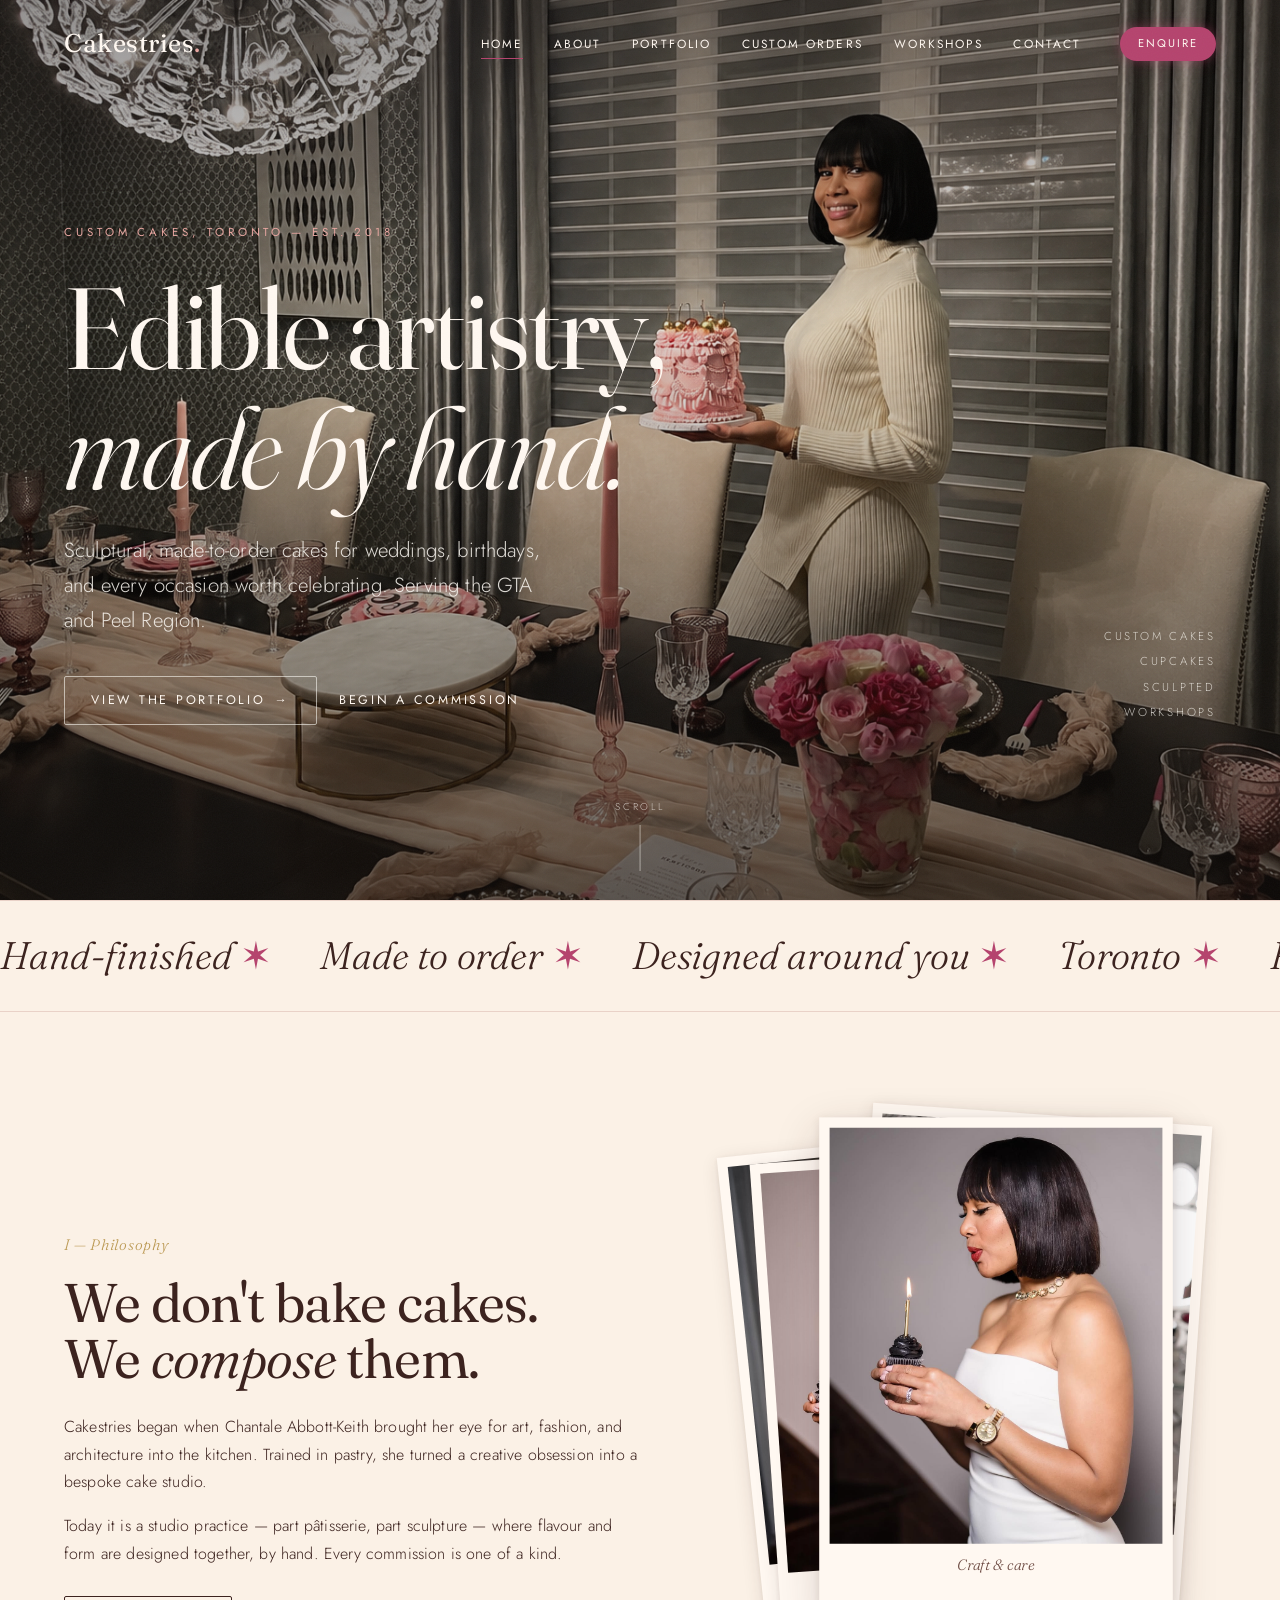
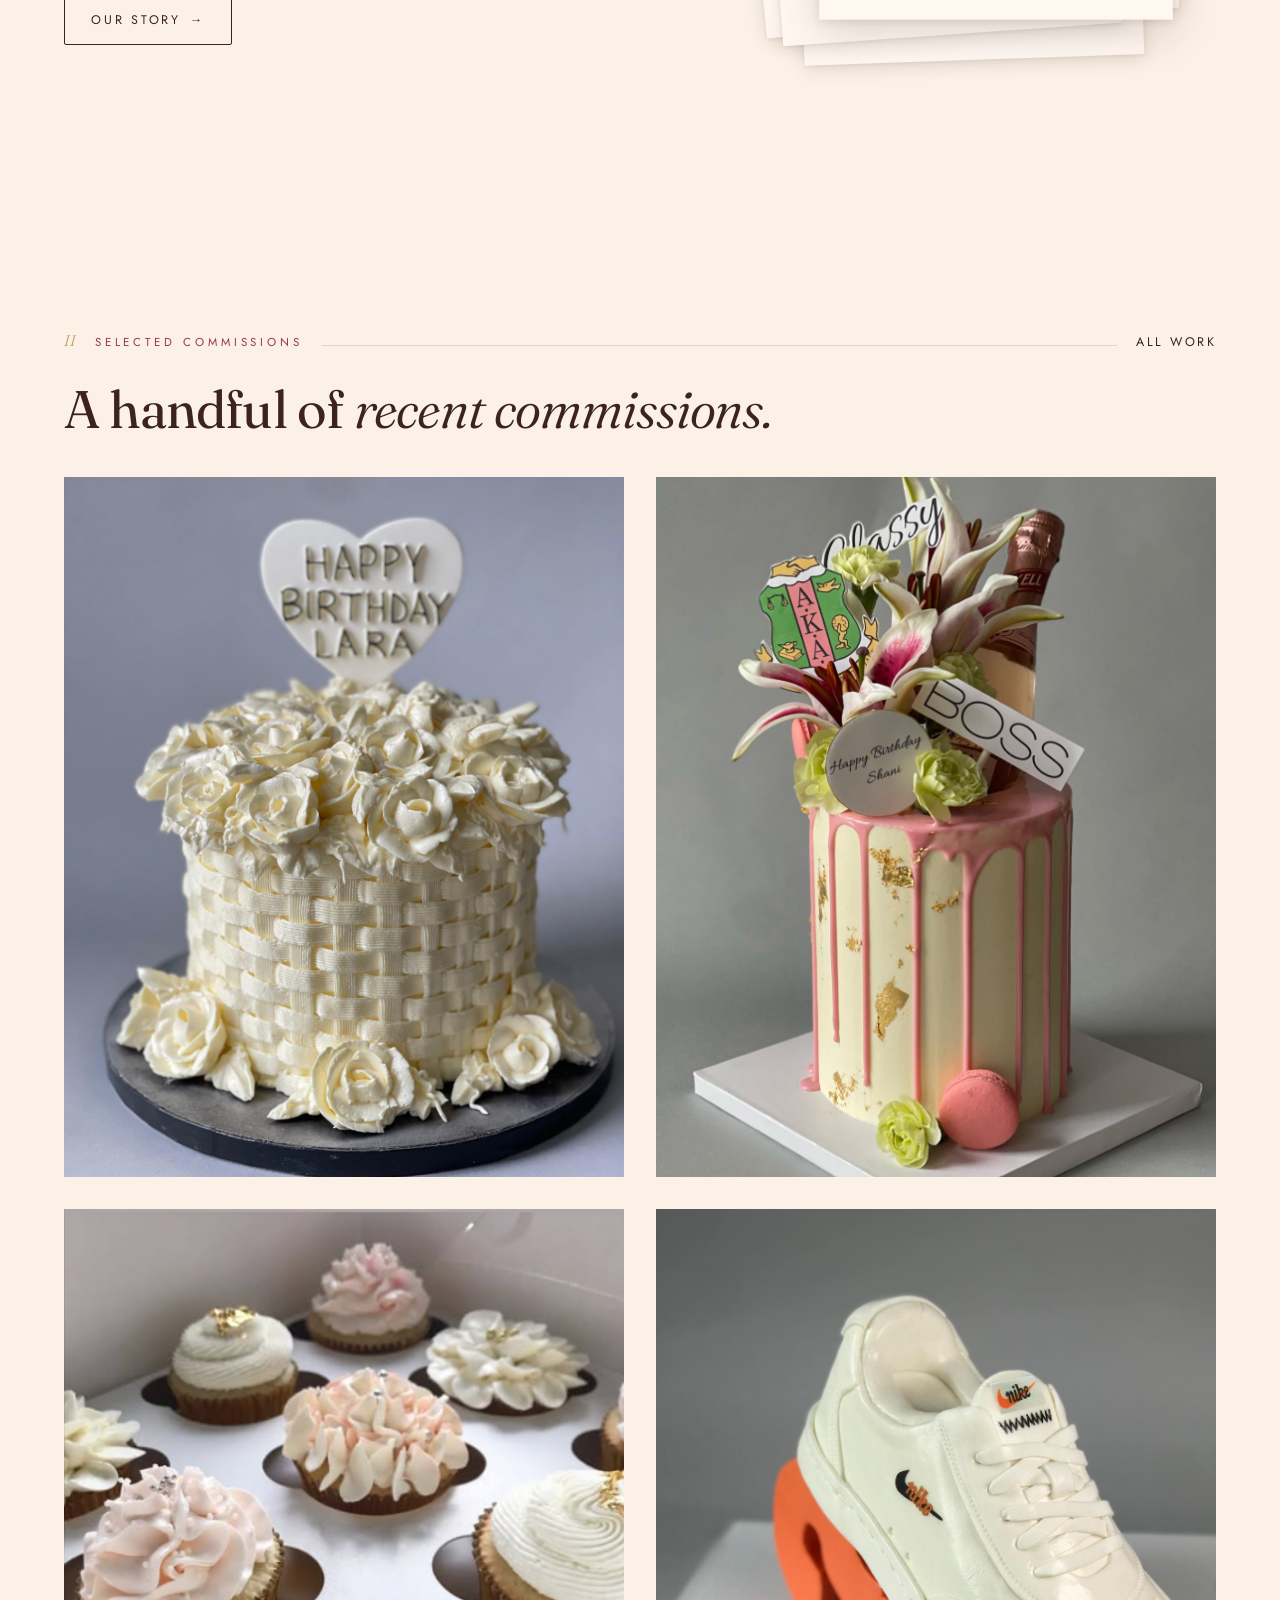
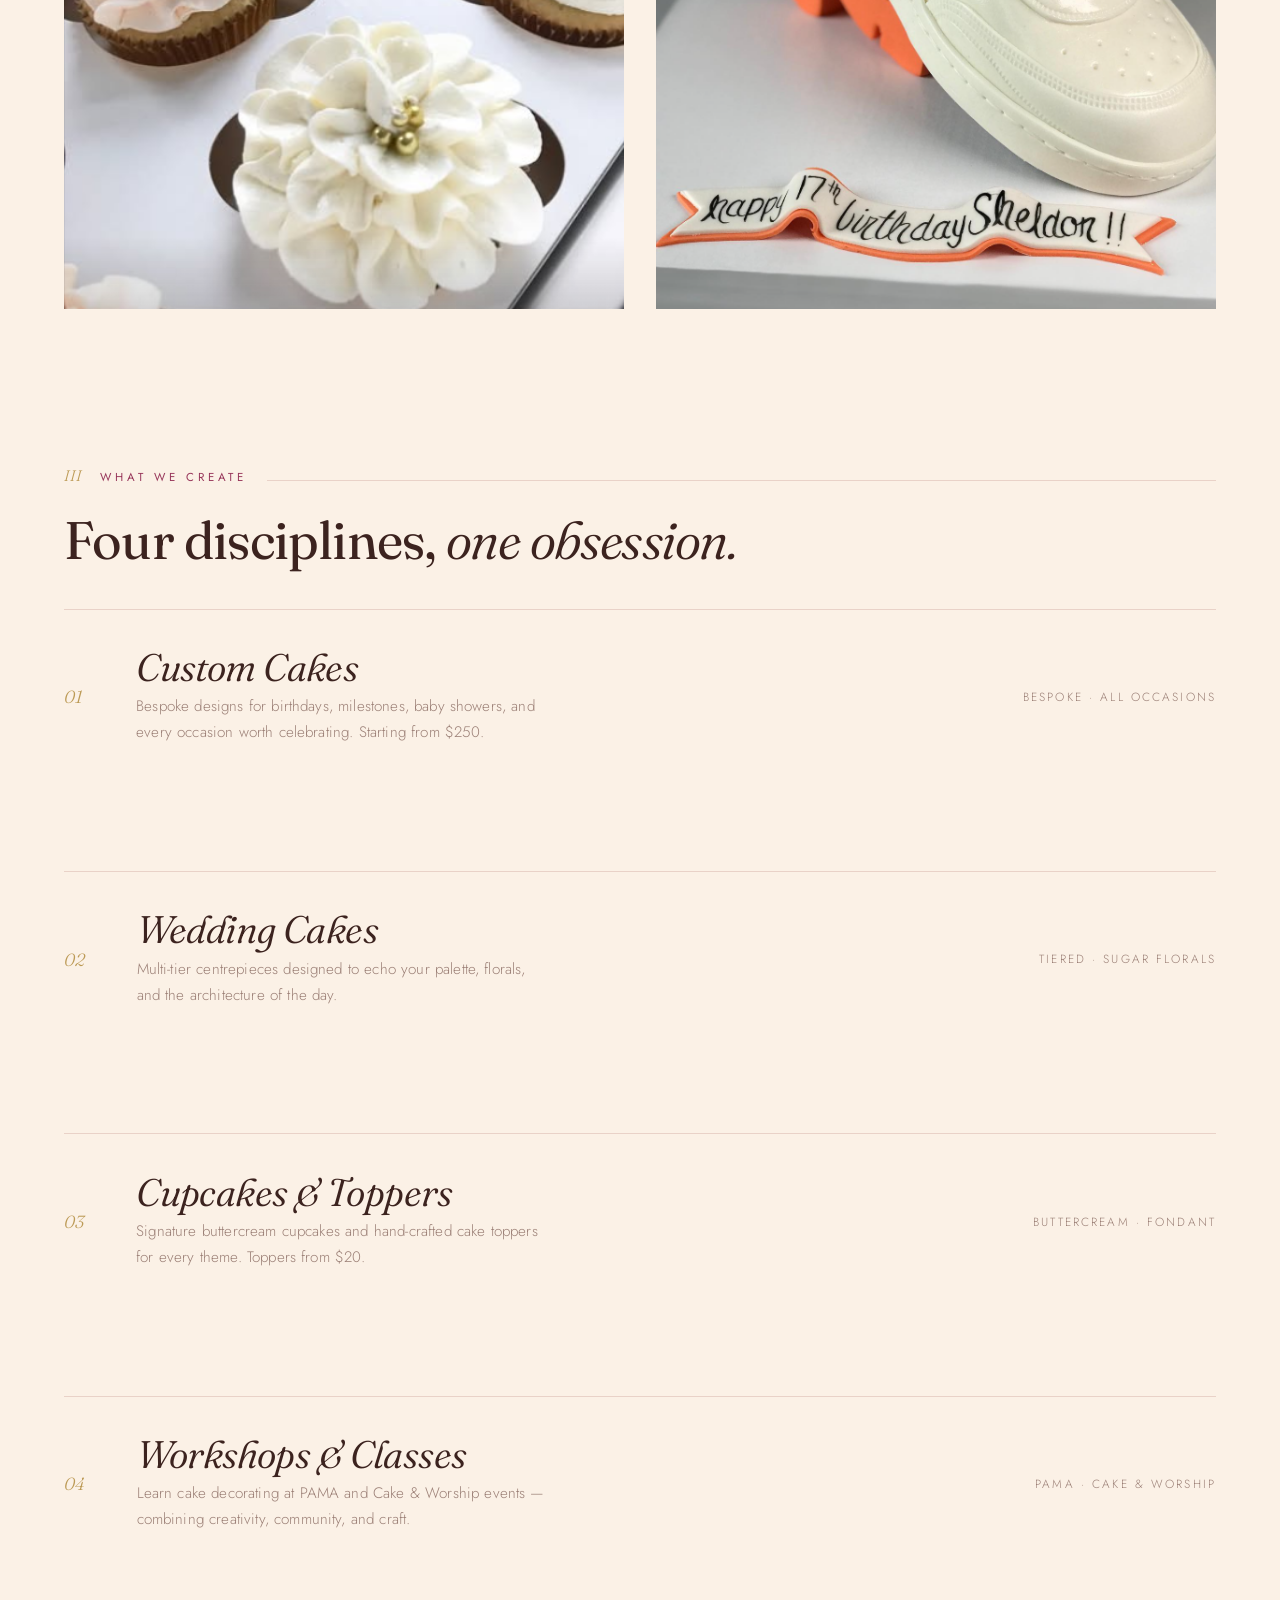
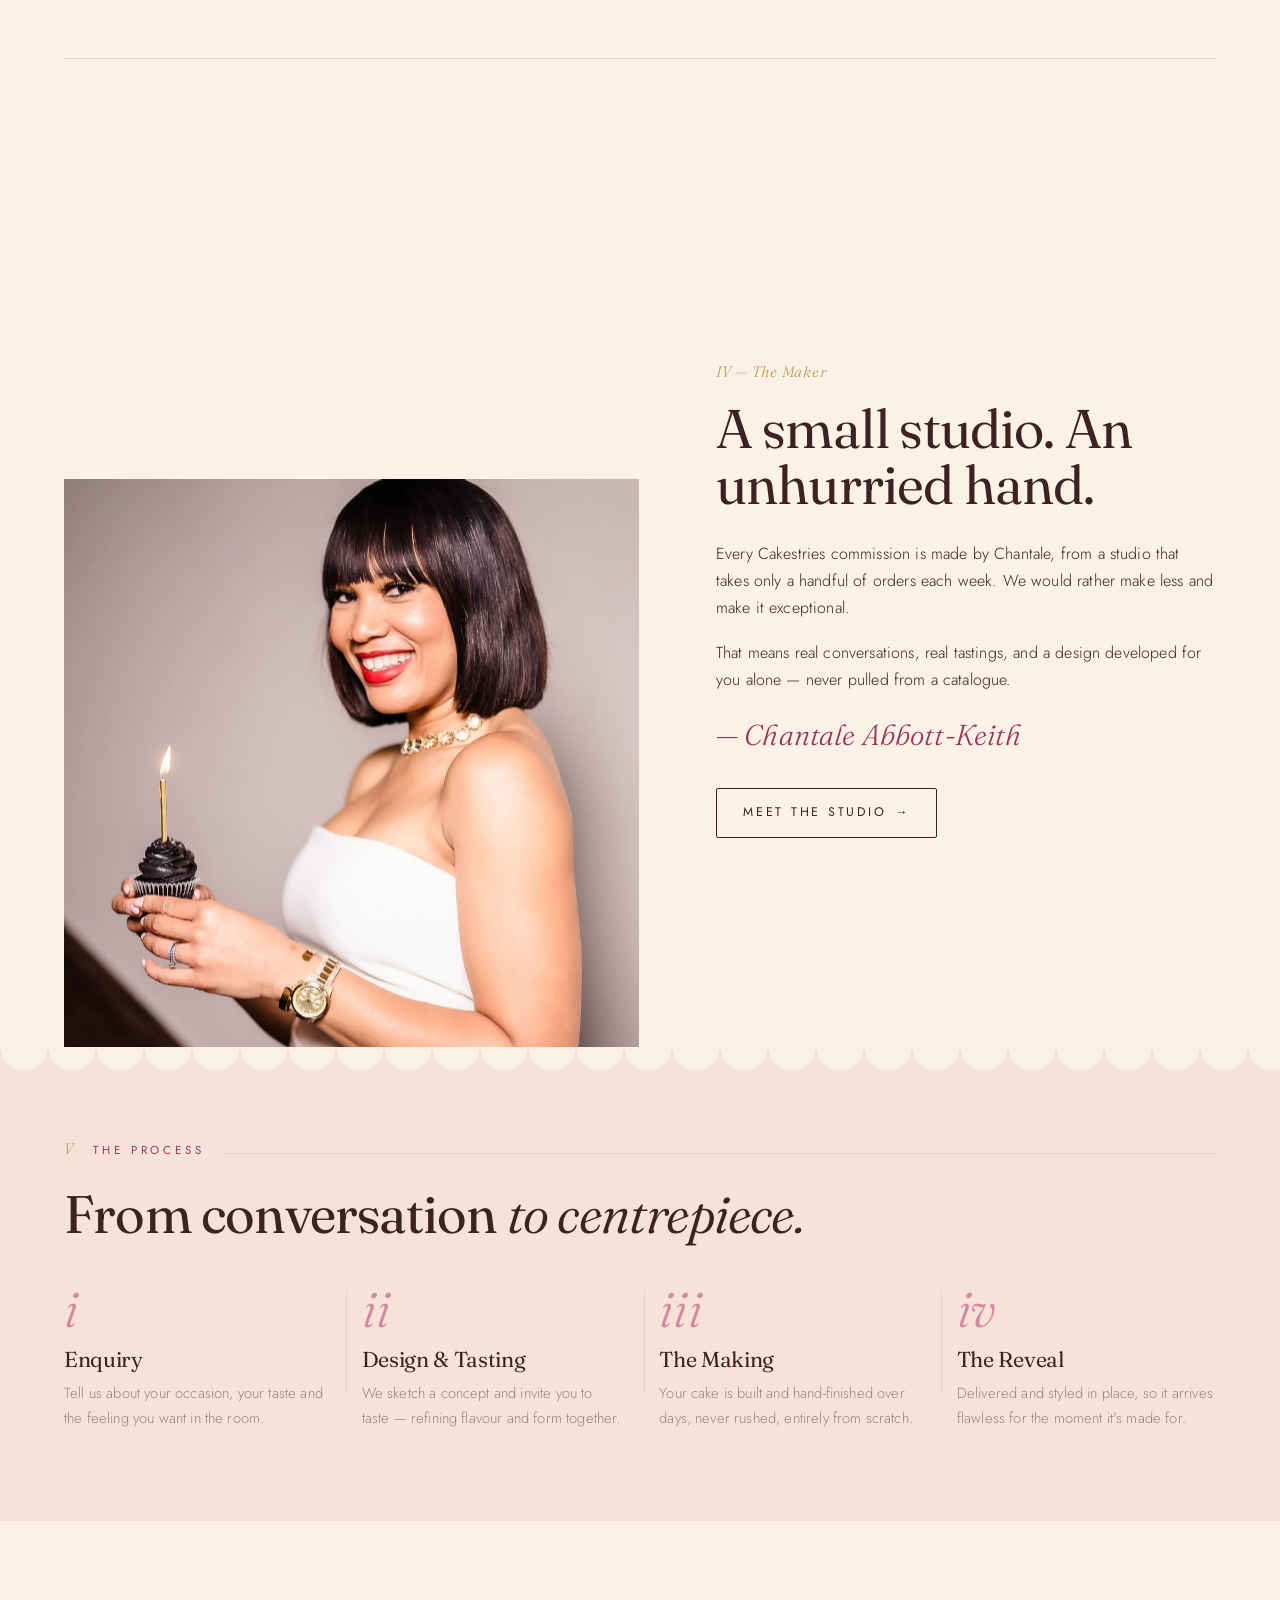
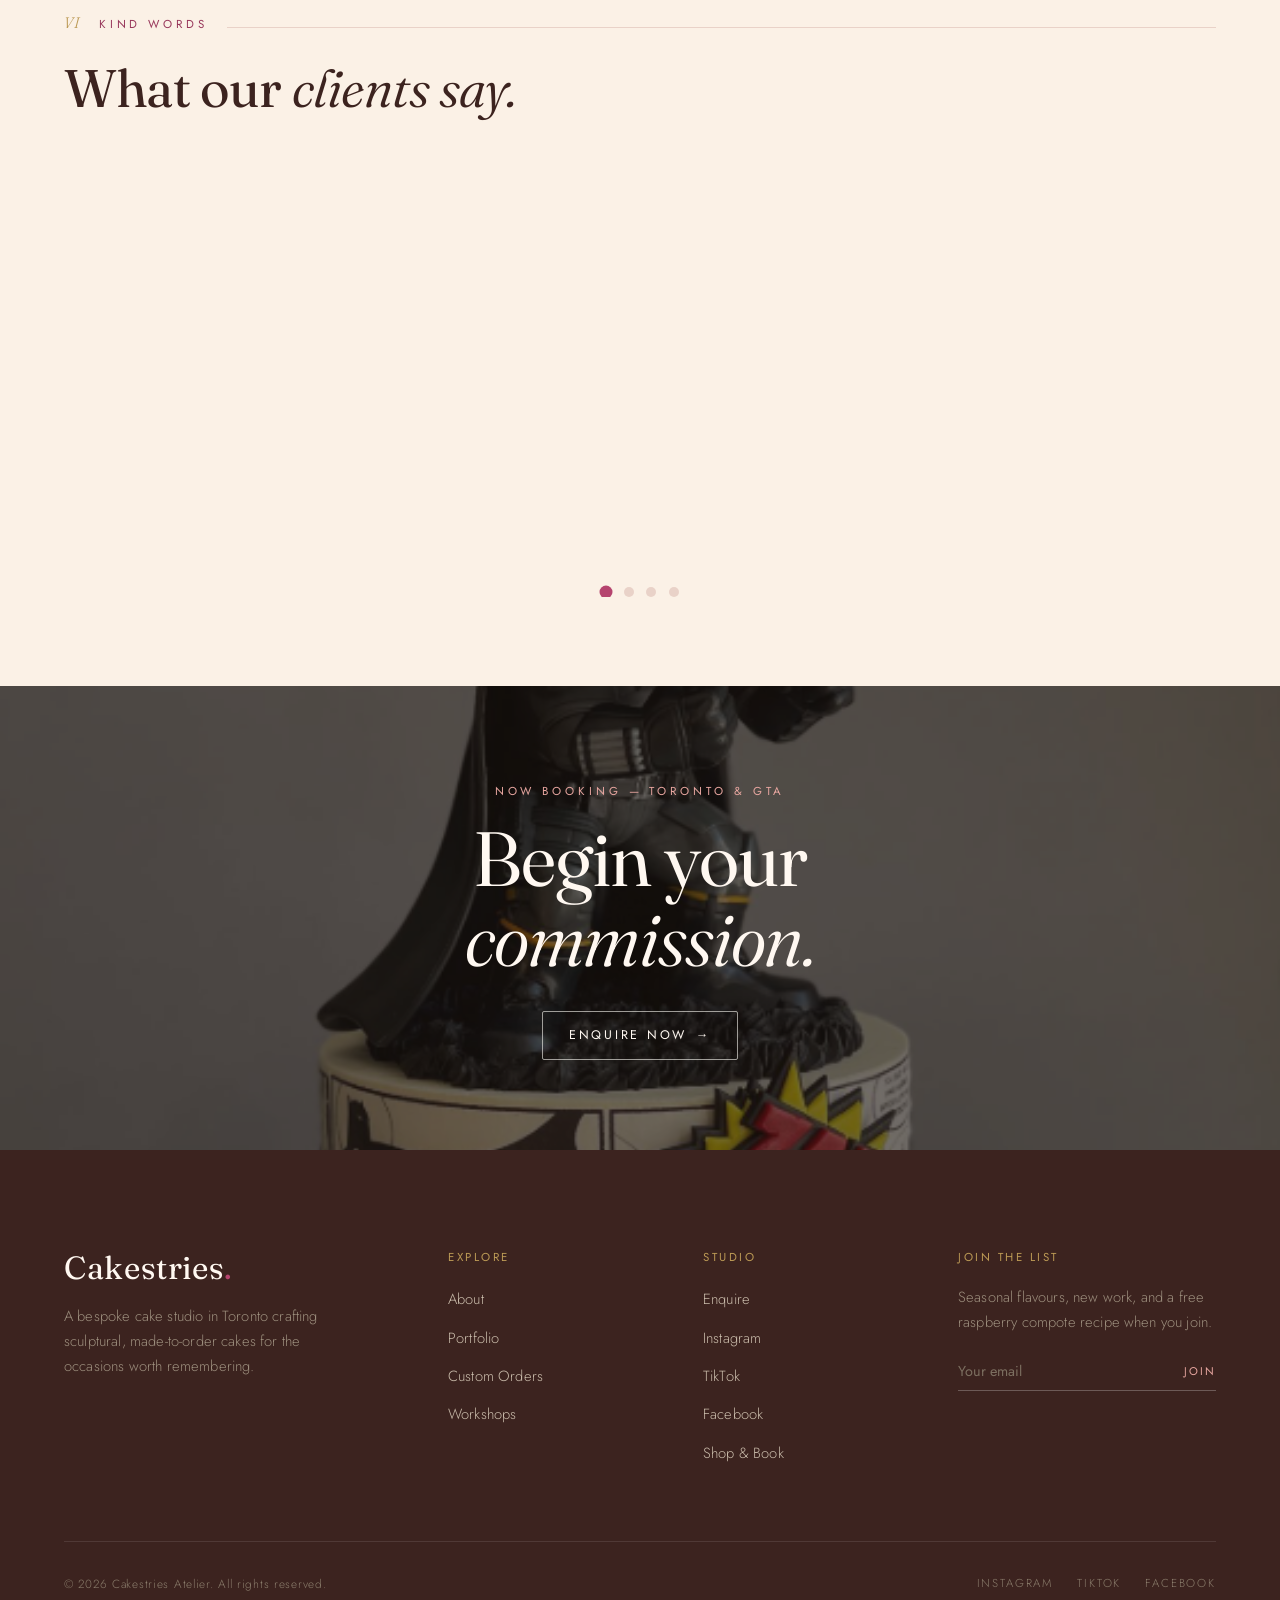
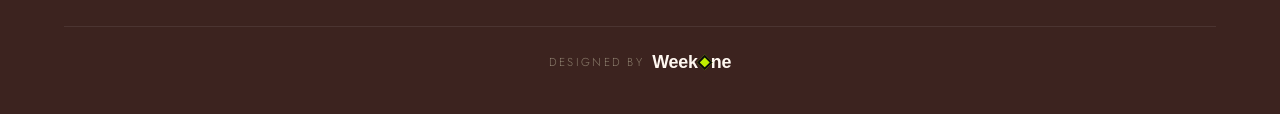
==== commit c85f6295: "Clean URLs: remove .html extensions from all internal links Added vercel.json with cleanUrls for /ab" ====
--- a/index.html
+++ b/index.html
@@ -54,16 +54,16 @@
   <!-- ============ NAV ============ -->
   <header class="nav">
     <div class="nav__inner">
-      <a href="index.html" class="brand">Cakestries<span class="dot">.</span></a>
+      <a href="/" class="brand">Cakestries<span class="dot">.</span></a>
       <button class="nav__toggle" aria-label="Toggle menu"><span></span><span></span><span></span></button>
       <nav class="nav__links">
-        <a href="index.html" class="is-active">Home</a>
-        <a href="about.html">About</a>
-        <a href="portfolio.html">Portfolio</a>
-        <a href="custom-orders.html">Custom Orders</a>
-        <a href="workshops.html">Workshops</a>
-        <a href="contact.html">Contact</a>
-        <a href="custom-orders.html#enquiry" class="btn btn--ghost nav__cta">Enquire</a>
+        <a href="/" class="is-active">Home</a>
+        <a href="/about">About</a>
+        <a href="/portfolio">Portfolio</a>
+        <a href="/custom-orders">Custom Orders</a>
+        <a href="/workshops">Workshops</a>
+        <a href="/contact">Contact</a>
+        <a href="/custom-orders#enquiry" class="btn btn--ghost nav__cta">Enquire</a>
       </nav>
     </div>
   </header>
@@ -80,8 +80,8 @@
           <h1 class="display-xl" data-load="2">Edible artistry,<br /><span class="serif-italic">made by hand.</span></h1>
           <p class="lead" data-load="3">Sculptural, made-to-order cakes for weddings, birthdays, and every occasion worth celebrating. Serving the GTA and Peel Region.</p>
           <div data-load="4" style="margin-top:2.4rem; display:flex; gap:1rem; flex-wrap:wrap;">
-            <a href="portfolio.html" class="btn btn--light">View the Portfolio <span class="arrow">&rarr;</span></a>
-            <a href="custom-orders.html" class="btn btn--light" style="border-color:transparent; padding-left:0.4em;">Begin a Commission</a>
+            <a href="/portfolio" class="btn btn--light">View the Portfolio <span class="arrow">&rarr;</span></a>
+            <a href="/custom-orders" class="btn btn--light" style="border-color:transparent; padding-left:0.4em;">Begin a Commission</a>
           </div>
         </div>
         <div class="hero__side" data-load="4">
@@ -123,7 +123,7 @@
           <h2 class="display-m" style="margin-top:1rem;">We don't bake cakes.<br />We <span class="serif-italic">compose</span> them.</h2>
           <p style="margin-top:1.4rem;">Cakestries began when Chantale Abbott-Keith brought her eye for art, fashion, and architecture into the kitchen. Trained in pastry, she turned a creative obsession into a bespoke cake studio.</p>
           <p>Today it is a studio practice &mdash; part p&acirc;tisserie, part sculpture &mdash; where flavour and form are designed together, by hand. Every commission is one of a kind.</p>
-          <a href="about.html" class="btn btn--ghost" style="margin-top:1.8rem;">Our story <span class="arrow">&rarr;</span></a>
+          <a href="/about" class="btn btn--ghost" style="margin-top:1.8rem;">Our story <span class="arrow">&rarr;</span></a>
         </div>
         <div data-reveal data-reveal-delay="1">
           <div class="polaroid-stack polaroid-stack--split">
@@ -146,24 +146,24 @@
           <span class="index-num">II</span>
           <span class="eyebrow">Selected Commissions</span>
           <span class="rule"></span>
-          <a href="portfolio.html" class="txt-link">All work</a>
+          <a href="/portfolio" class="txt-link">All work</a>
         </div>
         <h2 class="section-head__title">A handful of <span class="serif-italic">recent commissions.</span></h2>
       </div>
       <div class="feature-grid">
-        <a href="portfolio.html" class="fig f1 wide" data-reveal>
+        <a href="/portfolio" class="fig f1 wide" data-reveal>
           <img src="assets/cakes/cake-06-white-roses-basket.png" alt="White roses basket weave celebration cake by Cakestries" loading="lazy" decoding="async" />
           <div class="fig__cap"><span class="k">Celebrations</span><div class="t">White Roses Basket</div></div>
         </a>
-        <a href="portfolio.html" class="fig f2 tall" data-reveal data-reveal-delay="1">
+        <a href="/portfolio" class="fig f2 tall" data-reveal data-reveal-delay="1">
           <img src="assets/cakes/cake-11-drip-floral-pink.png" alt="Pink drip cake with floral details and macarons" loading="lazy" decoding="async" />
           <div class="fig__cap"><span class="k">Celebrations</span><div class="t">Pink Drip Floral</div></div>
         </a>
-        <a href="portfolio.html" class="fig f3 box" data-reveal data-reveal-delay="1">
+        <a href="/portfolio" class="fig f3 box" data-reveal data-reveal-delay="1">
           <img src="assets/cakes/cake-01-floral-cupcakes.png" alt="Signature buttercream floral cupcakes by Cakestries" loading="lazy" decoding="async" />
           <div class="fig__cap"><span class="k">Cupcakes</span><div class="t">Floral Buttercream</div></div>
         </a>
-        <a href="portfolio.html" class="fig f4 wide" data-reveal data-reveal-delay="2">
+        <a href="/portfolio" class="fig f4 wide" data-reveal data-reveal-delay="2">
           <img src="assets/cakes/cake-13-nike-shoe-sculpt.png" alt="Hyper-realistic Nike shoe sculpted cake by Cakestries" loading="lazy" decoding="async" />
           <div class="fig__cap"><span class="k">Sculptural</span><div class="t">Nike Shoe Sculpt</div></div>
         </a>
@@ -183,7 +183,7 @@
         <h2 class="section-head__title">Four disciplines, <span class="serif-italic">one obsession.</span></h2>
       </div>
       <div class="disciplines">
-        <a href="custom-orders.html" class="discipline" data-reveal>
+        <a href="/custom-orders" class="discipline" data-reveal>
           <span class="num">01</span>
           <div class="discipline__main">
             <h3 class="serif-italic">Custom Cakes</h3>
@@ -191,7 +191,7 @@
           </div>
           <span class="meta">Bespoke &middot; All Occasions</span>
         </a>
-        <a href="custom-orders.html" class="discipline" data-reveal>
+        <a href="/custom-orders" class="discipline" data-reveal>
           <span class="num">02</span>
           <div class="discipline__main">
             <h3 class="serif-italic">Wedding Cakes</h3>
@@ -199,7 +199,7 @@
           </div>
           <span class="meta">Tiered &middot; Sugar Florals</span>
         </a>
-        <a href="custom-orders.html" class="discipline" data-reveal>
+        <a href="/custom-orders" class="discipline" data-reveal>
           <span class="num">03</span>
           <div class="discipline__main">
             <h3 class="serif-italic">Cupcakes &amp; Toppers</h3>
@@ -207,7 +207,7 @@
           </div>
           <span class="meta">Buttercream &middot; Fondant</span>
         </a>
-        <a href="custom-orders.html" class="discipline" data-reveal>
+        <a href="/custom-orders" class="discipline" data-reveal>
           <span class="num">04</span>
           <div class="discipline__main">
             <h3 class="serif-italic">Workshops &amp; Classes</h3>
@@ -233,7 +233,7 @@
           <p>Every Cakestries commission is made by Chantale, from a studio that takes only a handful of orders each week. We would rather make less and make it exceptional.</p>
           <p>That means real conversations, real tastings, and a design developed for you alone &mdash; never pulled from a catalogue.</p>
           <p class="signature">&mdash; Chantale Abbott-Keith</p>
-          <a href="about.html" class="btn btn--ghost" style="margin-top:1.8rem;">Meet the studio <span class="arrow">&rarr;</span></a>
+          <a href="/about" class="btn btn--ghost" style="margin-top:1.8rem;">Meet the studio <span class="arrow">&rarr;</span></a>
         </div>
       </div>
     </div>
@@ -332,7 +332,7 @@
       <div data-reveal>
         <span class="eyebrow">Now booking &mdash; Toronto &amp; GTA</span>
         <h2 class="display-l">Begin your<br /><span class="serif-italic">commission.</span></h2>
-        <a href="custom-orders.html#enquiry" class="btn btn--light">Enquire Now <span class="arrow">&rarr;</span></a>
+        <a href="/custom-orders#enquiry" class="btn btn--light">Enquire Now <span class="arrow">&rarr;</span></a>
       </div>
     </div>
   </section>
@@ -342,22 +342,22 @@
     <div class="wrap">
       <div class="footer__top">
         <div class="footer__brand">
-          <a href="index.html" class="brand">Cakestries<span class="dot" style="color:var(--clay)">.</span></a>
+          <a href="/" class="brand">Cakestries<span class="dot" style="color:var(--clay)">.</span></a>
           <p>A bespoke cake studio in Toronto crafting sculptural, made-to-order cakes for the occasions worth remembering.</p>
         </div>
         <div>
           <h4>Explore</h4>
           <ul>
-            <li><a href="about.html">About</a></li>
-            <li><a href="portfolio.html">Portfolio</a></li>
-            <li><a href="custom-orders.html">Custom Orders</a></li>
-            <li><a href="workshops.html">Workshops</a></li>
+            <li><a href="/about">About</a></li>
+            <li><a href="/portfolio">Portfolio</a></li>
+            <li><a href="/custom-orders">Custom Orders</a></li>
+            <li><a href="/workshops">Workshops</a></li>
           </ul>
         </div>
         <div>
           <h4>Studio</h4>
           <ul>
-            <li><a href="custom-orders.html#enquiry">Enquire</a></li>
+            <li><a href="/custom-orders#enquiry">Enquire</a></li>
             <li><a href="https://www.instagram.com/cakestries" target="_blank" rel="noopener">Instagram</a></li>
             <li><a href="https://www.tiktok.com/@cakestries" target="_blank" rel="noopener">TikTok</a></li>
             <li><a href="https://www.facebook.com/Cakestriess" target="_blank" rel="noopener">Facebook</a></li>
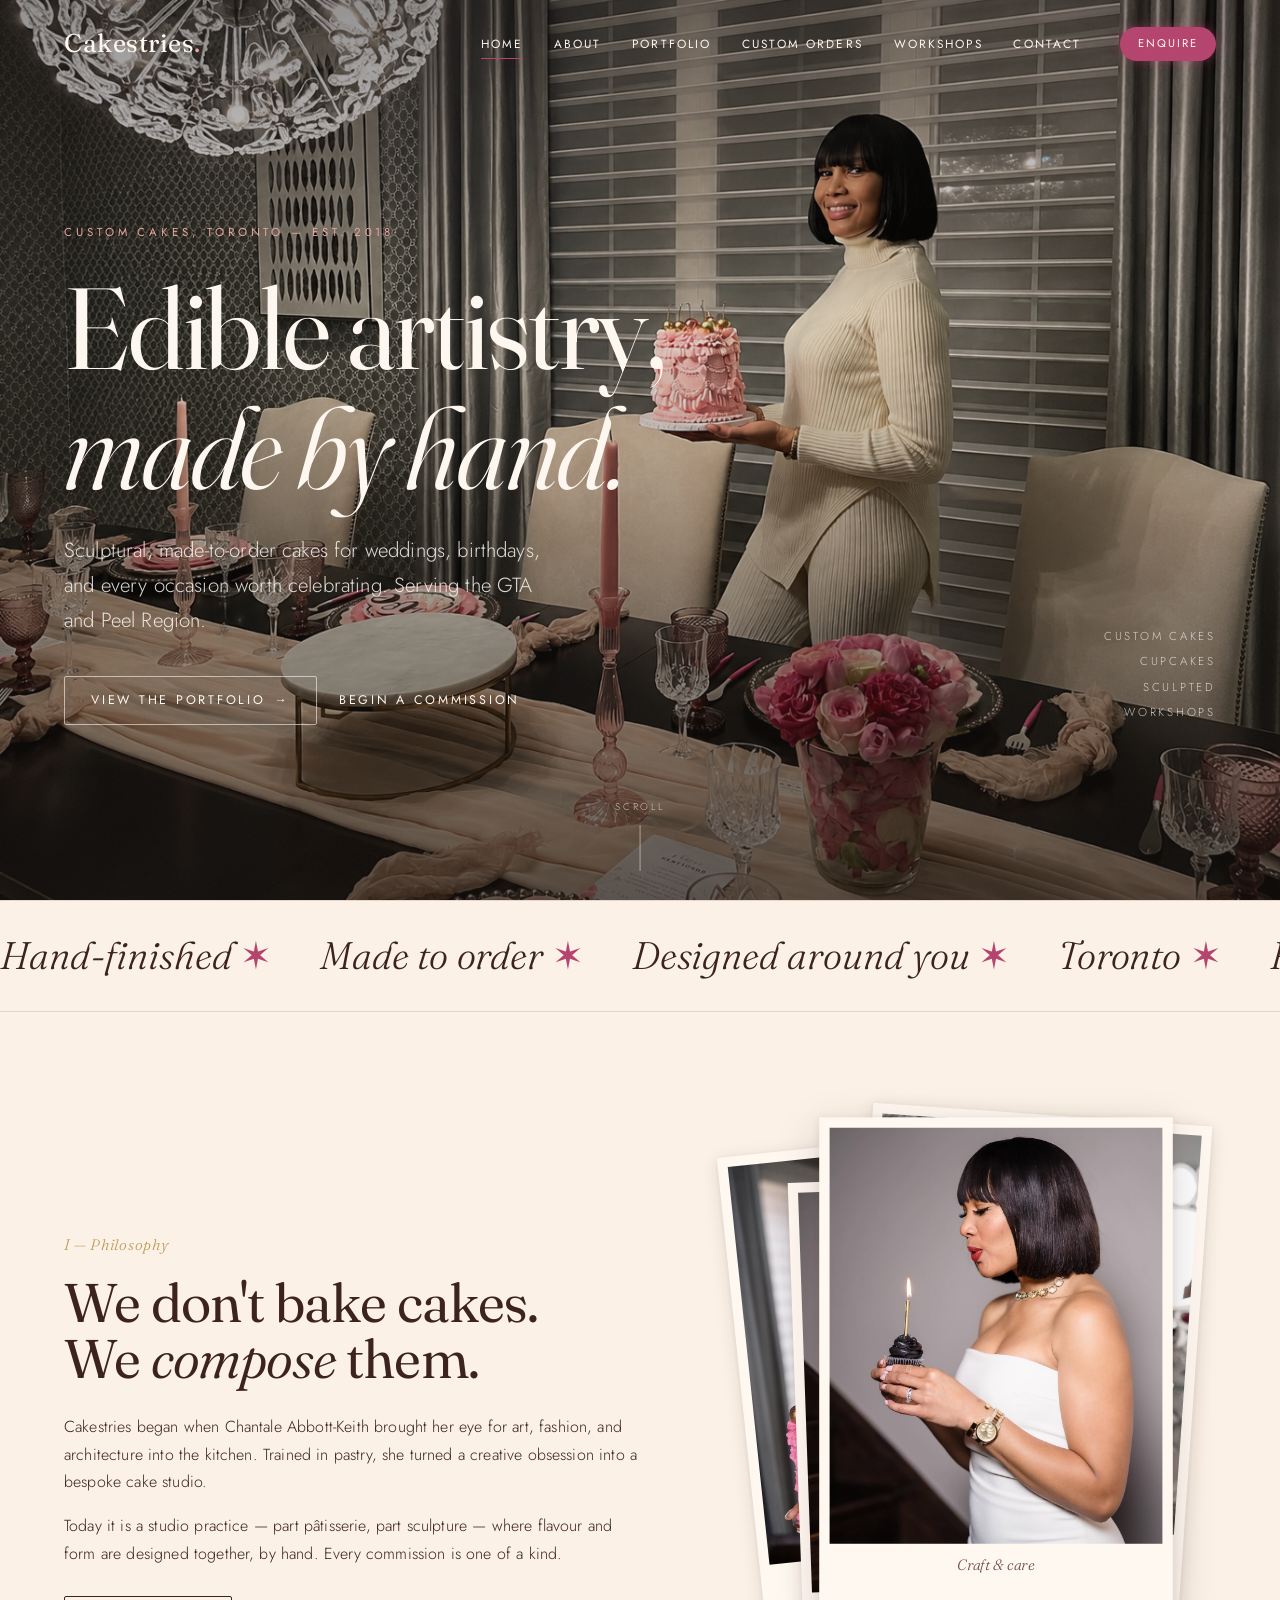
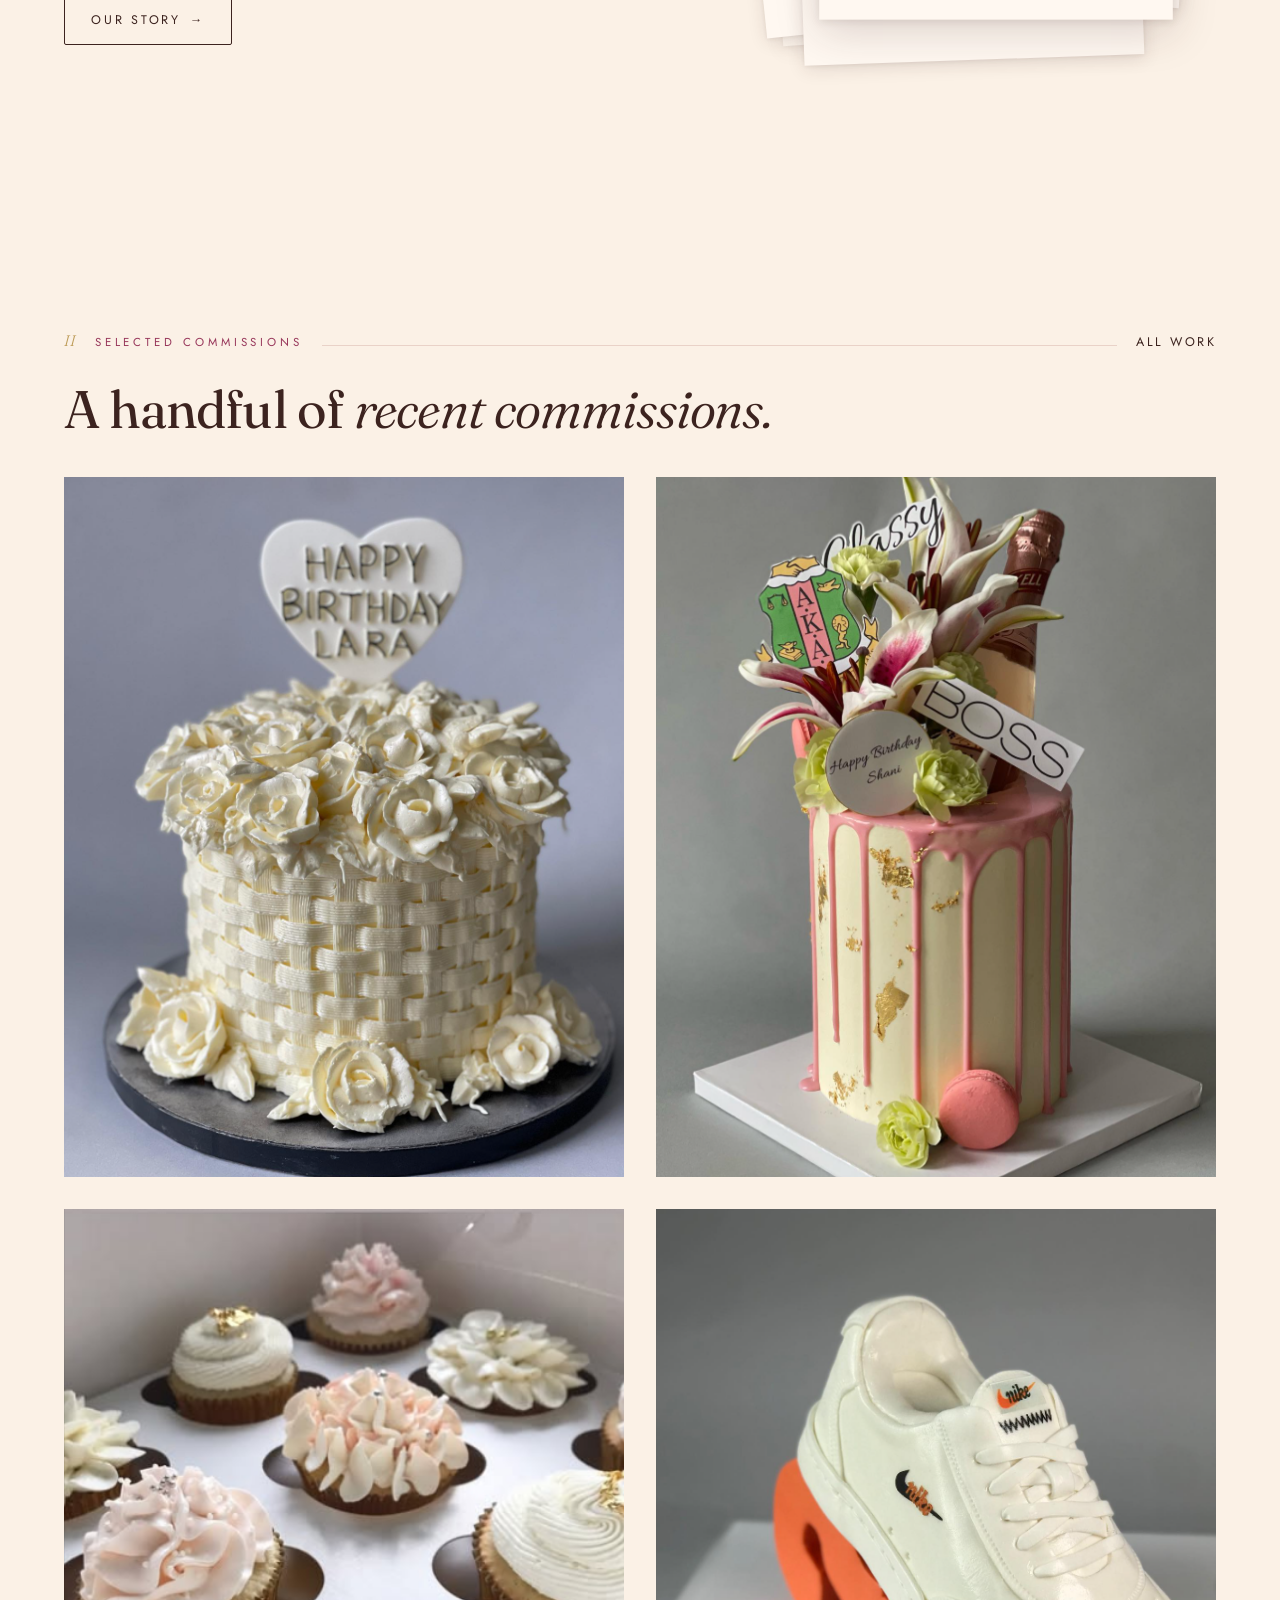
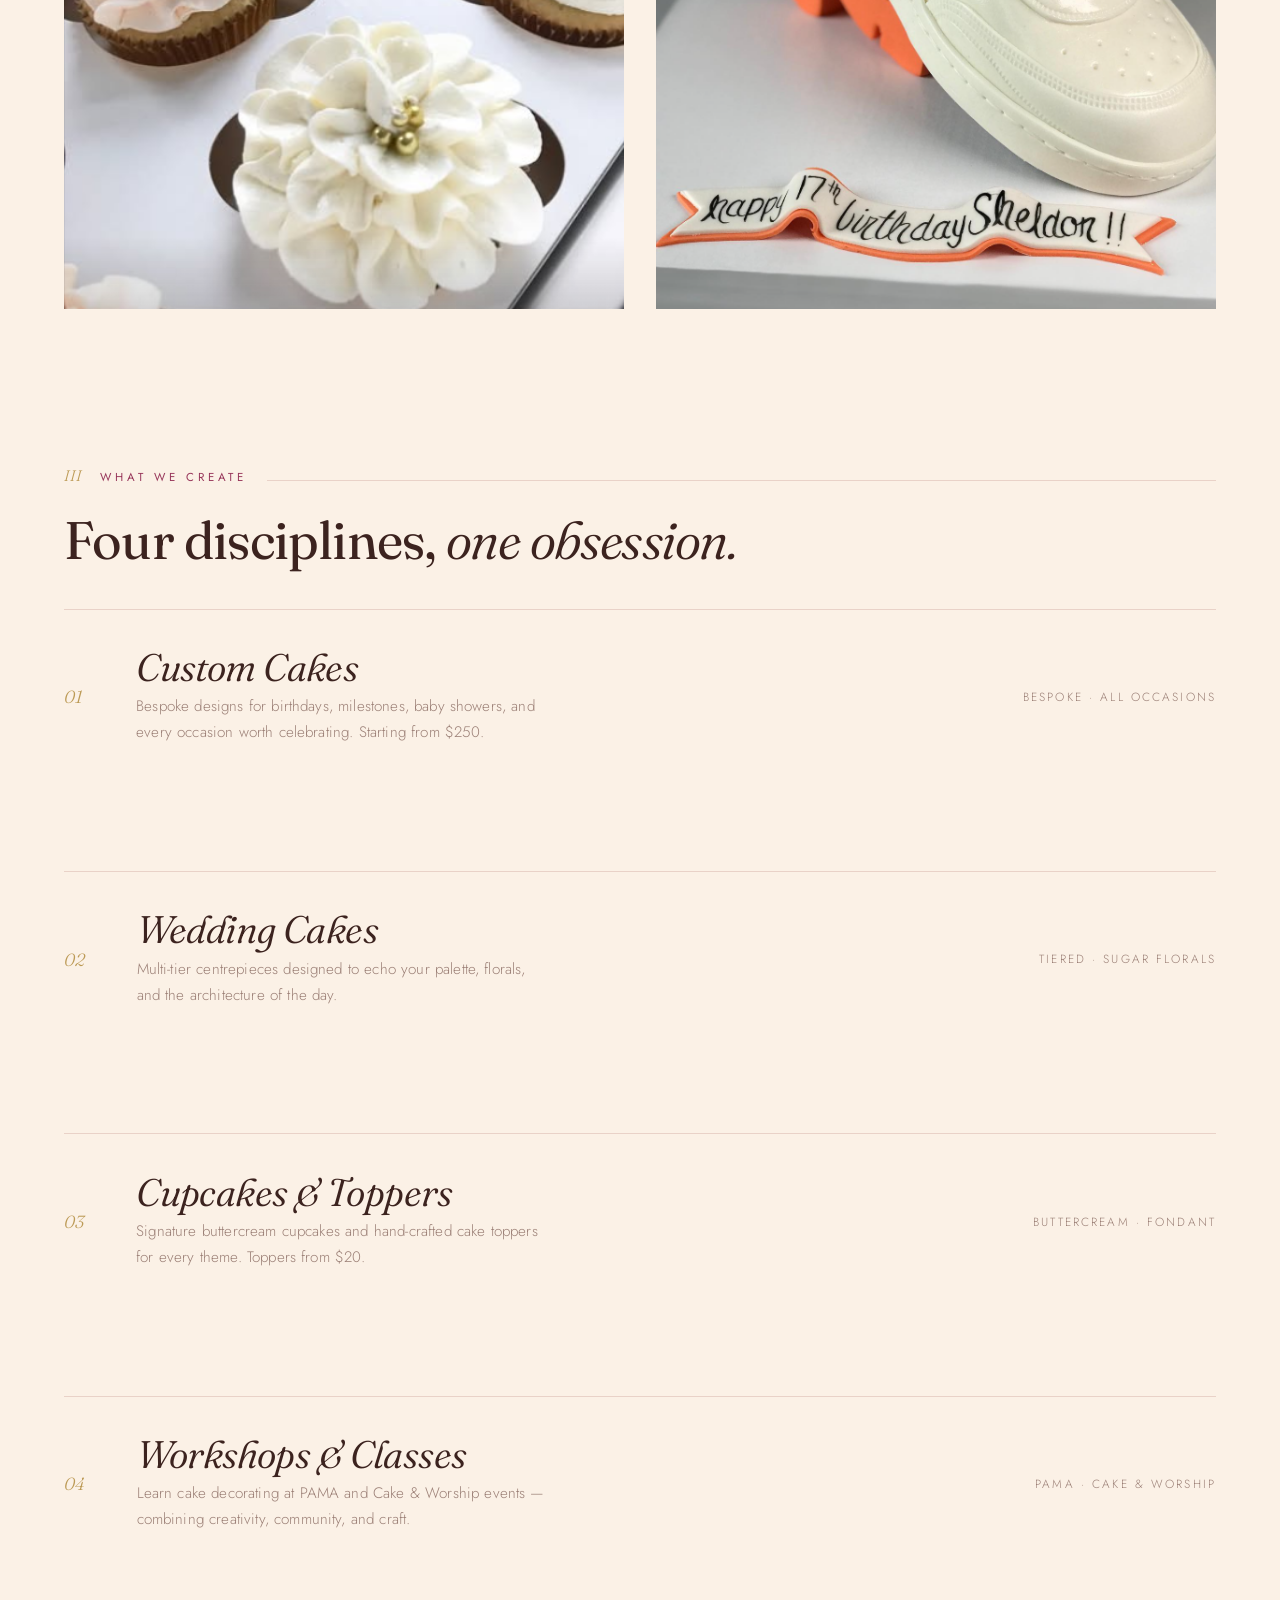
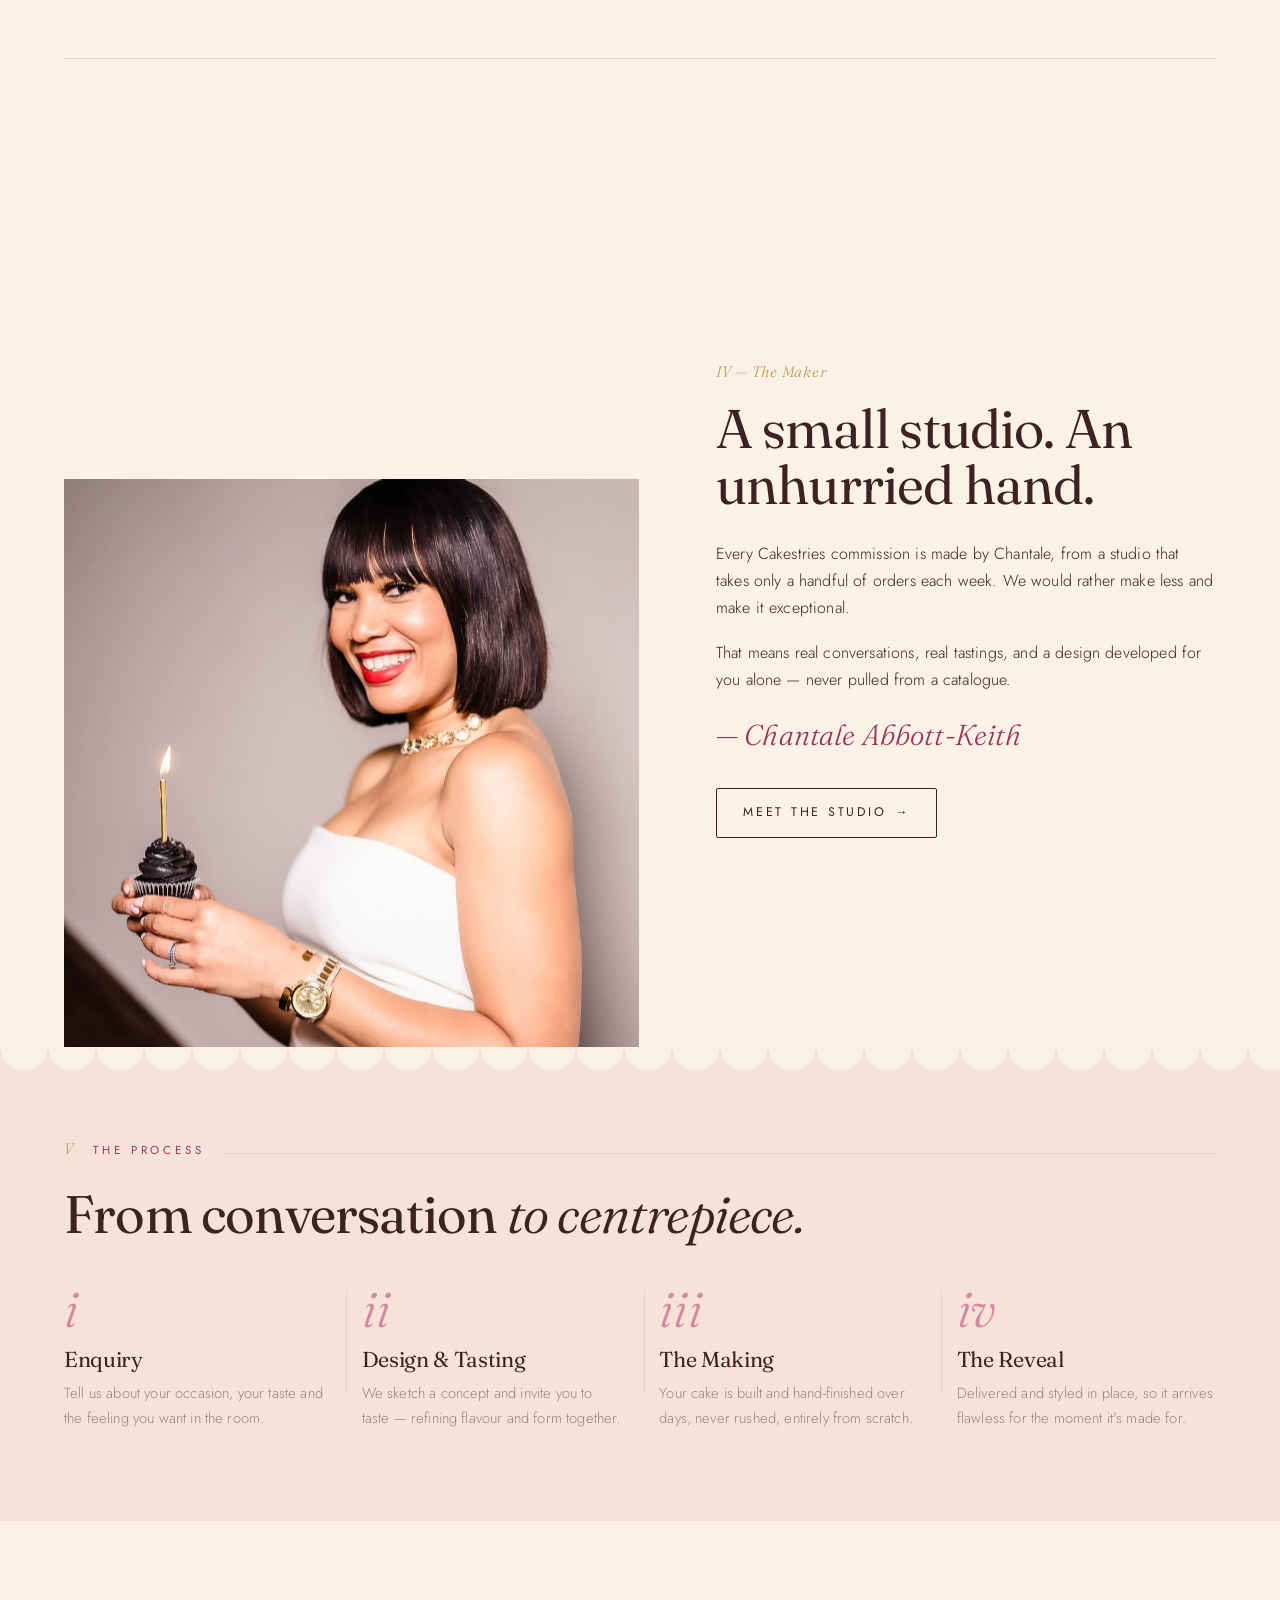
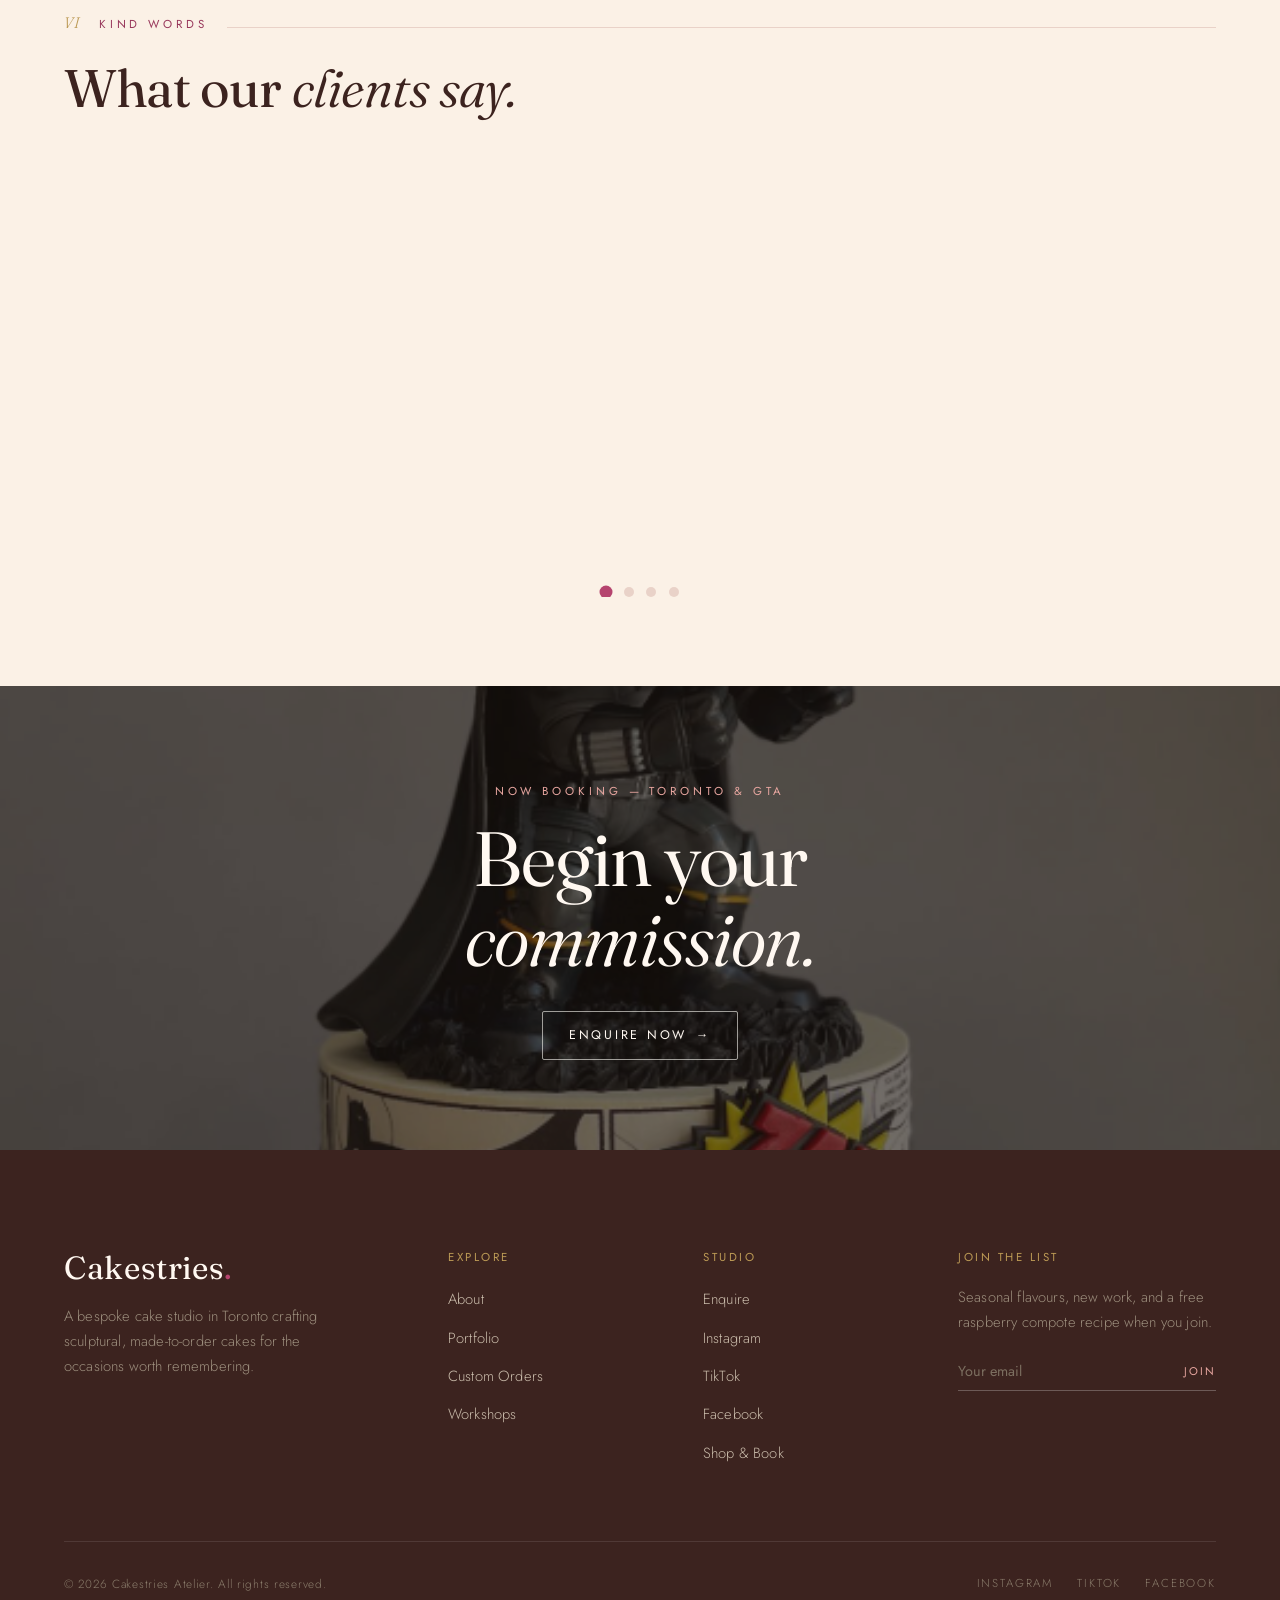
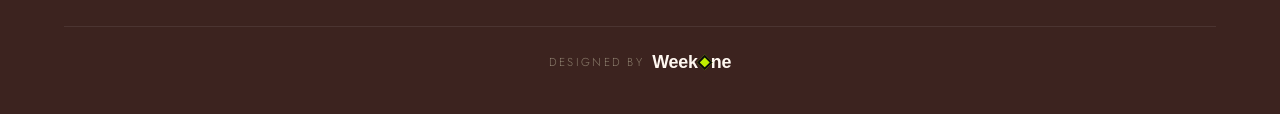
==== commit b7e3327e: "OG preview: feature Chantale as the face of the brand Co-Authored-By: Claude Opus 4.6 <noreply@anthr" ====
--- a/index.html
+++ b/index.html
@@ -7,15 +7,15 @@
   <meta name="description" content="Cakestries is a bespoke cake studio in Toronto crafting sculptural, made-to-order cakes for weddings, celebrations and the occasions worth remembering." />
   <meta name="keywords" content="custom cakes Toronto, bespoke cakes GTA, wedding cakes Toronto, cake artist Peel Region, sculptural cakes, Cakestries, Chantale Abbott-Keith" />
   <link rel="canonical" href="https://cakestries-website.vercel.app/" />
-  <meta property="og:title" content="Cakestries — Custom Cakes, Toronto" />
-  <meta property="og:description" content="Bespoke, made-to-order cakes for weddings, celebrations and every occasion worth remembering. Serving Toronto &amp; GTA." />
-  <meta property="og:image" content="https://cakestries-website.vercel.app/assets/cakes/cake-12-white-drip-green-floral.png" />
+  <meta property="og:title" content="Cakestries — By Chantale Abbott-Keith" />
+  <meta property="og:description" content="The art of Chantale Abbott-Keith — bespoke, sculptural cakes handcrafted in Toronto for the occasions worth remembering." />
+  <meta property="og:image" content="https://cakestries-website.vercel.app/assets/owner/owner-hero.png" />
   <meta property="og:url" content="https://cakestries-website.vercel.app/" />
   <meta property="og:type" content="website" />
   <meta name="twitter:card" content="summary_large_image" />
-  <meta name="twitter:title" content="Cakestries — Custom Cakes, Toronto" />
-  <meta name="twitter:description" content="Bespoke, made-to-order cakes for weddings, celebrations and every occasion worth remembering." />
-  <meta name="twitter:image" content="https://cakestries-website.vercel.app/assets/cakes/cake-12-white-drip-green-floral.png" />
+  <meta name="twitter:title" content="Cakestries — By Chantale Abbott-Keith" />
+  <meta name="twitter:description" content="The art of Chantale Abbott-Keith — bespoke, sculptural cakes handcrafted in Toronto for the occasions worth remembering." />
+  <meta name="twitter:image" content="https://cakestries-website.vercel.app/assets/owner/owner-hero.png" />
   <link rel="preconnect" href="https://fonts.googleapis.com" />
   <link rel="preconnect" href="https://fonts.gstatic.com" crossorigin />
   <link href="https://fonts.googleapis.com/css2?family=Fraunces:ital,opsz,wght@0,9..144,300..600;1,9..144,300..600&family=Jost:wght@300;400;500&display=swap" rel="stylesheet" />
